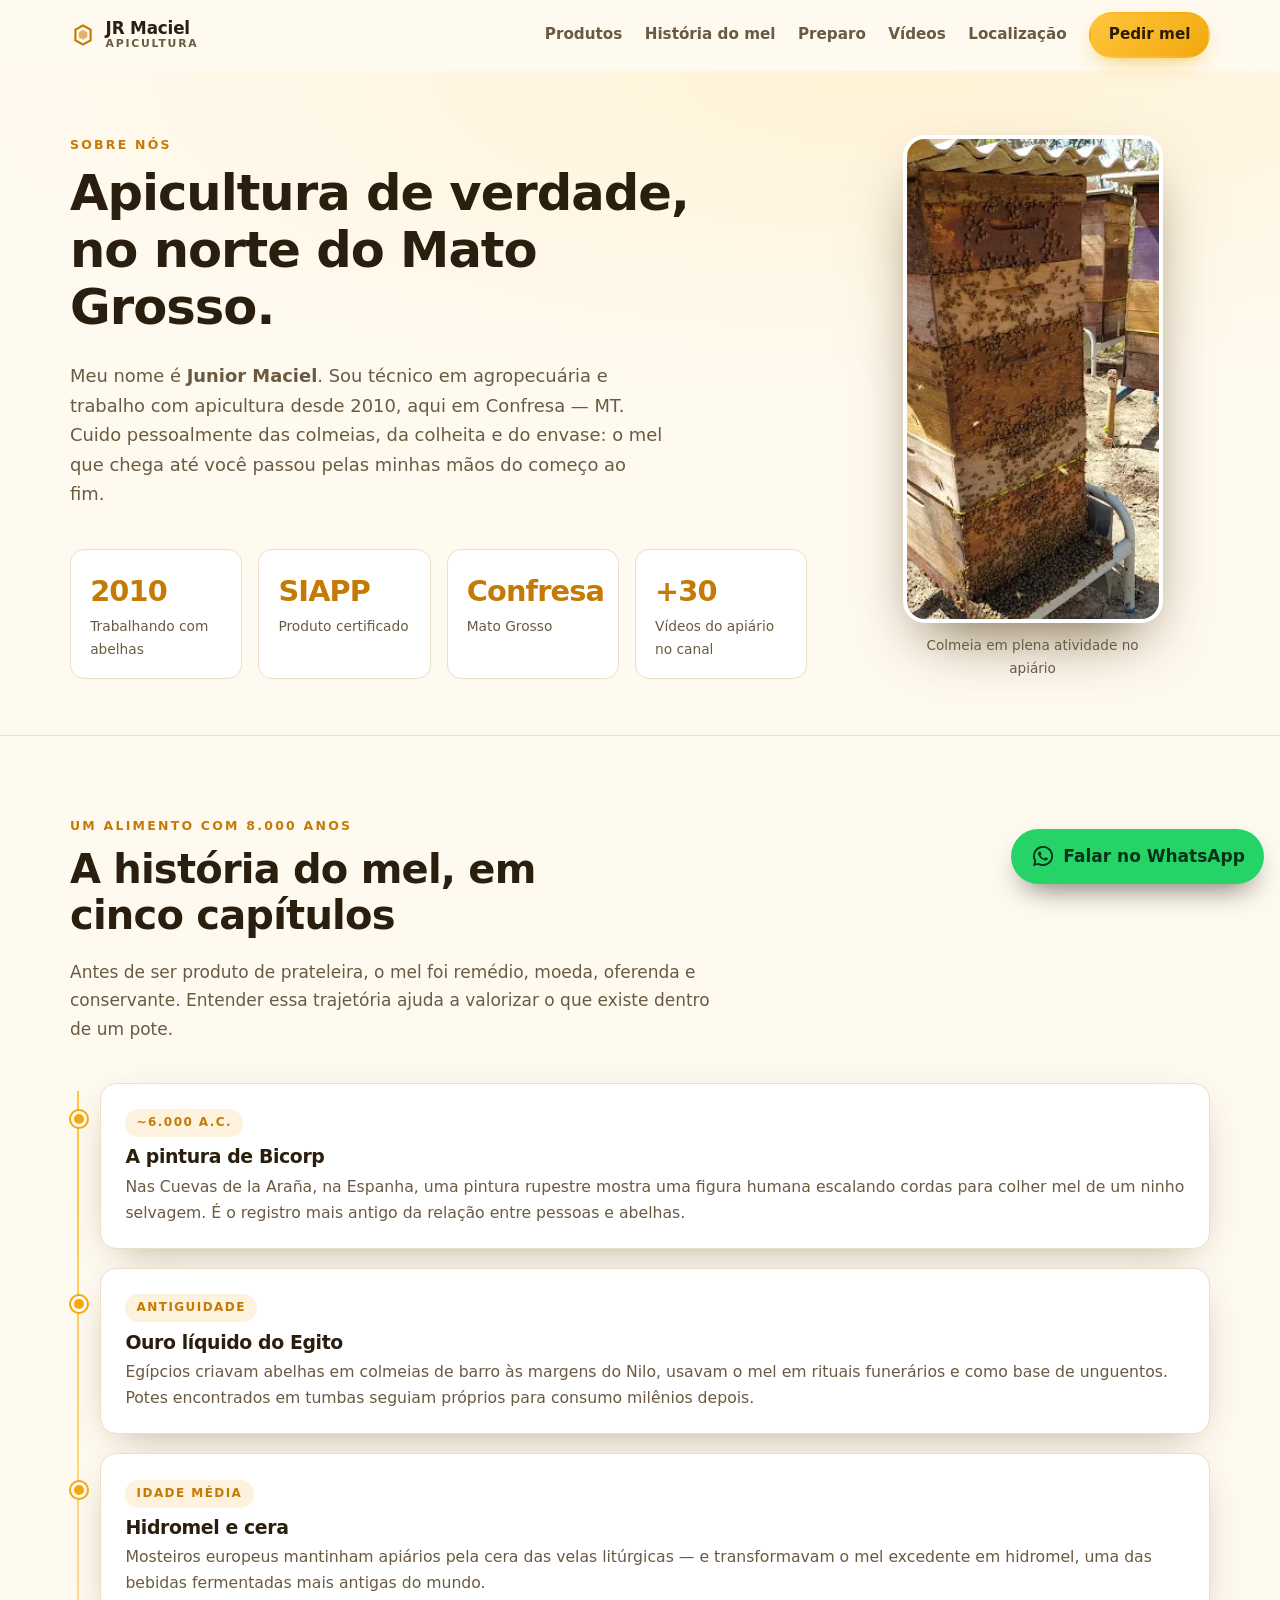
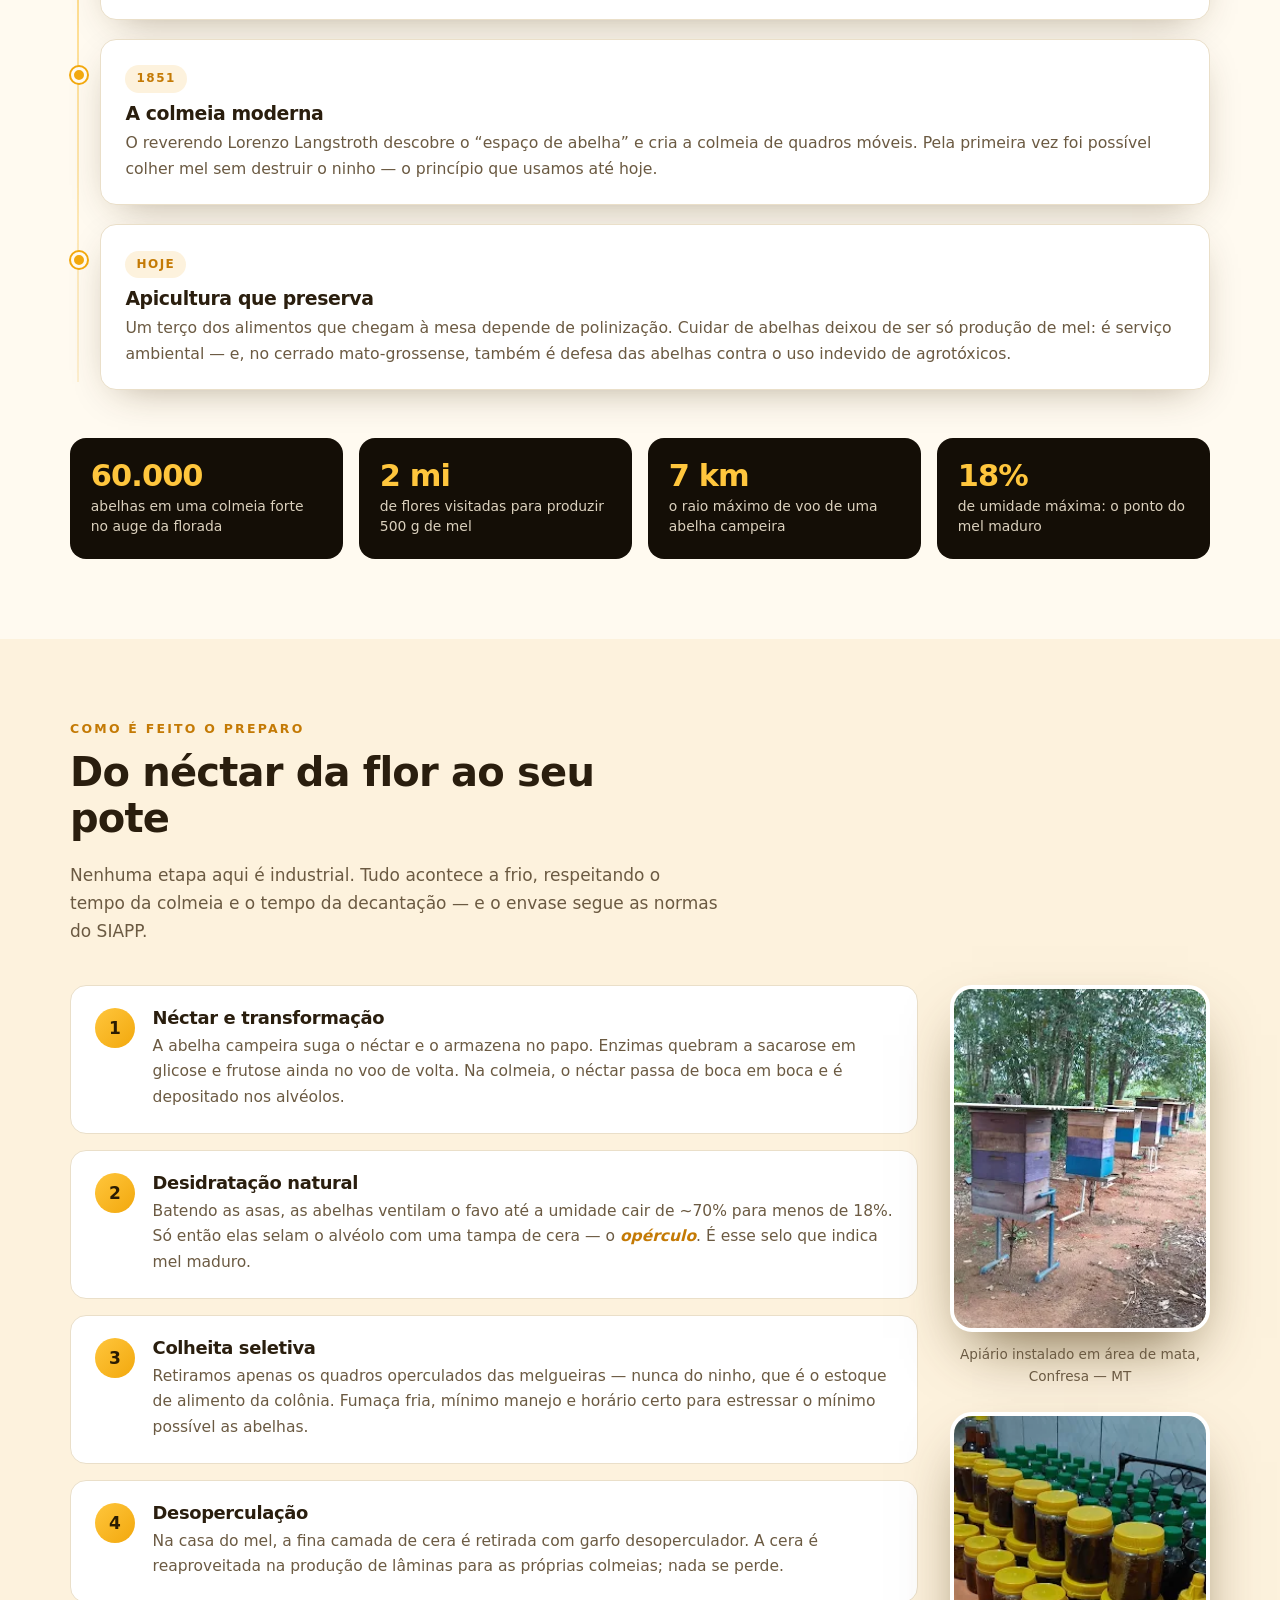
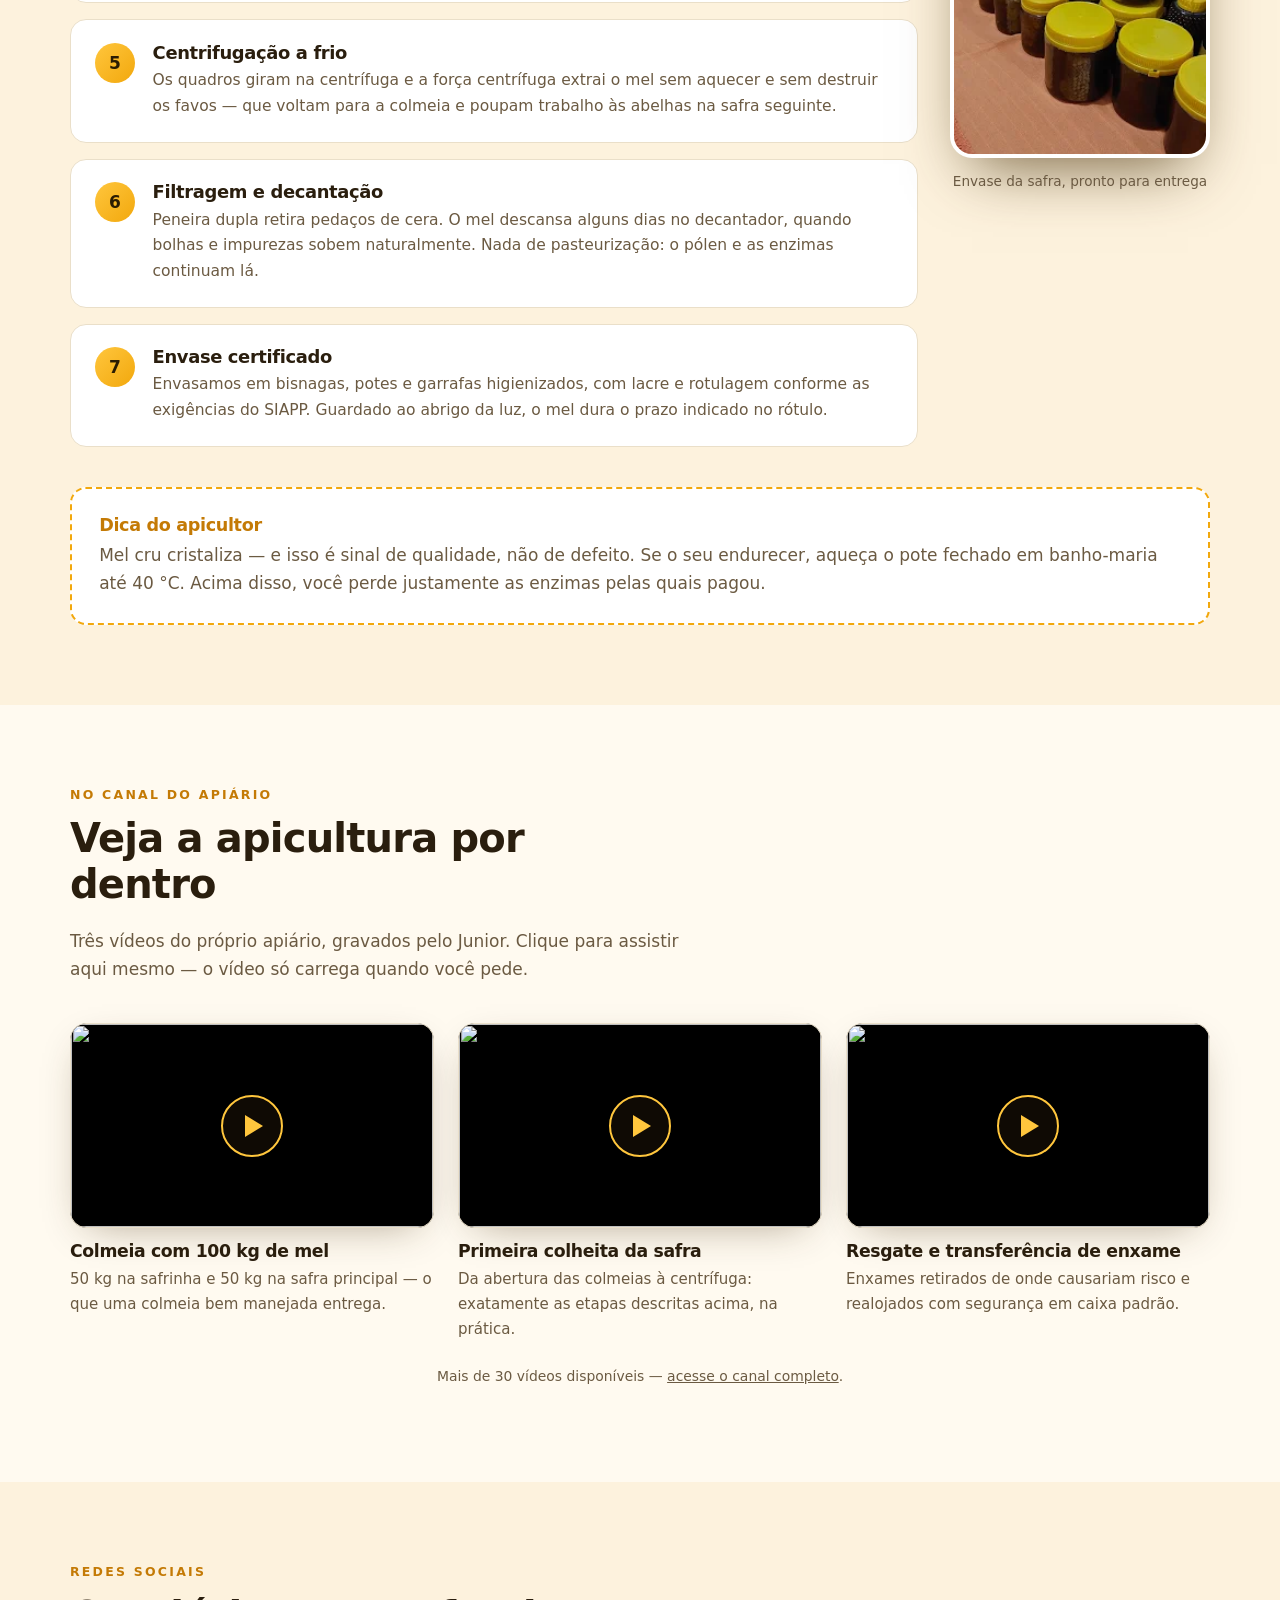
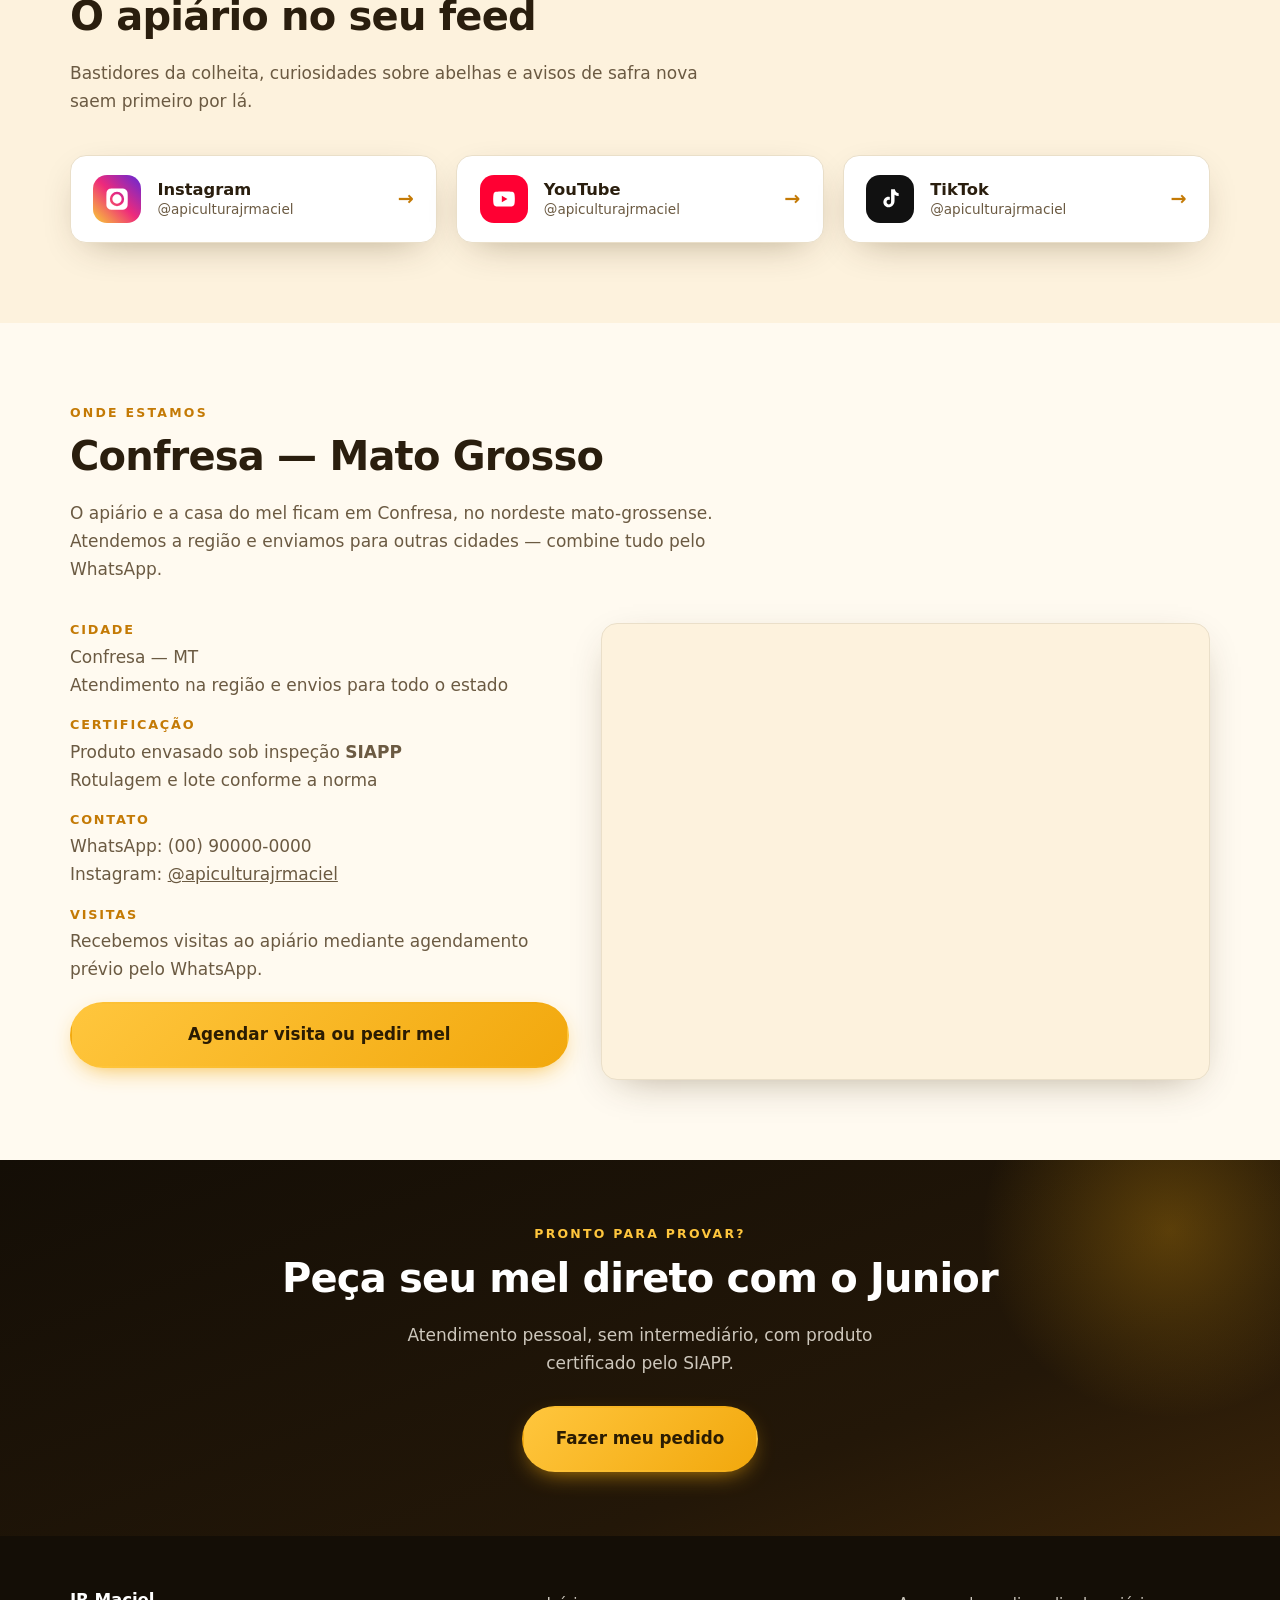
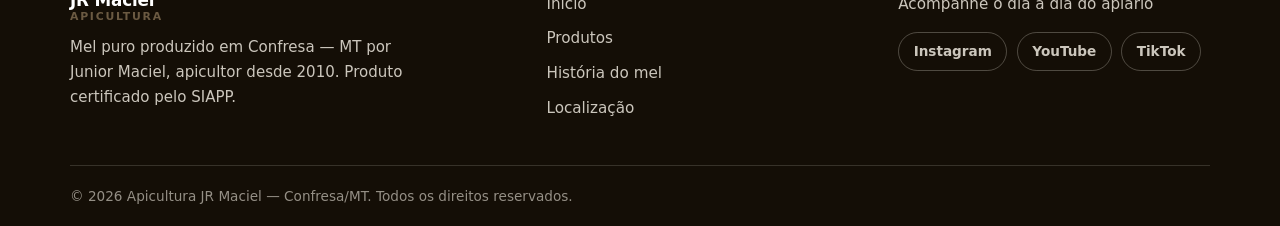
==== sobre.html @ 538397fc "Site da Apicultura JR Maciel: landing page e página institucional Landing page de conversão com prod" ====
<!DOCTYPE html>
<html lang="pt-BR">
<head>
<meta charset="utf-8">
<meta name="viewport" content="width=device-width, initial-scale=1">
<title>Sobre o Apiário, História do Mel e Localização | Apicultura JR Maciel</title>
<meta name="description" content="Conheça Junior Maciel, apicultor em Confresa-MT desde 2010, a história milenar do mel, como o mel é preparado do favo ao pote, vídeos do apiário e onde nos encontrar.">
<meta name="theme-color" content="#140e06">
<link rel="canonical" href="https://jrmaciel.vercel.app/sobre.html">
<meta property="og:type" content="article">
<meta property="og:title" content="Sobre o Apiário e a História do Mel | Apicultura JR Maciel">
<meta property="og:description" content="A história do mel, nosso processo de produção em Confresa-MT, vídeos do apiário e como nos encontrar.">
<meta property="og:url" content="https://jrmaciel.vercel.app/sobre.html">
<meta property="og:image" content="https://jrmaciel.vercel.app/img/apiario-colmeias.webp">
<meta property="og:locale" content="pt_BR">
<link rel="icon" href="/favicon.svg" type="image/svg+xml">
<link rel="preconnect" href="https://i.ytimg.com">
<link rel="stylesheet" href="/styles.css">
</head>
<body>
<a class="skip" href="#conteudo">Pular para o conteúdo</a>

<header class="nav" id="nav">
  <div class="wrap nav__in">
    <a class="brand" href="/" aria-label="Apicultura JR Maciel — página inicial">
      <span class="brand__mark" aria-hidden="true">
        <svg viewBox="0 0 24 24" width="26" height="26"><path d="M12 2 4 6.5v11L12 22l8-4.5v-11L12 2Zm0 2.3 6 3.4v8.6l-6 3.4-6-3.4V7.7l6-3.4Z" fill="currentColor"/><path d="M12 7.2 8 9.5v4.6l4 2.3 4-2.3V9.5l-4-2.3Z" fill="currentColor" opacity=".55"/></svg>
      </span>
      <span class="brand__txt">JR Maciel<small>Apicultura</small></span>
    </a>
    <nav class="nav__links" id="navLinks" aria-label="Principal">
      <a href="/#produtos">Produtos</a>
      <a href="#historia">História do mel</a>
      <a href="#processo">Preparo</a>
      <a href="#videos">Vídeos</a>
      <a href="#localizacao">Localização</a>
      <a class="btn btn--sm btn--primary nav__cta" href="/#pedido">Pedir mel</a>
    </nav>
    <button class="nav__burger" id="burger" aria-expanded="false" aria-controls="navLinks" aria-label="Abrir menu">
      <span></span><span></span><span></span>
    </button>
  </div>
</header>

<main id="conteudo">

  <section class="pagehero">
    <div class="wrap pagehero__in">
      <div>
        <p class="kicker">Sobre nós</p>
        <h1>Apicultura de verdade, no norte do Mato Grosso.</h1>
        <p class="lead">Meu nome é <strong>Junior Maciel</strong>. Sou técnico em agropecuária e trabalho com apicultura desde 2010, aqui em Confresa — MT. Cuido pessoalmente das colmeias, da colheita e do envase: o mel que chega até você passou pelas minhas mãos do começo ao fim.</p>
        <div class="stats">
          <div><strong>2010</strong><span>Trabalhando com abelhas</span></div>
          <div><strong>SIAPP</strong><span>Produto certificado</span></div>
          <div><strong>Confresa</strong><span>Mato Grosso</span></div>
          <div><strong>+30</strong><span>Vídeos do apiário no canal</span></div>
        </div>
      </div>
      <figure class="foto foto--retrato">
        <img src="/img/colmeia-abelhas.webp" alt="Colmeia coberta de abelhas no apiário da JR Maciel, em Confresa - MT" width="229" height="509" loading="eager" decoding="async">
        <figcaption>Colmeia em plena atividade no apiário</figcaption>
      </figure>
    </div>
  </section>

  <!-- HISTÓRIA DO MEL -->
  <section class="sec" id="historia">
    <div class="wrap">
      <p class="kicker">Um alimento com 8.000 anos</p>
      <h2 class="h2">A história do mel, em cinco capítulos</h2>
      <p class="sec__sub">Antes de ser produto de prateleira, o mel foi remédio, moeda, oferenda e conservante. Entender essa trajetória ajuda a valorizar o que existe dentro de um pote.</p>

      <div class="tl">
        <article class="tl__item reveal">
          <span class="tl__ano">~6.000 a.C.</span>
          <h3>A pintura de Bicorp</h3>
          <p>Nas Cuevas de la Araña, na Espanha, uma pintura rupestre mostra uma figura humana escalando cordas para colher mel de um ninho selvagem. É o registro mais antigo da relação entre pessoas e abelhas.</p>
        </article>
        <article class="tl__item reveal">
          <span class="tl__ano">Antiguidade</span>
          <h3>Ouro líquido do Egito</h3>
          <p>Egípcios criavam abelhas em colmeias de barro às margens do Nilo, usavam o mel em rituais funerários e como base de unguentos. Potes encontrados em tumbas seguiam próprios para consumo milênios depois.</p>
        </article>
        <article class="tl__item reveal">
          <span class="tl__ano">Idade Média</span>
          <h3>Hidromel e cera</h3>
          <p>Mosteiros europeus mantinham apiários pela cera das velas litúrgicas — e transformavam o mel excedente em hidromel, uma das bebidas fermentadas mais antigas do mundo.</p>
        </article>
        <article class="tl__item reveal">
          <span class="tl__ano">1851</span>
          <h3>A colmeia moderna</h3>
          <p>O reverendo Lorenzo Langstroth descobre o “espaço de abelha” e cria a colmeia de quadros móveis. Pela primeira vez foi possível colher mel sem destruir o ninho — o princípio que usamos até hoje.</p>
        </article>
        <article class="tl__item reveal">
          <span class="tl__ano">Hoje</span>
          <h3>Apicultura que preserva</h3>
          <p>Um terço dos alimentos que chegam à mesa depende de polinização. Cuidar de abelhas deixou de ser só produção de mel: é serviço ambiental — e, no cerrado mato-grossense, também é defesa das abelhas contra o uso indevido de agrotóxicos.</p>
        </article>
      </div>

      <div class="fatos">
        <div class="fato reveal"><strong>60.000</strong><span>abelhas em uma colmeia forte no auge da florada</span></div>
        <div class="fato reveal"><strong>2 mi</strong><span>de flores visitadas para produzir 500 g de mel</span></div>
        <div class="fato reveal"><strong>7 km</strong><span>o raio máximo de voo de uma abelha campeira</span></div>
        <div class="fato reveal"><strong>18%</strong><span>de umidade máxima: o ponto do mel maduro</span></div>
      </div>
    </div>
  </section>

  <!-- PREPARO -->
  <section class="sec sec--alt" id="processo">
    <div class="wrap">
      <p class="kicker">Como é feito o preparo</p>
      <h2 class="h2">Do néctar da flor ao seu pote</h2>
      <p class="sec__sub">Nenhuma etapa aqui é industrial. Tudo acontece a frio, respeitando o tempo da colmeia e o tempo da decantação — e o envase segue as normas do SIAPP.</p>

      <div class="preparo__wrap">
        <ol class="preparo">
          <li class="reveal"><span class="preparo__n">1</span>
            <div><h3>Néctar e transformação</h3>
            <p>A abelha campeira suga o néctar e o armazena no papo. Enzimas quebram a sacarose em glicose e frutose ainda no voo de volta. Na colmeia, o néctar passa de boca em boca e é depositado nos alvéolos.</p></div>
          </li>
          <li class="reveal"><span class="preparo__n">2</span>
            <div><h3>Desidratação natural</h3>
            <p>Batendo as asas, as abelhas ventilam o favo até a umidade cair de ~70% para menos de 18%. Só então elas selam o alvéolo com uma tampa de cera — o <em>opérculo</em>. É esse selo que indica mel maduro.</p></div>
          </li>
          <li class="reveal"><span class="preparo__n">3</span>
            <div><h3>Colheita seletiva</h3>
            <p>Retiramos apenas os quadros operculados das melgueiras — nunca do ninho, que é o estoque de alimento da colônia. Fumaça fria, mínimo manejo e horário certo para estressar o mínimo possível as abelhas.</p></div>
          </li>
          <li class="reveal"><span class="preparo__n">4</span>
            <div><h3>Desoperculação</h3>
            <p>Na casa do mel, a fina camada de cera é retirada com garfo desoperculador. A cera é reaproveitada na produção de lâminas para as próprias colmeias; nada se perde.</p></div>
          </li>
          <li class="reveal"><span class="preparo__n">5</span>
            <div><h3>Centrifugação a frio</h3>
            <p>Os quadros giram na centrífuga e a força centrífuga extrai o mel sem aquecer e sem destruir os favos — que voltam para a colmeia e poupam trabalho às abelhas na safra seguinte.</p></div>
          </li>
          <li class="reveal"><span class="preparo__n">6</span>
            <div><h3>Filtragem e decantação</h3>
            <p>Peneira dupla retira pedaços de cera. O mel descansa alguns dias no decantador, quando bolhas e impurezas sobem naturalmente. Nada de pasteurização: o pólen e as enzimas continuam lá.</p></div>
          </li>
          <li class="reveal"><span class="preparo__n">7</span>
            <div><h3>Envase certificado</h3>
            <p>Envasamos em bisnagas, potes e garrafas higienizados, com lacre e rotulagem conforme as exigências do SIAPP. Guardado ao abrigo da luz, o mel dura o prazo indicado no rótulo.</p></div>
          </li>
        </ol>
        <aside class="preparo__fotos">
          <figure class="foto">
            <img src="/img/apiario-colmeias.webp" alt="Fila de colmeias coloridas instaladas sob árvores no apiário em Confresa - MT" width="247" height="509" loading="lazy">
            <figcaption>Apiário instalado em área de mata, Confresa — MT</figcaption>
          </figure>
          <figure class="foto">
            <img src="/img/potes-mel.webp" alt="Potes de vidro com mel e tampas amarelas, prontos para venda" width="229" height="509" loading="lazy">
            <figcaption>Envase da safra, pronto para entrega</figcaption>
          </figure>
        </aside>
      </div>

      <div class="dica reveal">
        <h3>Dica do apicultor</h3>
        <p>Mel cru cristaliza — e isso é sinal de qualidade, não de defeito. Se o seu endurecer, aqueça o pote fechado em banho-maria até 40 °C. Acima disso, você perde justamente as enzimas pelas quais pagou.</p>
      </div>
    </div>
  </section>

  <!-- VÍDEOS -->
  <section class="sec" id="videos">
    <div class="wrap">
      <p class="kicker">No canal do apiário</p>
      <h2 class="h2">Veja a apicultura por dentro</h2>
      <p class="sec__sub">Três vídeos do próprio apiário, gravados pelo Junior. Clique para assistir aqui mesmo — o vídeo só carrega quando você pede.</p>

      <div class="grid grid--3">
        <article class="videocard reveal">
          <div class="video" data-yt="DfEKq971grg" data-titulo="Colmeia que produziu 100 kg de mel em 2023" role="button" tabindex="0" aria-label="Assistir: colmeia que produziu 100 kg de mel em 2023">
            <img src="https://i.ytimg.com/vi/DfEKq971grg/hqdefault.jpg" alt="" width="480" height="360" loading="lazy">
            <span class="video__play" aria-hidden="true"></span>
          </div>
          <h3>Colmeia com 100 kg de mel</h3>
          <p>50 kg na safrinha e 50 kg na safra principal — o que uma colmeia bem manejada entrega.</p>
        </article>
        <article class="videocard reveal">
          <div class="video" data-yt="_n6AvuRK6R0" data-titulo="Primeira colheita de mel da safra" role="button" tabindex="0" aria-label="Assistir: primeira colheita de mel da safra">
            <img src="https://i.ytimg.com/vi/_n6AvuRK6R0/hqdefault.jpg" alt="" width="480" height="360" loading="lazy">
            <span class="video__play" aria-hidden="true"></span>
          </div>
          <h3>Primeira colheita da safra</h3>
          <p>Da abertura das colmeias à centrífuga: exatamente as etapas descritas acima, na prática.</p>
        </article>
        <article class="videocard reveal">
          <div class="video" data-yt="fpCr0dLYXk0" data-titulo="Como transferir colmeias da natureza para caixa padrão" role="button" tabindex="0" aria-label="Assistir: como transferir colmeias da natureza para caixa padrão">
            <img src="https://i.ytimg.com/vi/fpCr0dLYXk0/hqdefault.jpg" alt="" width="480" height="360" loading="lazy">
            <span class="video__play" aria-hidden="true"></span>
          </div>
          <h3>Resgate e transferência de enxame</h3>
          <p>Enxames retirados de onde causariam risco e realojados com segurança em caixa padrão.</p>
        </article>
      </div>
      <p class="videos__nota">Mais de 30 vídeos disponíveis — <a href="https://www.youtube.com/@apiculturajrmaciel" target="_blank" rel="noopener">acesse o canal completo</a>.</p>
    </div>
  </section>

  <!-- REDES SOCIAIS -->
  <section class="sec sec--alt" id="redes">
    <div class="wrap">
      <p class="kicker">Redes sociais</p>
      <h2 class="h2">O apiário no seu feed</h2>
      <p class="sec__sub">Bastidores da colheita, curiosidades sobre abelhas e avisos de safra nova saem primeiro por lá.</p>
      <div class="redes">
        <a class="rede rede--ig" href="https://www.instagram.com/apiculturajrmaciel/" target="_blank" rel="noopener">
          <span class="rede__ico" aria-hidden="true">
            <svg viewBox="0 0 24 24" width="26" height="26"><path fill="currentColor" d="M12 2.2c3.2 0 3.6 0 4.9.07 1.2.05 1.8.25 2.2.42.6.22 1 .48 1.4.9.4.4.7.8.9 1.4.2.4.4 1 .4 2.2.1 1.3.1 1.7.1 4.9s0 3.6-.1 4.9c0 1.2-.2 1.8-.4 2.2-.2.6-.5 1-.9 1.4-.4.4-.8.7-1.4.9-.4.2-1 .4-2.2.4-1.3.1-1.7.1-4.9.1s-3.6 0-4.9-.1c-1.2 0-1.8-.2-2.2-.4-.6-.2-1-.5-1.4-.9-.4-.4-.7-.8-.9-1.4-.2-.4-.4-1-.4-2.2C2.2 15.6 2.2 15.2 2.2 12s0-3.6.1-4.9c0-1.2.2-1.8.4-2.2.2-.6.5-1 .9-1.4.4-.4.8-.7 1.4-.9.4-.2 1-.4 2.2-.4C8.4 2.2 8.8 2.2 12 2.2Zm0 3.2A6.6 6.6 0 1 0 18.6 12 6.6 6.6 0 0 0 12 5.4Zm0 10.9A4.3 4.3 0 1 1 16.3 12 4.3 4.3 0 0 1 12 16.3Zm6.9-11.1a1.55 1.55 0 1 1-1.55-1.55A1.55 1.55 0 0 1 18.9 5.2Z"/></svg>
          </span>
          <span class="rede__txt"><b>Instagram</b><small>@apiculturajrmaciel</small></span>
          <span class="rede__arrow" aria-hidden="true">→</span>
        </a>
        <a class="rede rede--yt" href="https://www.youtube.com/@apiculturajrmaciel" target="_blank" rel="noopener">
          <span class="rede__ico" aria-hidden="true">
            <svg viewBox="0 0 24 24" width="26" height="26"><path fill="currentColor" d="M21.6 7.2a2.5 2.5 0 0 0-1.8-1.8C18.2 5 12 5 12 5s-6.2 0-7.8.4A2.5 2.5 0 0 0 2.4 7.2 26 26 0 0 0 2 12a26 26 0 0 0 .4 4.8 2.5 2.5 0 0 0 1.8 1.8C5.8 19 12 19 12 19s6.2 0 7.8-.4a2.5 2.5 0 0 0 1.8-1.8A26 26 0 0 0 22 12a26 26 0 0 0-.4-4.8ZM10 15V9l5.2 3Z"/></svg>
          </span>
          <span class="rede__txt"><b>YouTube</b><small>@apiculturajrmaciel</small></span>
          <span class="rede__arrow" aria-hidden="true">→</span>
        </a>
        <a class="rede rede--tt" href="https://www.tiktok.com/@apiculturajrmaciel" target="_blank" rel="noopener">
          <span class="rede__ico" aria-hidden="true">
            <svg viewBox="0 0 24 24" width="26" height="26"><path fill="currentColor" d="M16.5 3c.3 2.1 1.5 3.4 3.5 3.6v2.6c-1.3.1-2.5-.3-3.8-1.1v5.6c0 4.4-3.6 6.7-6.8 5.8-3.4-1-4.7-5.3-2.3-8 1.2-1.4 3.1-1.9 4.7-1.4v2.8c-1.9-.6-3.3.8-2.9 2.4.3 1.4 2 2.2 3.2 1.3.6-.4.9-1.1.9-1.9V3h3.5Z"/></svg>
          </span>
          <span class="rede__txt"><b>TikTok</b><small>@apiculturajrmaciel</small></span>
          <span class="rede__arrow" aria-hidden="true">→</span>
        </a>
      </div>
    </div>
  </section>

  <!-- LOCALIZAÇÃO -->
  <section class="sec" id="localizacao">
    <div class="wrap">
      <p class="kicker">Onde estamos</p>
      <h2 class="h2">Confresa — Mato Grosso</h2>
      <p class="sec__sub">O apiário e a casa do mel ficam em Confresa, no nordeste mato-grossense. Atendemos a região e enviamos para outras cidades — combine tudo pelo WhatsApp.</p>

      <div class="local">
        <div class="local__info">
          <div class="info">
            <h3>Cidade</h3>
            <p>Confresa — MT<br>Atendimento na região e envios para todo o estado</p>
          </div>
          <div class="info">
            <h3>Certificação</h3>
            <p>Produto envasado sob inspeção <strong>SIAPP</strong><br>Rotulagem e lote conforme a norma</p>
          </div>
          <div class="info">
            <h3>Contato</h3>
            <p>WhatsApp: (00) 90000-0000<br>Instagram: <a href="https://www.instagram.com/apiculturajrmaciel/" target="_blank" rel="noopener">@apiculturajrmaciel</a></p>
          </div>
          <div class="info">
            <h3>Visitas</h3>
            <p>Recebemos visitas ao apiário mediante agendamento prévio pelo WhatsApp.</p>
          </div>
          <a class="btn btn--primary btn--lg" href="/#pedido">Agendar visita ou pedir mel</a>
        </div>
        <div class="local__mapa">
          <iframe
            title="Mapa da localização da Apicultura JR Maciel em Confresa - MT"
            src="https://www.google.com/maps?q=Apicultura+JR+Maciel,+Confresa+-+MT&output=embed"
            width="600" height="450" loading="lazy" referrerpolicy="no-referrer-when-downgrade"
            style="border:0"></iframe>
        </div>
      </div>
    </div>
  </section>

  <section class="sec cta cta--slim">
    <div class="wrap center">
      <p class="kicker kicker--light">Pronto para provar?</p>
      <h2 class="h2 h2--light" style="max-width:100%;margin-inline:auto">Peça seu mel direto com o Junior</h2>
      <p class="cta__sub" style="margin-inline:auto">Atendimento pessoal, sem intermediário, com produto certificado pelo SIAPP.</p>
      <a class="btn btn--primary btn--lg" href="/#pedido">Fazer meu pedido</a>
    </div>
  </section>

</main>

<footer class="foot">
  <div class="wrap foot__in">
    <div>
      <span class="brand brand--foot"><span class="brand__txt">JR Maciel<small>Apicultura</small></span></span>
      <p class="foot__p">Mel puro produzido em Confresa — MT por Junior Maciel, apicultor desde 2010. Produto certificado pelo SIAPP.</p>
    </div>
    <nav class="foot__nav" aria-label="Rodapé">
      <a href="/">Início</a>
      <a href="/#produtos">Produtos</a>
      <a href="#historia">História do mel</a>
      <a href="#localizacao">Localização</a>
    </nav>
    <div class="foot__social">
      <p>Acompanhe o dia a dia do apiário</p>
      <div class="social">
        <a href="https://www.instagram.com/apiculturajrmaciel/" target="_blank" rel="noopener">Instagram</a>
        <a href="https://www.youtube.com/@apiculturajrmaciel" target="_blank" rel="noopener">YouTube</a>
        <a href="https://www.tiktok.com/@apiculturajrmaciel" target="_blank" rel="noopener">TikTok</a>
      </div>
    </div>
  </div>
  <div class="wrap foot__bar"><p>&copy; <span id="ano">2026</span> Apicultura JR Maciel — Confresa/MT. Todos os direitos reservados.</p></div>
</footer>

<a class="wpp" href="https://wa.me/" data-wpp target="_blank" rel="noopener" aria-label="Falar no WhatsApp">
  <svg viewBox="0 0 24 24" width="24" height="24" aria-hidden="true"><path fill="currentColor" d="M12 2a10 10 0 0 0-8.6 15.05L2 22l5.1-1.33A10 10 0 1 0 12 2Zm0 18.2a8.2 8.2 0 0 1-4.18-1.14l-.3-.18-3.03.79.81-2.95-.2-.31A8.2 8.2 0 1 1 12 20.2Zm4.5-6.14c-.25-.13-1.46-.72-1.69-.8-.22-.08-.39-.13-.55.12-.16.25-.63.8-.77.96-.14.17-.28.19-.53.06-.25-.12-1.04-.38-1.98-1.22-.73-.65-1.23-1.46-1.37-1.7-.14-.25-.02-.38.11-.5.11-.11.25-.29.37-.43.12-.15.16-.25.25-.42.08-.17.04-.31-.02-.44-.06-.12-.55-1.34-.76-1.83-.2-.48-.4-.41-.55-.42h-.47c-.16 0-.42.06-.64.31-.22.25-.84.82-.84 2s.86 2.32.98 2.48c.12.17 1.7 2.6 4.12 3.64.58.25 1.03.4 1.38.51.58.18 1.1.16 1.52.1.46-.07 1.46-.6 1.66-1.18.21-.58.21-1.07.15-1.18-.06-.1-.22-.17-.47-.29Z"/></svg>
  <span>Falar no WhatsApp</span>
</a>

<script src="/app.js" defer></script>
</body>
</html>
---- styles.css ----
/* ===== JR Maciel Apicultura — estilos ===== */
:root{
  --mel:#f2a80d;
  --mel-2:#ffc63d;
  --mel-esc:#c47a05;
  --escuro:#140e06;
  --escuro-2:#231708;
  --creme:#fffaf0;
  --creme-2:#fdf2dd;
  --texto:#2a1e0e;
  --texto-2:#6b5a42;
  --borda:#eadfc9;
  --verde:#1f7a4d;
  --max:1140px;
  --r:16px;
  --sombra:0 12px 40px -18px rgba(60,40,5,.45);
  --font:"Segoe UI",system-ui,-apple-system,Roboto,Helvetica,Arial,sans-serif;
}
*,*::before,*::after{box-sizing:border-box}
html{scroll-behavior:smooth;scroll-padding-top:78px;-webkit-text-size-adjust:100%}
body{margin:0;font-family:var(--font);color:var(--texto);background:var(--creme);line-height:1.65;font-size:17px;overflow-x:hidden}
img{max-width:100%;display:block}
a{color:inherit}
h1,h2,h3{line-height:1.15;margin:0 0 .5em;letter-spacing:-.02em}
p{margin:0 0 1em}
.wrap{width:min(100% - 2.5rem,var(--max));margin-inline:auto}
.wrap--narrow{width:min(100% - 2.5rem,760px)}
.center{text-align:center}
.skip{position:absolute;left:-9999px;background:var(--escuro);color:#fff;padding:.7rem 1rem;z-index:99}
.skip:focus{left:1rem;top:1rem}
:focus-visible{outline:3px solid var(--mel);outline-offset:3px;border-radius:6px}

/* ---- botões ---- */
.btn{--bg:var(--mel);display:inline-flex;align-items:center;justify-content:center;gap:.5rem;
  padding:.85rem 1.5rem;border-radius:999px;font-weight:700;text-decoration:none;border:2px solid transparent;
  cursor:pointer;font-size:1rem;font-family:inherit;transition:transform .15s,box-shadow .2s,background .2s}
.btn--primary{background:linear-gradient(135deg,var(--mel-2),var(--mel));color:#2b1c02;box-shadow:0 8px 24px -10px rgba(242,168,13,.9)}
.btn--primary:hover{transform:translateY(-2px);box-shadow:0 14px 30px -10px rgba(242,168,13,1)}
.btn--ghost{background:transparent;border-color:currentColor;color:var(--texto)}
.btn--ghost:hover{background:rgba(242,168,13,.12)}
.btn--lg{padding:1.05rem 2rem;font-size:1.05rem}
.btn--sm{padding:.55rem 1.1rem;font-size:.92rem}
.btn--full{width:100%}

/* ---- nav ---- */
.nav{position:sticky;top:0;z-index:50;background:rgba(255,250,240,.82);backdrop-filter:blur(12px);border-bottom:1px solid transparent;transition:border-color .2s,box-shadow .2s}
.nav.is-stuck{border-color:var(--borda);box-shadow:0 6px 24px -18px rgba(0,0,0,.5)}
.nav__in{display:flex;align-items:center;gap:1.25rem;min-height:70px}
.brand{display:flex;align-items:center;gap:.6rem;text-decoration:none;font-weight:800;margin-right:auto}
.brand__mark{color:var(--mel-esc);display:grid;place-items:center}
.brand__txt{display:flex;flex-direction:column;line-height:1;font-size:1.05rem;letter-spacing:-.01em}
.brand__txt small{font-weight:600;font-size:.68rem;letter-spacing:.16em;text-transform:uppercase;color:var(--texto-2);margin-top:3px}
.nav__links{display:flex;align-items:center;gap:1.4rem}
.nav__links a{text-decoration:none;font-weight:600;font-size:.95rem;color:var(--texto-2)}
.nav__links a:hover{color:var(--mel-esc)}
.nav__links .nav__cta{color:#2b1c02}
.nav__burger{display:none;flex-direction:column;gap:5px;background:none;border:0;padding:.5rem;cursor:pointer}
.nav__burger span{width:24px;height:2px;background:var(--texto);border-radius:2px;transition:.25s}
.nav__burger[aria-expanded="true"] span:nth-child(1){transform:translateY(7px) rotate(45deg)}
.nav__burger[aria-expanded="true"] span:nth-child(2){opacity:0}
.nav__burger[aria-expanded="true"] span:nth-child(3){transform:translateY(-7px) rotate(-45deg)}

/* ---- hero ---- */
.hero{position:relative;overflow:hidden;background:radial-gradient(120% 90% at 80% 0%,#fff3d6 0%,var(--creme) 55%)}
.hero__glow{position:absolute;inset:auto -10% -40% 40%;height:520px;background:radial-gradient(circle,rgba(242,168,13,.35),transparent 65%);filter:blur(20px);pointer-events:none}
.hero__in{display:grid;grid-template-columns:1.1fr .9fr;gap:3rem;align-items:center;padding:4.5rem 0 4rem;position:relative}
.eyebrow{display:inline-flex;align-items:center;gap:.5rem;background:#fff;border:1px solid var(--borda);
  padding:.4rem .9rem;border-radius:999px;font-size:.85rem;font-weight:600;color:var(--texto-2);box-shadow:var(--sombra)}
.dot{width:8px;height:8px;border-radius:50%;background:var(--verde);box-shadow:0 0 0 4px rgba(31,122,77,.18)}
.hero h1{font-size:clamp(2.2rem,5.2vw,3.6rem);margin-top:1.1rem}
.hero h1 em{font-style:normal;color:var(--mel-esc);position:relative;white-space:nowrap}
.hero h1 em::after{content:"";position:absolute;left:0;right:0;bottom:.06em;height:.3em;background:rgba(242,168,13,.3);border-radius:4px;z-index:-1}
.lead{font-size:1.12rem;color:var(--texto-2);max-width:52ch}
.hero__cta{display:flex;flex-wrap:wrap;gap:.9rem;margin:1.8rem 0 2rem}
.hero__trust{list-style:none;display:flex;flex-wrap:wrap;gap:1.75rem;padding:0;margin:0;border-top:1px solid var(--borda);padding-top:1.4rem}
.hero__trust li{font-size:.92rem;color:var(--texto-2);display:flex;flex-direction:column}
.hero__trust strong{font-size:1.35rem;color:var(--texto);letter-spacing:-.02em;line-height:1.2}

/* foto real do produto no hero */
.hero__art{position:relative;display:grid;place-items:center;min-height:380px}
.foto{margin:0;position:relative;border-radius:22px;overflow:visible}
.foto img{border-radius:22px;box-shadow:0 28px 60px -22px rgba(70,45,5,.75);border:4px solid #fff;
  width:100%;height:auto;object-fit:cover;background:var(--creme-2)}
.foto figcaption{font-size:.85rem;color:var(--texto-2);text-align:center;margin-top:.7rem}
.foto--hero{width:min(300px,78vw);animation:flutua 7s ease-in-out infinite}
.foto--hero img{aspect-ratio:247/420;object-position:center 40%}
@keyframes flutua{0%,100%{transform:translateY(0)}50%{transform:translateY(-12px)}}
.selo{position:absolute;left:-1.6rem;bottom:1.4rem;display:flex;align-items:center;gap:.6rem;
  background:#fff;border-radius:14px;padding:.7rem .95rem;box-shadow:0 16px 34px -14px rgba(0,0,0,.55);
  border:1px solid var(--borda);text-align:left;margin:0}
.selo__ico{width:34px;height:34px;border-radius:10px;display:grid;place-items:center;flex:0 0 auto;
  background:linear-gradient(135deg,var(--mel-2),var(--mel));color:#2b1c02}
.selo span:last-child{display:flex;flex-direction:column;line-height:1.25}
.selo b{font-size:.9rem}
.selo small{font-size:.72rem;color:var(--texto-2)}
.comb{position:absolute;width:120px;height:120px;opacity:.45;pointer-events:none;
  background:
    radial-gradient(circle at 50% 50%,transparent 0 14px,var(--mel) 14px 16px,transparent 17px) 0 0/34px 34px,
    radial-gradient(circle at 50% 50%,transparent 0 14px,var(--mel) 14px 16px,transparent 17px) 17px 17px/34px 34px;
  animation:gira 26s linear infinite}
.comb--a{top:2%;right:-2%}
.comb--b{bottom:2%;left:-2%;width:90px;height:90px;opacity:.3;animation-direction:reverse}
@keyframes gira{to{transform:rotate(360deg)}}

.ticker{background:var(--escuro);color:var(--creme-2);overflow:hidden;padding:.75rem 0;position:relative}
.ticker__in{display:flex;gap:3rem;white-space:nowrap;width:max-content;animation:desliza 26s linear infinite;font-size:.85rem;letter-spacing:.14em;text-transform:uppercase;font-weight:600}
.ticker__in span{display:flex;align-items:center;gap:3rem}
.ticker__in span::after{content:"✦";color:var(--mel)}
@keyframes desliza{to{transform:translateX(-50%)}}

/* ---- seções ---- */
.sec{padding:5rem 0}
.sec--alt{background:var(--creme-2)}
.kicker{text-transform:uppercase;letter-spacing:.18em;font-size:.78rem;font-weight:800;color:var(--mel-esc);margin:0 0 .6rem}
.kicker--light{color:var(--mel-2)}
.h2{font-size:clamp(1.7rem,3.6vw,2.5rem);max-width:20ch}
.h2--light{color:#fff}
.sec__sub{color:var(--texto-2);max-width:60ch;margin-bottom:2.5rem}
.grid{display:grid;gap:1.5rem}
.grid--3{grid-template-columns:repeat(auto-fit,minmax(270px,1fr))}

.card{background:#fff;border:1px solid var(--borda);border-radius:var(--r);padding:1.9rem 1.6rem;box-shadow:var(--sombra);transition:transform .2s}
.card:hover{transform:translateY(-4px)}
.card__ico{font-size:1.8rem;display:grid;place-items:center;width:52px;height:52px;border-radius:14px;background:var(--creme-2);margin-bottom:1rem}
.card h3{font-size:1.2rem}
.card p{margin:0;color:var(--texto-2);font-size:.98rem}

/* produtos */
.prod{background:#fff;border:1px solid var(--borda);border-radius:var(--r);overflow:hidden;box-shadow:var(--sombra);
  display:flex;flex-direction:column;position:relative;transition:transform .2s}
.prod:hover{transform:translateY(-5px)}
.prod--hot{border-color:var(--mel);box-shadow:0 18px 45px -20px rgba(242,168,13,.9)}
.prod__tag{position:absolute;top:1rem;right:1rem;z-index:2;background:var(--escuro);color:var(--mel-2);
  font-size:.72rem;font-weight:800;letter-spacing:.12em;text-transform:uppercase;padding:.35rem .8rem;border-radius:999px}
.prod__img{height:220px;position:relative;overflow:hidden;background:var(--creme-2)}
.prod__img img{width:100%;height:100%;object-fit:cover;object-position:center 45%;transition:transform .4s}
.prod:hover .prod__img img{transform:scale(1.06)}
.prod__body{padding:1.5rem;display:flex;flex-direction:column;flex:1}
.prod__body h3{font-size:1.22rem}
.prod__body>p{color:var(--texto-2);font-size:.96rem}
.prod__price{margin-top:auto;display:flex;align-items:baseline;gap:.35rem;font-weight:800;font-size:1.6rem;letter-spacing:-.02em}
.prod__price small{font-size:.85rem;font-weight:600;color:var(--texto-2)}
.prod__price s{opacity:.6}

/* passos */
.steps{list-style:none;padding:0;margin:0;display:grid;gap:1.5rem;grid-template-columns:repeat(auto-fit,minmax(230px,1fr));counter-reset:s}
.steps li{background:#fff;border:1px solid var(--borda);border-radius:var(--r);padding:1.8rem 1.5rem;position:relative;overflow:hidden}
.steps li::before{content:"";position:absolute;left:0;top:0;bottom:0;width:4px;background:linear-gradient(180deg,var(--mel-2),var(--mel-esc))}
.steps__n{font-size:2.4rem;font-weight:800;color:rgba(242,168,13,.35);line-height:1;display:block;margin-bottom:.4rem}
.steps h3{font-size:1.12rem;margin-bottom:.35rem}
.steps p{margin:0;color:var(--texto-2);font-size:.95rem}
.steps+.center{margin-top:2.5rem}

/* depoimentos */
.quote{background:#fff;border:1px solid var(--borda);border-radius:var(--r);padding:1.8rem 1.6rem;margin:0;box-shadow:var(--sombra);display:flex;flex-direction:column}
.quote p{font-size:1.02rem}
.quote footer{display:flex;flex-direction:column;margin-top:auto;font-size:.9rem}
.quote footer b{font-size:.98rem}
.quote footer span{color:var(--texto-2)}
.stars{color:var(--mel);letter-spacing:.15em;margin-bottom:.6rem;font-size:1rem}

/* CTA + form */
.cta{background:linear-gradient(160deg,var(--escuro),var(--escuro-2) 70%,#3a2409);color:var(--creme-2);position:relative;overflow:hidden}
.cta::before{content:"";position:absolute;top:-120px;right:-80px;width:380px;height:380px;border-radius:50%;
  background:radial-gradient(circle,rgba(242,168,13,.28),transparent 70%)}
.cta__in{display:grid;grid-template-columns:1fr 1fr;gap:3.5rem;align-items:center;position:relative}
.cta__sub{color:rgba(255,250,240,.78);max-width:46ch}
.cta__list{list-style:none;padding:0;margin:1.5rem 0 0;display:grid;gap:.7rem}
.cta__list li{display:flex;gap:.65rem;align-items:flex-start;font-size:.98rem;color:rgba(255,250,240,.9)}
.cta__list li::before{content:"✓";color:var(--mel-2);font-weight:800}
.form{background:var(--creme);border-radius:20px;padding:2rem;box-shadow:0 30px 60px -25px rgba(0,0,0,.6);color:var(--texto)}
.field{margin-bottom:1.05rem;display:flex;flex-direction:column}
.field label{font-weight:700;font-size:.9rem;margin-bottom:.4rem}
.opt{font-weight:500;color:var(--texto-2)}
.field input,.field select,.field textarea{font:inherit;font-size:1rem;padding:.8rem .95rem;border:1.5px solid var(--borda);
  border-radius:12px;background:#fff;color:var(--texto);width:100%}
.field textarea{resize:vertical}
.field input:focus,.field select:focus,.field textarea:focus{border-color:var(--mel);outline:none;box-shadow:0 0 0 4px rgba(242,168,13,.18)}
.field input[aria-invalid="true"]{border-color:#c0392b;box-shadow:0 0 0 4px rgba(192,57,43,.12)}
.form__note{font-size:.82rem;color:var(--texto-2);text-align:center;margin:.9rem 0 0}
.form__ok{margin:.9rem 0 0;font-size:.92rem;background:rgba(31,122,77,.12);border:1px solid rgba(31,122,77,.35);color:#14512f;padding:.8rem 1rem;border-radius:12px}

/* faq */
.faq details{background:#fff;border:1px solid var(--borda);border-radius:14px;padding:1.1rem 1.3rem;margin-bottom:.8rem}
.faq summary{cursor:pointer;font-weight:700;list-style:none;display:flex;justify-content:space-between;gap:1rem;align-items:center}
.faq summary::-webkit-details-marker{display:none}
.faq summary::after{content:"+";font-size:1.5rem;color:var(--mel-esc);line-height:1;transition:transform .2s}
.faq details[open] summary::after{transform:rotate(45deg)}
.faq details p{margin:.9rem 0 0;color:var(--texto-2);font-size:.97rem}

/* rodapé */
.foot{background:var(--escuro);color:rgba(255,250,240,.78);padding-top:3.5rem}
.foot__in{display:grid;grid-template-columns:1.4fr 1fr 1fr;gap:2.5rem;padding-bottom:2.5rem}
.brand--foot{color:#fff;margin:0 0 .8rem}
.foot__p{font-size:.94rem;max-width:38ch}
.foot__nav{display:flex;flex-direction:column;gap:.6rem;font-size:.95rem}
.foot__nav a,.social a{text-decoration:none}
.foot__nav a:hover,.social a:hover{color:var(--mel-2)}
.foot__social p{font-size:.95rem}
.social{display:flex;flex-wrap:wrap;gap:.6rem}
.social a{border:1px solid rgba(255,250,240,.25);padding:.45rem .9rem;border-radius:999px;font-size:.85rem;font-weight:600}
.foot__bar{border-top:1px solid rgba(255,250,240,.15);padding:1.2rem 0}
.foot__bar p{margin:0;font-size:.85rem;opacity:.7}

/* whatsapp flutuante */
.wpp{position:fixed;right:1rem;bottom:1rem;z-index:60;display:inline-flex;align-items:center;gap:.55rem;
  background:#25d366;color:#06331a;font-weight:800;text-decoration:none;padding:.85rem 1.2rem;border-radius:999px;
  box-shadow:0 14px 30px -12px rgba(0,0,0,.6);transition:transform .2s}
.wpp:hover{transform:translateY(-3px)}

/* animação de entrada */
.reveal{opacity:0;transform:translateY(18px);transition:opacity .6s ease,transform .6s ease}
.reveal.is-in{opacity:1;transform:none}

/* ---- responsivo ---- */
@media (max-width:900px){
  .hero__in{grid-template-columns:1fr;padding:3rem 0}
  .hero__art{order:-1;min-height:280px}
  .jar{width:170px}
  .cta__in{grid-template-columns:1fr;gap:2rem}
  .foot__in{grid-template-columns:1fr 1fr}
}
@media (max-width:720px){
  body{font-size:16px}
  .sec{padding:3.5rem 0}
  .nav__burger{display:flex}
  .nav__links{position:absolute;top:100%;left:0;right:0;background:var(--creme);border-bottom:1px solid var(--borda);
    flex-direction:column;align-items:stretch;gap:0;padding:.5rem 1.25rem 1.25rem;display:none;box-shadow:var(--sombra)}
  .nav__links.is-open{display:flex}
  .nav__links a{padding:.85rem 0;border-bottom:1px solid var(--borda)}
  .nav__links .nav__cta{margin-top:.9rem;border-bottom:0;justify-content:center}
  .foot__in{grid-template-columns:1fr}
  .wpp span{display:none}
  .wpp{padding:.95rem;border-radius:50%}
  .hero__trust{gap:1.2rem}
}
@media (prefers-reduced-motion:reduce){
  *{animation:none!important;transition:none!important}
  html{scroll-behavior:auto}
  .reveal{opacity:1;transform:none}
}

/* ===== página SOBRE ===== */
.pagehero{background:radial-gradient(120% 80% at 70% 0%,#fff3d6,var(--creme) 60%);padding:4rem 0 3.5rem;border-bottom:1px solid var(--borda)}
.pagehero h1{font-size:clamp(2rem,4.6vw,3.1rem);max-width:18ch}
.stats{display:grid;grid-template-columns:repeat(auto-fit,minmax(150px,1fr));gap:1rem;margin-top:2.5rem}
.stats div{background:#fff;border:1px solid var(--borda);border-radius:14px;padding:1.1rem 1.2rem;display:flex;flex-direction:column}
.stats strong{font-size:1.8rem;letter-spacing:-.03em;color:var(--mel-esc)}
.stats span{font-size:.86rem;color:var(--texto-2)}

/* linha do tempo */
.tl{position:relative;display:grid;gap:1.2rem;padding-left:1.9rem;margin-bottom:3rem}
.tl::before{content:"";position:absolute;left:7px;top:8px;bottom:8px;width:2px;background:linear-gradient(180deg,var(--mel-2),rgba(242,168,13,.15))}
.tl__item{position:relative;background:#fff;border:1px solid var(--borda);border-radius:var(--r);padding:1.4rem 1.5rem;box-shadow:var(--sombra)}
.tl__item::before{content:"";position:absolute;left:-1.9rem;top:1.7rem;width:16px;height:16px;border-radius:50%;background:var(--mel);border:3px solid var(--creme);box-shadow:0 0 0 2px var(--mel)}
.tl__ano{display:inline-block;font-size:.75rem;font-weight:800;letter-spacing:.12em;text-transform:uppercase;color:var(--mel-esc);background:var(--creme-2);padding:.25rem .7rem;border-radius:999px;margin-bottom:.6rem}
.tl__item h3{font-size:1.18rem;margin-bottom:.35rem}
.tl__item p{margin:0;color:var(--texto-2);font-size:.98rem}

.fatos{display:grid;grid-template-columns:repeat(auto-fit,minmax(180px,1fr));gap:1rem}
.fato{background:var(--escuro);color:var(--creme-2);border-radius:var(--r);padding:1.4rem 1.3rem;display:flex;flex-direction:column;gap:.3rem}
.fato strong{font-size:1.9rem;color:var(--mel-2);letter-spacing:-.03em;line-height:1}
.fato span{font-size:.87rem;opacity:.85;line-height:1.45}

/* preparo */
.preparo{list-style:none;padding:0;margin:0 0 2.5rem;display:grid;gap:1rem}
.preparo li{display:flex;gap:1.1rem;background:#fff;border:1px solid var(--borda);border-radius:var(--r);padding:1.4rem 1.5rem;align-items:flex-start}
.preparo__n{flex:0 0 auto;width:40px;height:40px;border-radius:50%;display:grid;place-items:center;font-weight:800;
  background:linear-gradient(135deg,var(--mel-2),var(--mel));color:#2b1c02}
.preparo h3{font-size:1.12rem;margin-bottom:.3rem}
.preparo p{margin:0;color:var(--texto-2);font-size:.97rem}
.preparo em{font-style:italic;color:var(--mel-esc);font-weight:600}
.dica{background:#fff;border:2px dashed var(--mel);border-radius:var(--r);padding:1.6rem 1.7rem}
.dica h3{font-size:1.1rem;color:var(--mel-esc);margin-bottom:.4rem}
.dica p{margin:0;color:var(--texto-2)}

/* vídeos */
.videocard h3{font-size:1.08rem;margin:.9rem 0 .3rem}
.videocard p{color:var(--texto-2);font-size:.94rem;margin:0}
.video{position:relative;aspect-ratio:16/9;border-radius:var(--r);overflow:hidden;cursor:pointer;background:#000;
  border:1px solid var(--borda);box-shadow:var(--sombra);display:block;width:100%}
.video img{width:100%;height:100%;object-fit:cover;transition:transform .35s,filter .35s}
.video:hover img{transform:scale(1.05);filter:brightness(.8)}
.video__play{position:absolute;inset:0;margin:auto;width:62px;height:62px;border-radius:50%;
  background:rgba(20,14,6,.75);border:2px solid var(--mel-2);display:grid;place-items:center;transition:background .2s,transform .2s}
.video__play::after{content:"";border-style:solid;border-width:11px 0 11px 18px;border-color:transparent transparent transparent var(--mel-2);margin-left:4px}
.video:hover .video__play{background:var(--mel);transform:scale(1.08)}
.video:hover .video__play::after{border-left-color:#2b1c02}
.video.is-playing{cursor:default}
.video iframe{width:100%;height:100%;border:0;display:block}
.videos__nota{margin-top:1.5rem;font-size:.87rem;color:var(--texto-2);text-align:center}

/* redes */
.redes{display:grid;grid-template-columns:repeat(auto-fit,minmax(260px,1fr));gap:1.2rem}
.rede{display:flex;align-items:center;gap:1rem;background:#fff;border:1px solid var(--borda);border-radius:var(--r);
  padding:1.2rem 1.4rem;text-decoration:none;box-shadow:var(--sombra);transition:transform .2s,border-color .2s}
.rede:hover{transform:translateY(-4px);border-color:var(--mel)}
.rede__ico{width:48px;height:48px;border-radius:14px;display:grid;place-items:center;color:#fff;flex:0 0 auto}
.rede--ig .rede__ico{background:linear-gradient(45deg,#f9ce34,#ee2a7b,#6228d7)}
.rede--tt .rede__ico{background:#111}
.rede--yt .rede__ico{background:#ff0033}
.rede__txt{display:flex;flex-direction:column;line-height:1.3}
.rede__txt b{font-size:1.02rem}
.rede__txt small{color:var(--texto-2);font-size:.85rem}
.rede__arrow{margin-left:auto;color:var(--mel-esc);font-size:1.2rem;font-weight:800}

/* localização */
.local{display:grid;grid-template-columns:.9fr 1.1fr;gap:2rem;align-items:start}
.local__info{display:grid;gap:1.2rem}
.info h3{font-size:.8rem;text-transform:uppercase;letter-spacing:.14em;color:var(--mel-esc);margin-bottom:.3rem}
.info p{margin:0;color:var(--texto-2)}
.local__mapa{border-radius:var(--r);overflow:hidden;border:1px solid var(--borda);box-shadow:var(--sombra);aspect-ratio:4/3;background:var(--creme-2)}
.local__mapa iframe{width:100%;height:100%;display:block}
.cta--slim{padding:4rem 0}
.cta--slim .btn{margin-top:.8rem}

@media (max-width:900px){
  .local{grid-template-columns:1fr}
}

/* ---- ajustes com fotos reais (página sobre) ---- */
.pagehero__in{display:grid;grid-template-columns:1.35fr .65fr;gap:3rem;align-items:center}
.pagehero .lead{margin-bottom:0}
.foto--retrato{width:min(260px,70vw);margin-inline:auto}
.foto--retrato img{aspect-ratio:229/430;object-position:center 35%}
.preparo__wrap{display:grid;grid-template-columns:1fr 260px;gap:2rem;align-items:start;margin-bottom:2.5rem}
.preparo{margin-bottom:0}
.preparo__fotos{display:grid;gap:1.5rem;position:sticky;top:90px}
.preparo__fotos .foto img{aspect-ratio:3/4;object-position:center 40%}
@media (max-width:900px){
  .pagehero__in{grid-template-columns:1fr}
  .foto--retrato{display:none}
  .preparo__wrap{grid-template-columns:1fr}
  .preparo__fotos{position:static;grid-template-columns:1fr 1fr}
}
@media (max-width:720px){
  .selo{left:auto;right:.5rem;bottom:-1rem}
  .preparo__fotos{grid-template-columns:1fr}
}
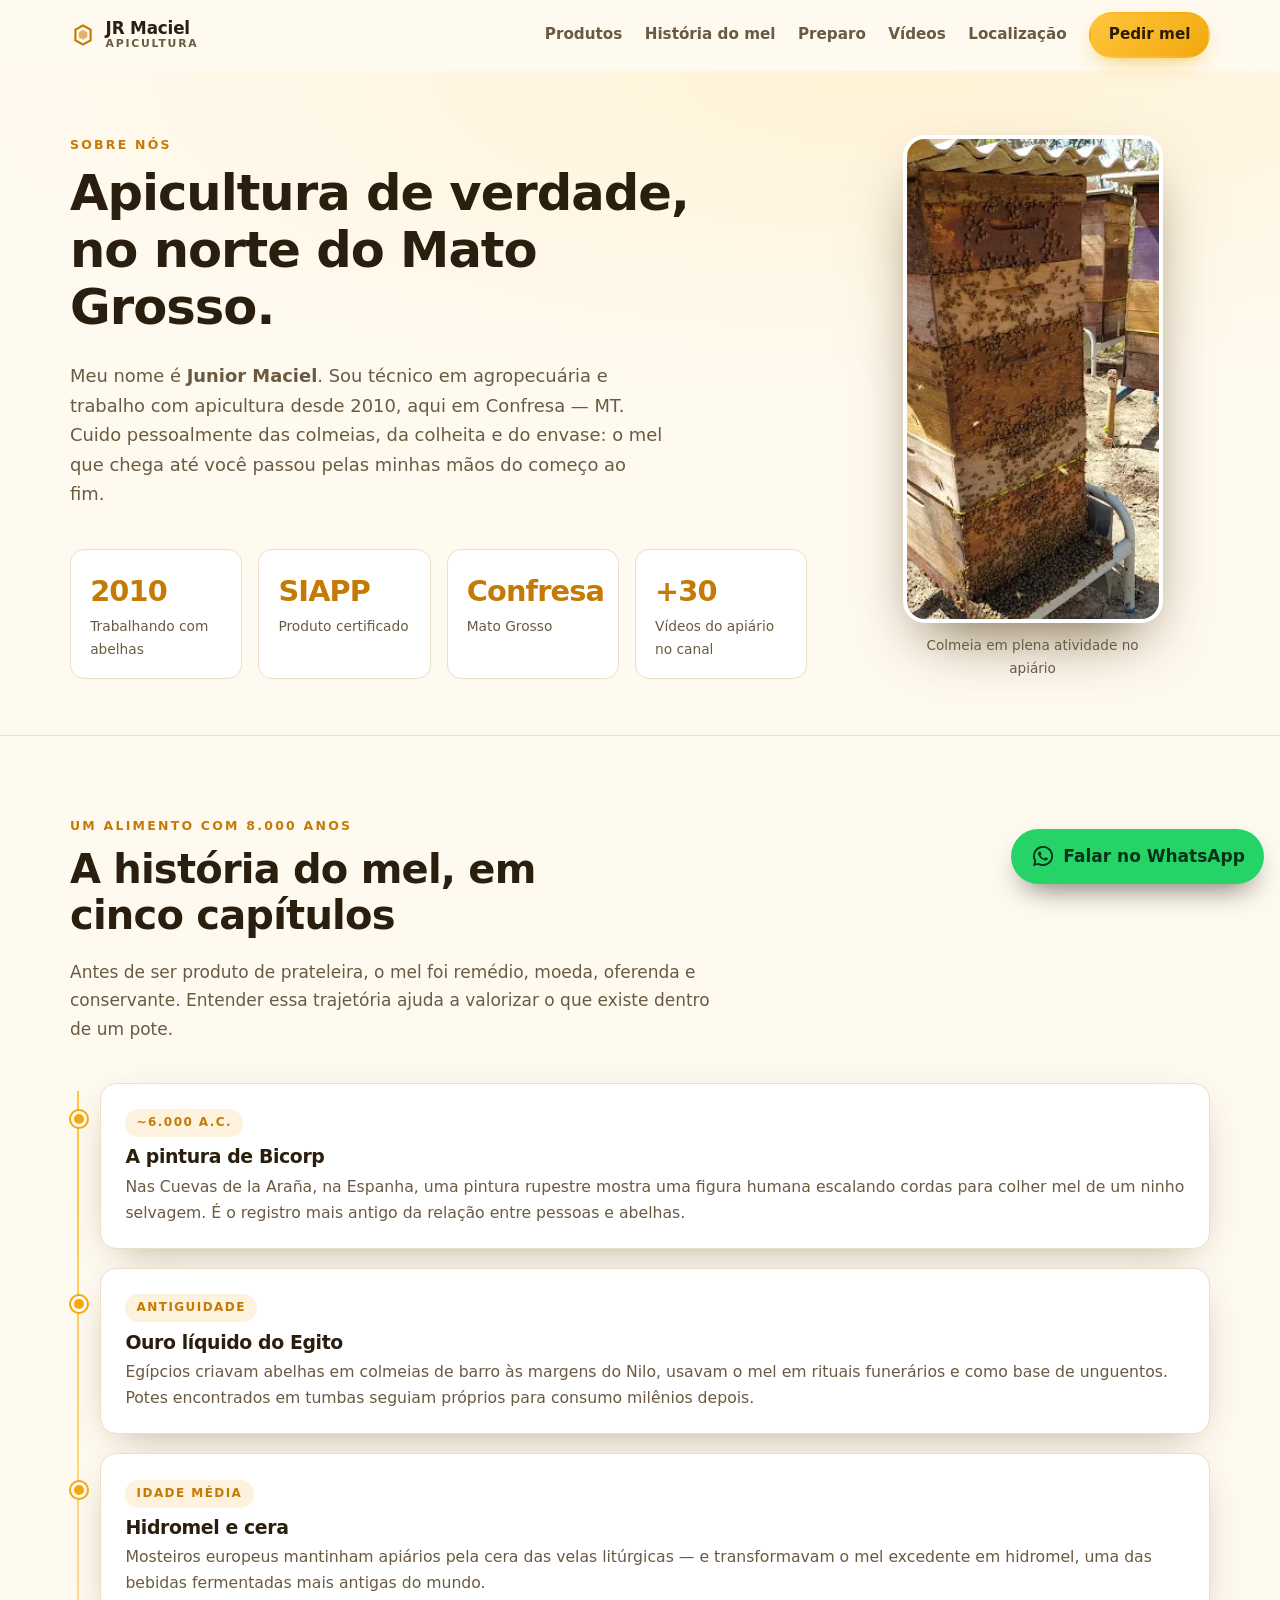
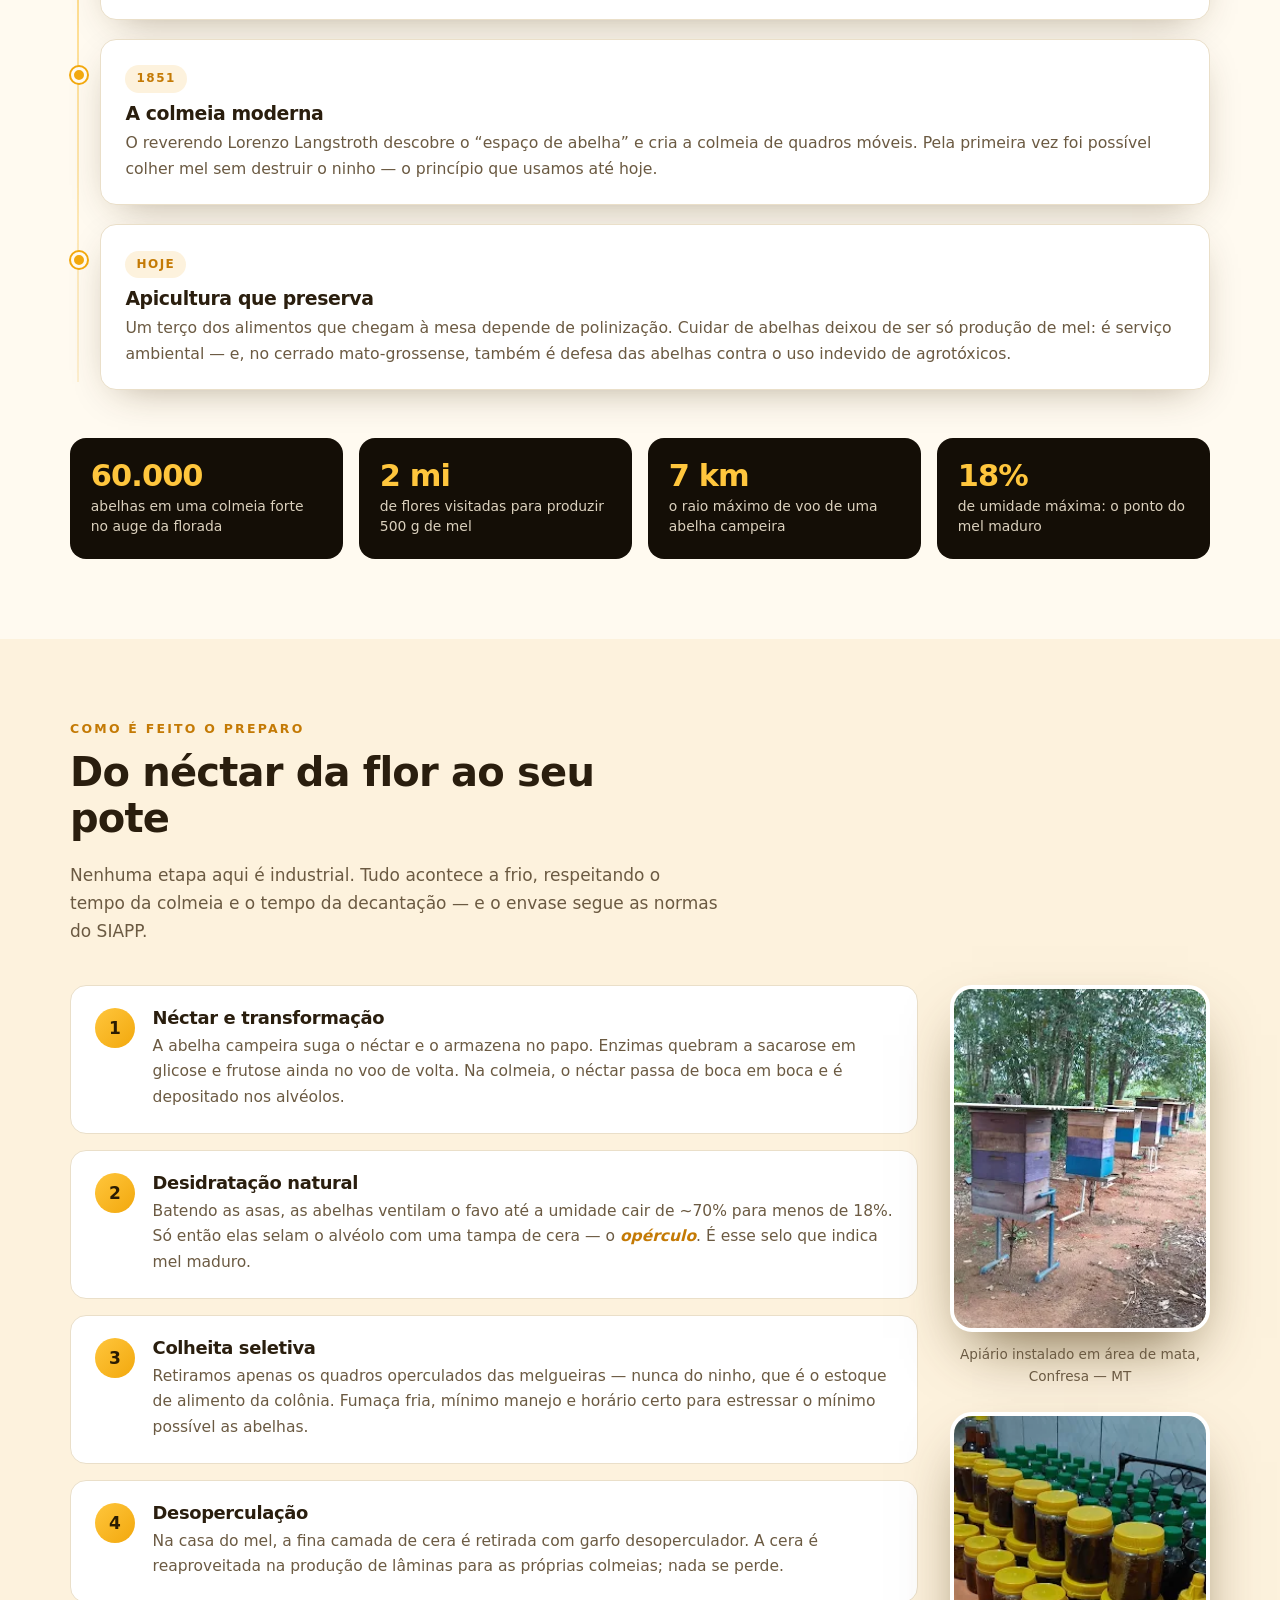
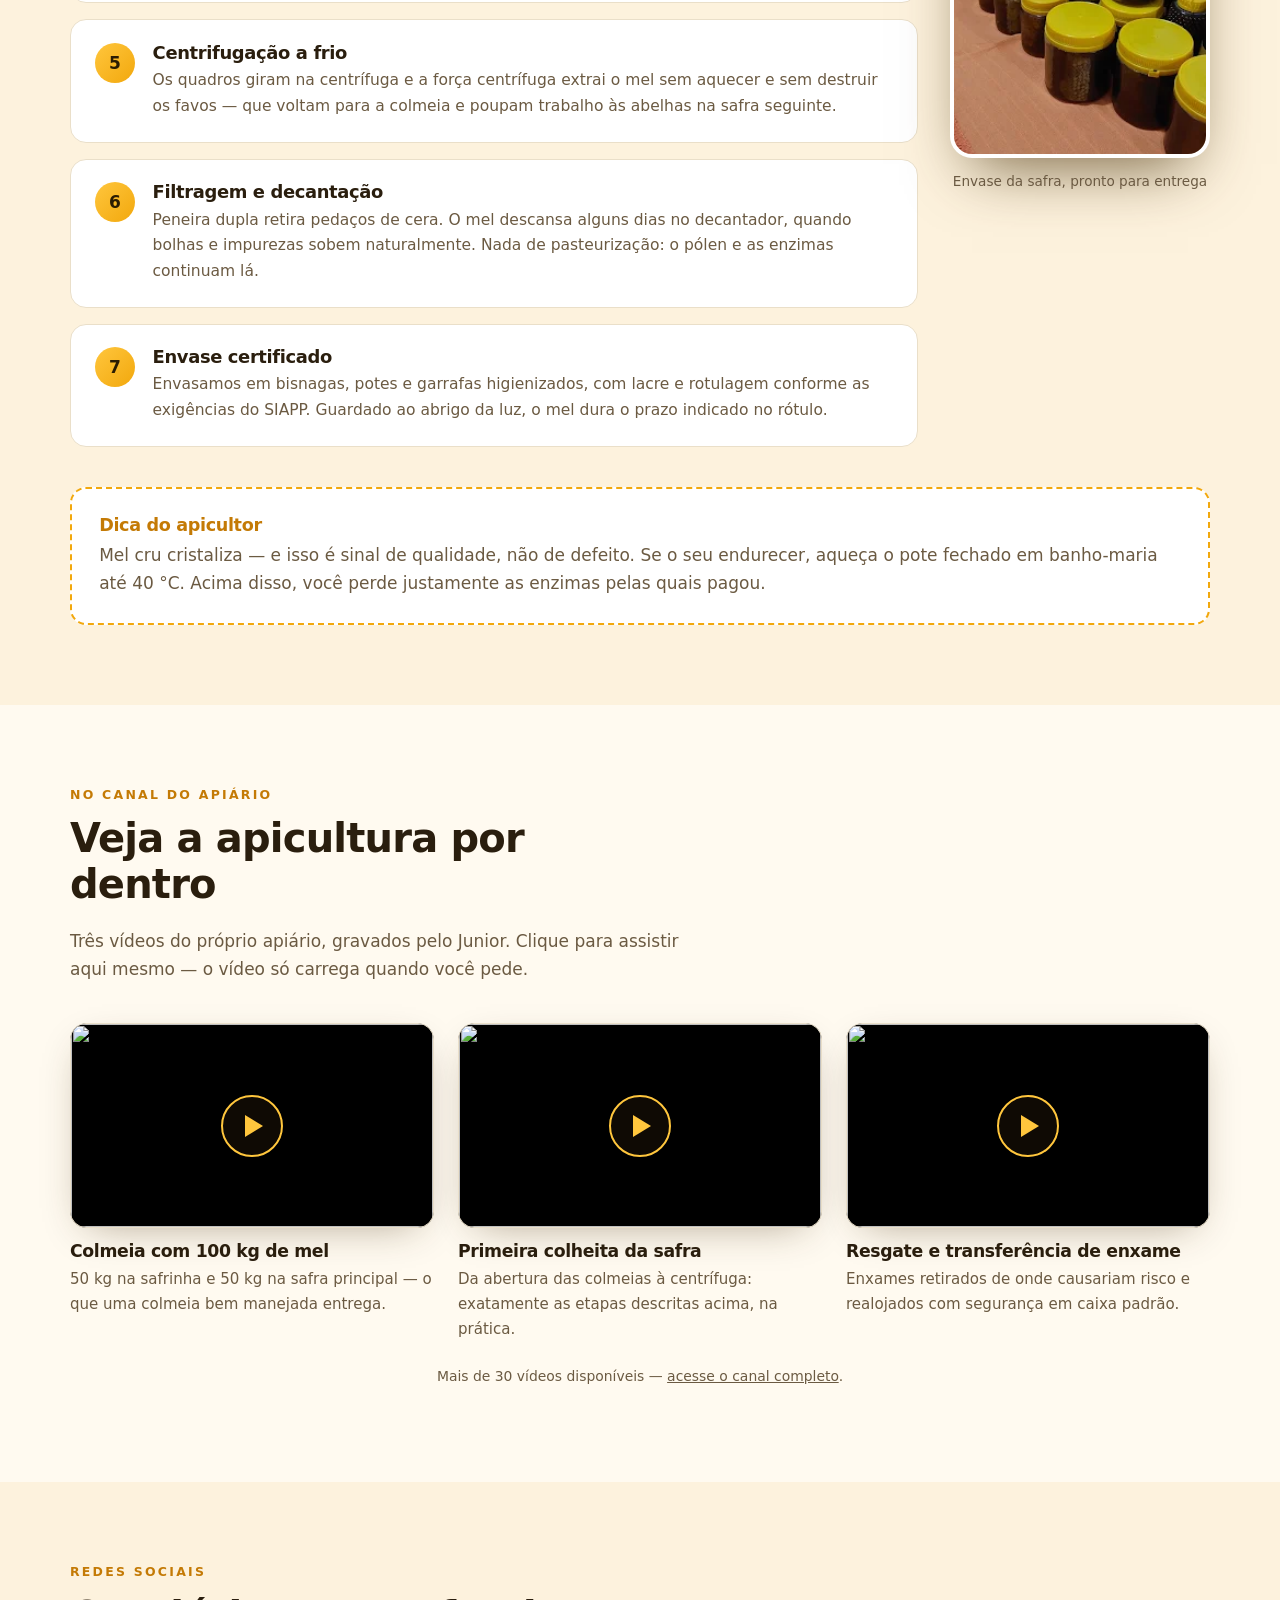
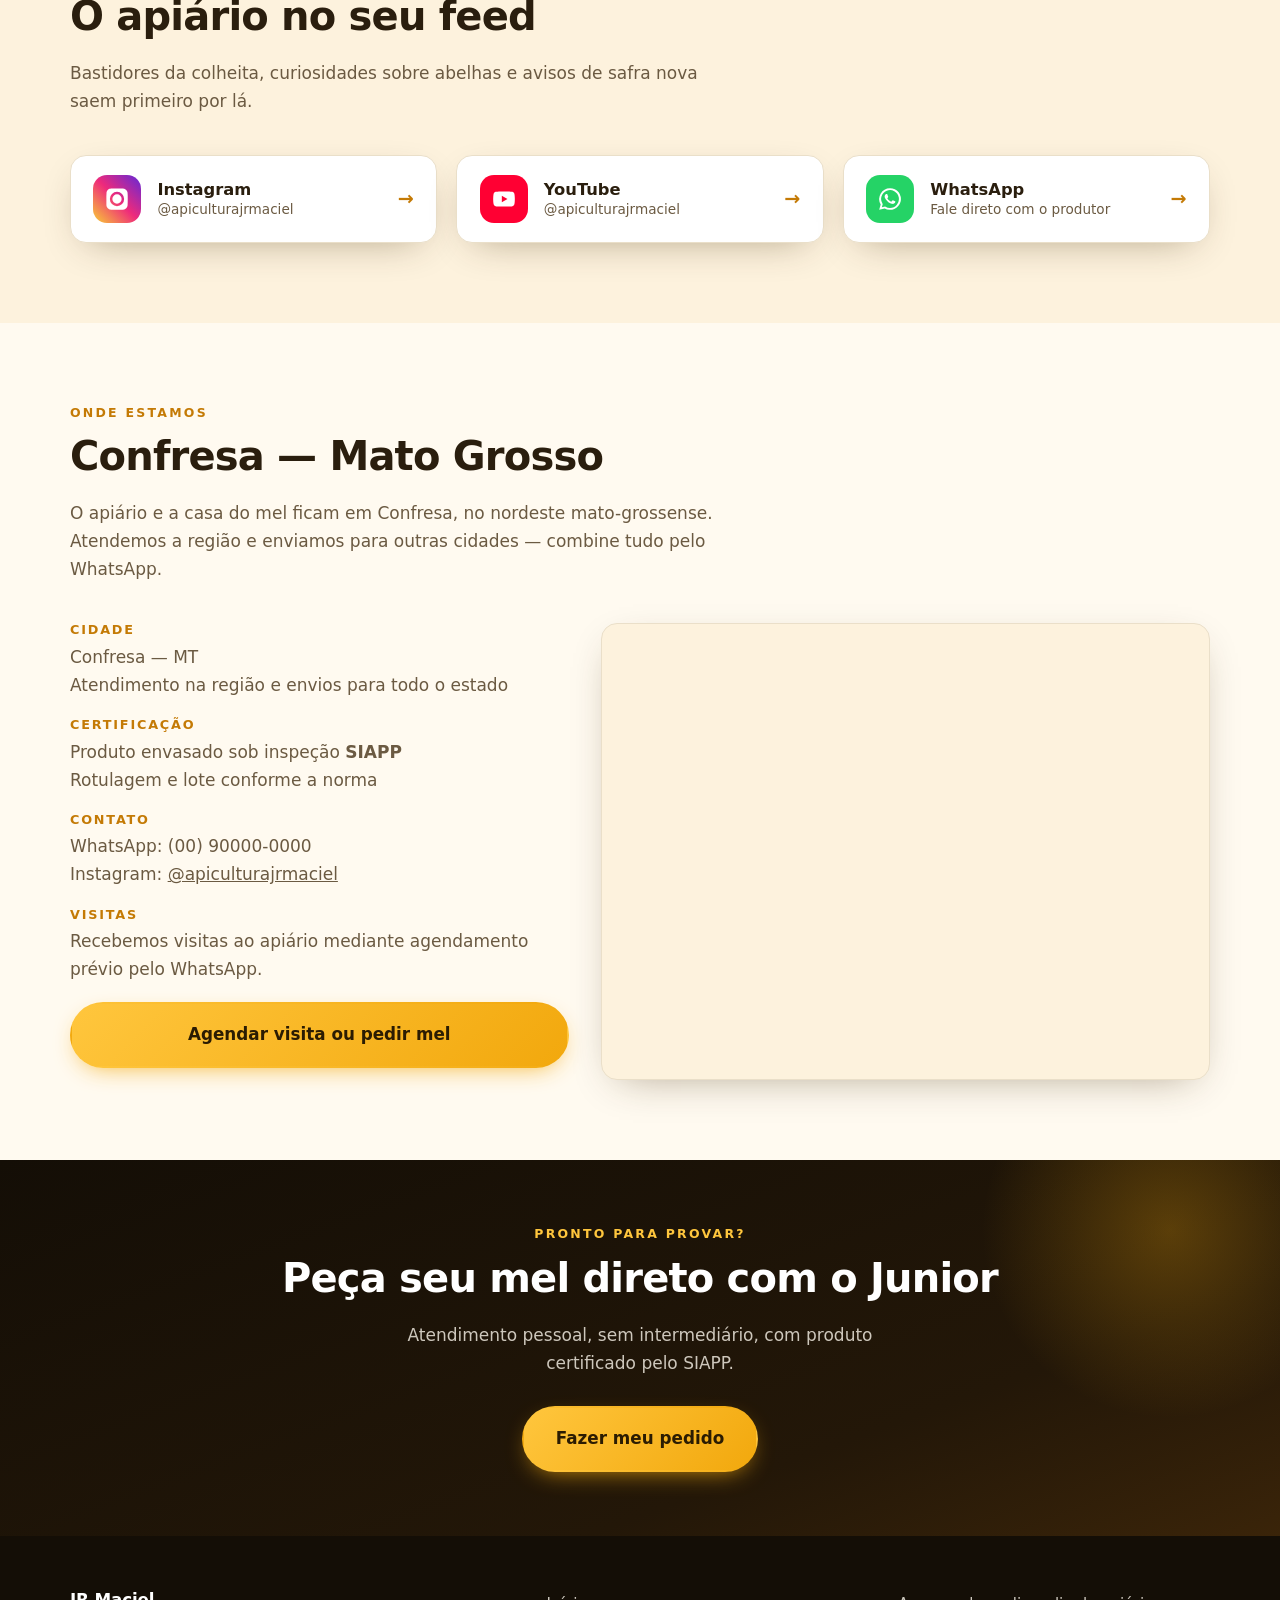
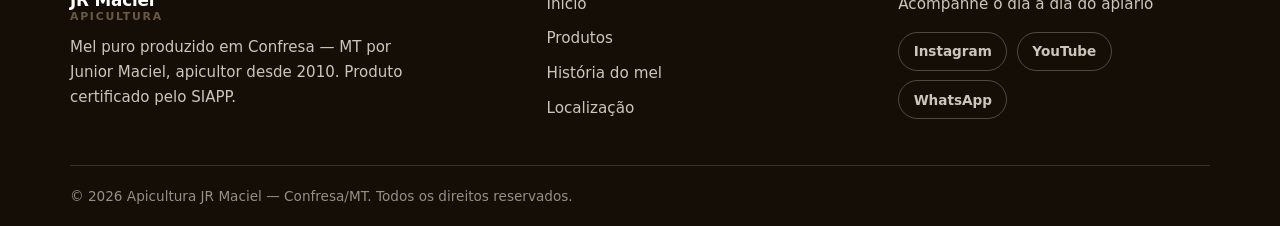
==== commit ccd0e666: "Conteudo real do apiario: Junior Maciel, Confresa-MT, certificacao SIAPP Fotos reais do apiario e do" ====
--- a/sobre.html
+++ b/sobre.html
@@ -223,12 +223,12 @@
           <span class="rede__txt"><b>YouTube</b><small>@apiculturajrmaciel</small></span>
           <span class="rede__arrow" aria-hidden="true">→</span>
         </a>
-        <a class="rede rede--tt" href="https://www.tiktok.com/@apiculturajrmaciel" target="_blank" rel="noopener">
+        <a class="rede rede--wa" href="https://wa.me/" data-wpp target="_blank" rel="noopener">
           <span class="rede__ico" aria-hidden="true">
-            <svg viewBox="0 0 24 24" width="26" height="26"><path fill="currentColor" d="M16.5 3c.3 2.1 1.5 3.4 3.5 3.6v2.6c-1.3.1-2.5-.3-3.8-1.1v5.6c0 4.4-3.6 6.7-6.8 5.8-3.4-1-4.7-5.3-2.3-8 1.2-1.4 3.1-1.9 4.7-1.4v2.8c-1.9-.6-3.3.8-2.9 2.4.3 1.4 2 2.2 3.2 1.3.6-.4.9-1.1.9-1.9V3h3.5Z"/></svg>
+            <svg viewBox="0 0 24 24" width="26" height="26"><path fill="currentColor" d="M12 2a10 10 0 0 0-8.6 15.05L2 22l5.1-1.33A10 10 0 1 0 12 2Zm0 18.2a8.2 8.2 0 0 1-4.18-1.14l-.3-.18-3.03.79.81-2.95-.2-.31A8.2 8.2 0 1 1 12 20.2Zm4.5-6.14c-.25-.13-1.46-.72-1.69-.8-.22-.08-.39-.13-.55.12-.16.25-.63.8-.77.96-.14.17-.28.19-.53.06-.25-.12-1.04-.38-1.98-1.22-.73-.65-1.23-1.46-1.37-1.7-.14-.25-.02-.38.11-.5.11-.11.25-.29.37-.43.12-.15.16-.25.25-.42.08-.17.04-.31-.02-.44-.06-.12-.55-1.34-.76-1.83-.2-.48-.4-.41-.55-.42h-.47c-.16 0-.42.06-.64.31-.22.25-.84.82-.84 2s.86 2.32.98 2.48c.12.17 1.7 2.6 4.12 3.64.58.25 1.03.4 1.38.51.58.18 1.1.16 1.52.1.46-.07 1.46-.6 1.66-1.18.21-.58.21-1.07.15-1.18-.06-.1-.22-.17-.47-.29Z"/></svg>
           </span>
-          <span class="rede__txt"><b>TikTok</b><small>@apiculturajrmaciel</small></span>
-          <span class="rede__arrow" aria-hidden="true">→</span>
+          <span class="rede__txt"><b>WhatsApp</b><small>Fale direto com o produtor</small></span>
+          <span class="rede__arrow" aria-hidden="true">&rarr;</span>
         </a>
       </div>
     </div>
@@ -300,7 +300,7 @@
       <div class="social">
         <a href="https://www.instagram.com/apiculturajrmaciel/" target="_blank" rel="noopener">Instagram</a>
         <a href="https://www.youtube.com/@apiculturajrmaciel" target="_blank" rel="noopener">YouTube</a>
-        <a href="https://www.tiktok.com/@apiculturajrmaciel" target="_blank" rel="noopener">TikTok</a>
+        <a href="https://wa.me/" data-wpp target="_blank" rel="noopener">WhatsApp</a>
       </div>
     </div>
   </div>
--- a/styles.css
+++ b/styles.css
@@ -298,6 +298,7 @@
 .rede__ico{width:48px;height:48px;border-radius:14px;display:grid;place-items:center;color:#fff;flex:0 0 auto}
 .rede--ig .rede__ico{background:linear-gradient(45deg,#f9ce34,#ee2a7b,#6228d7)}
 .rede--tt .rede__ico{background:#111}
+.rede--wa .rede__ico{background:#25d366}
 .rede--yt .rede__ico{background:#ff0033}
 .rede__txt{display:flex;flex-direction:column;line-height:1.3}
 .rede__txt b{font-size:1.02rem}
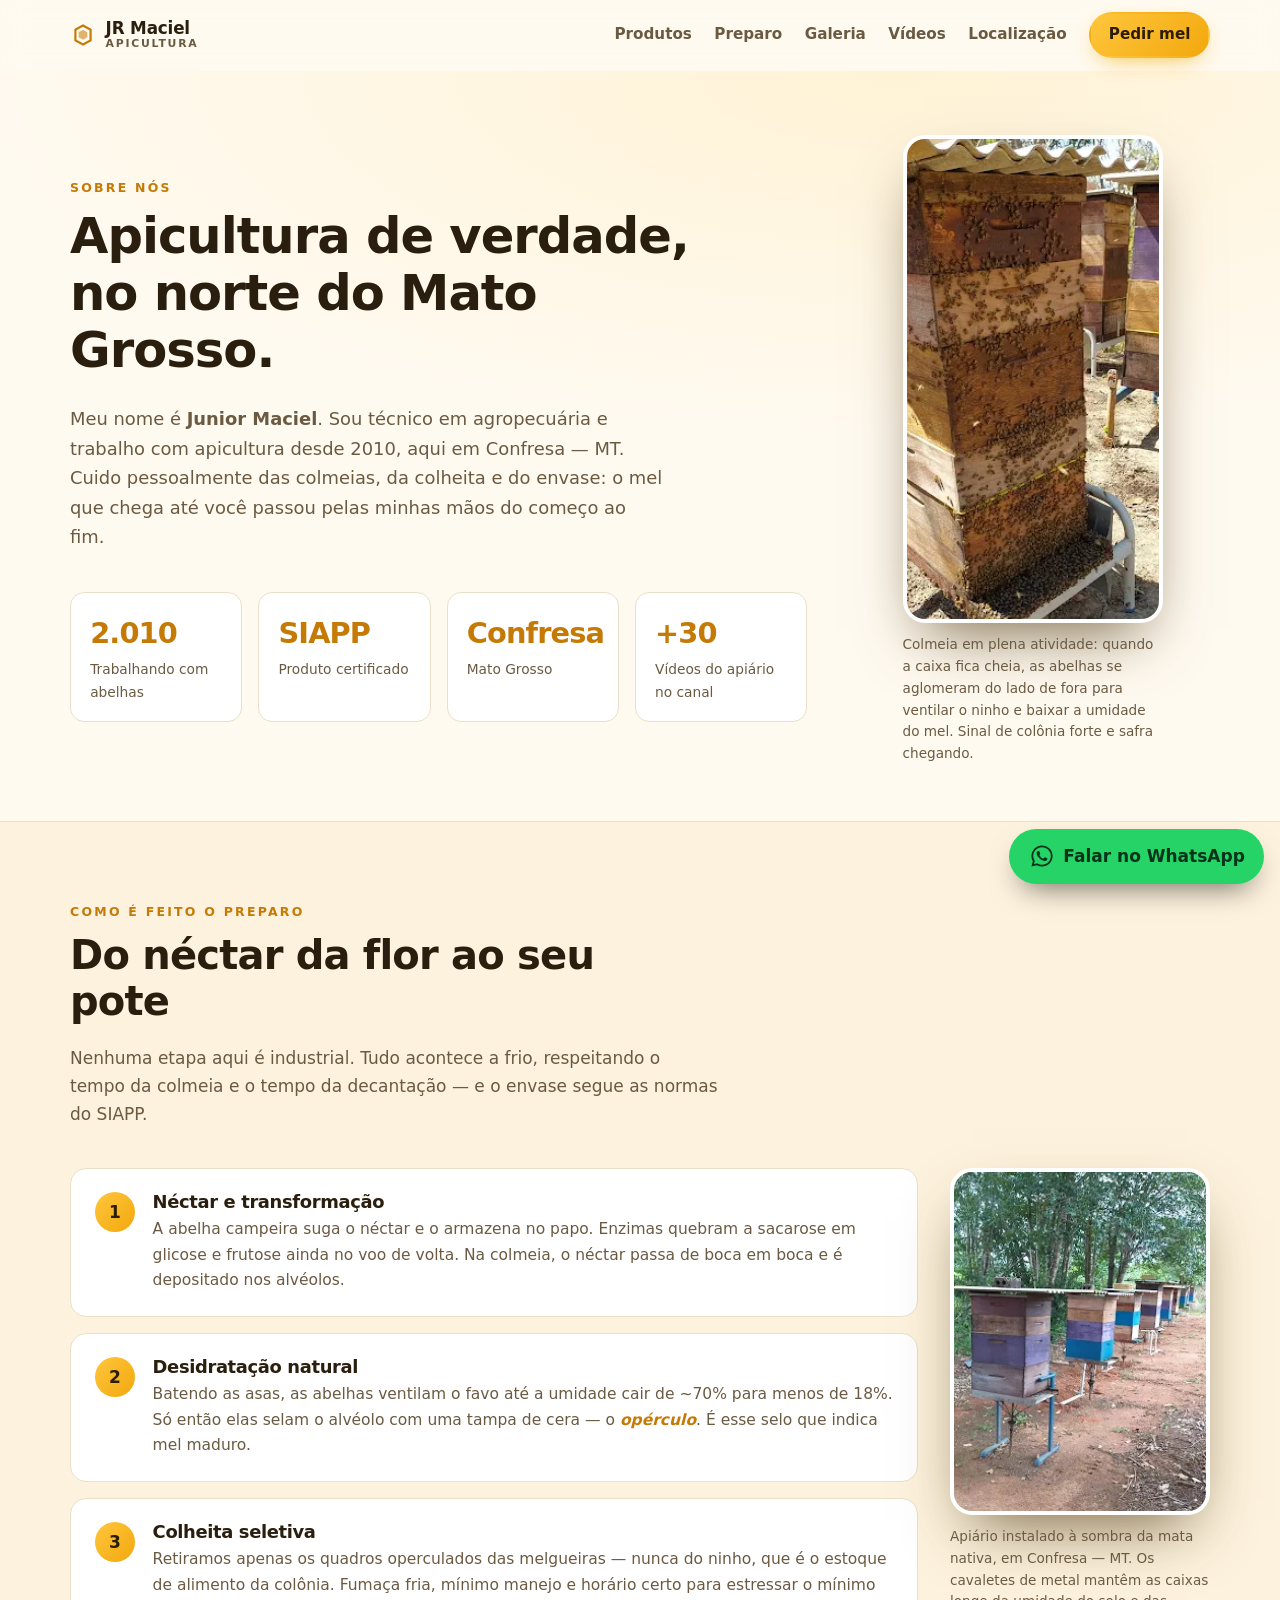
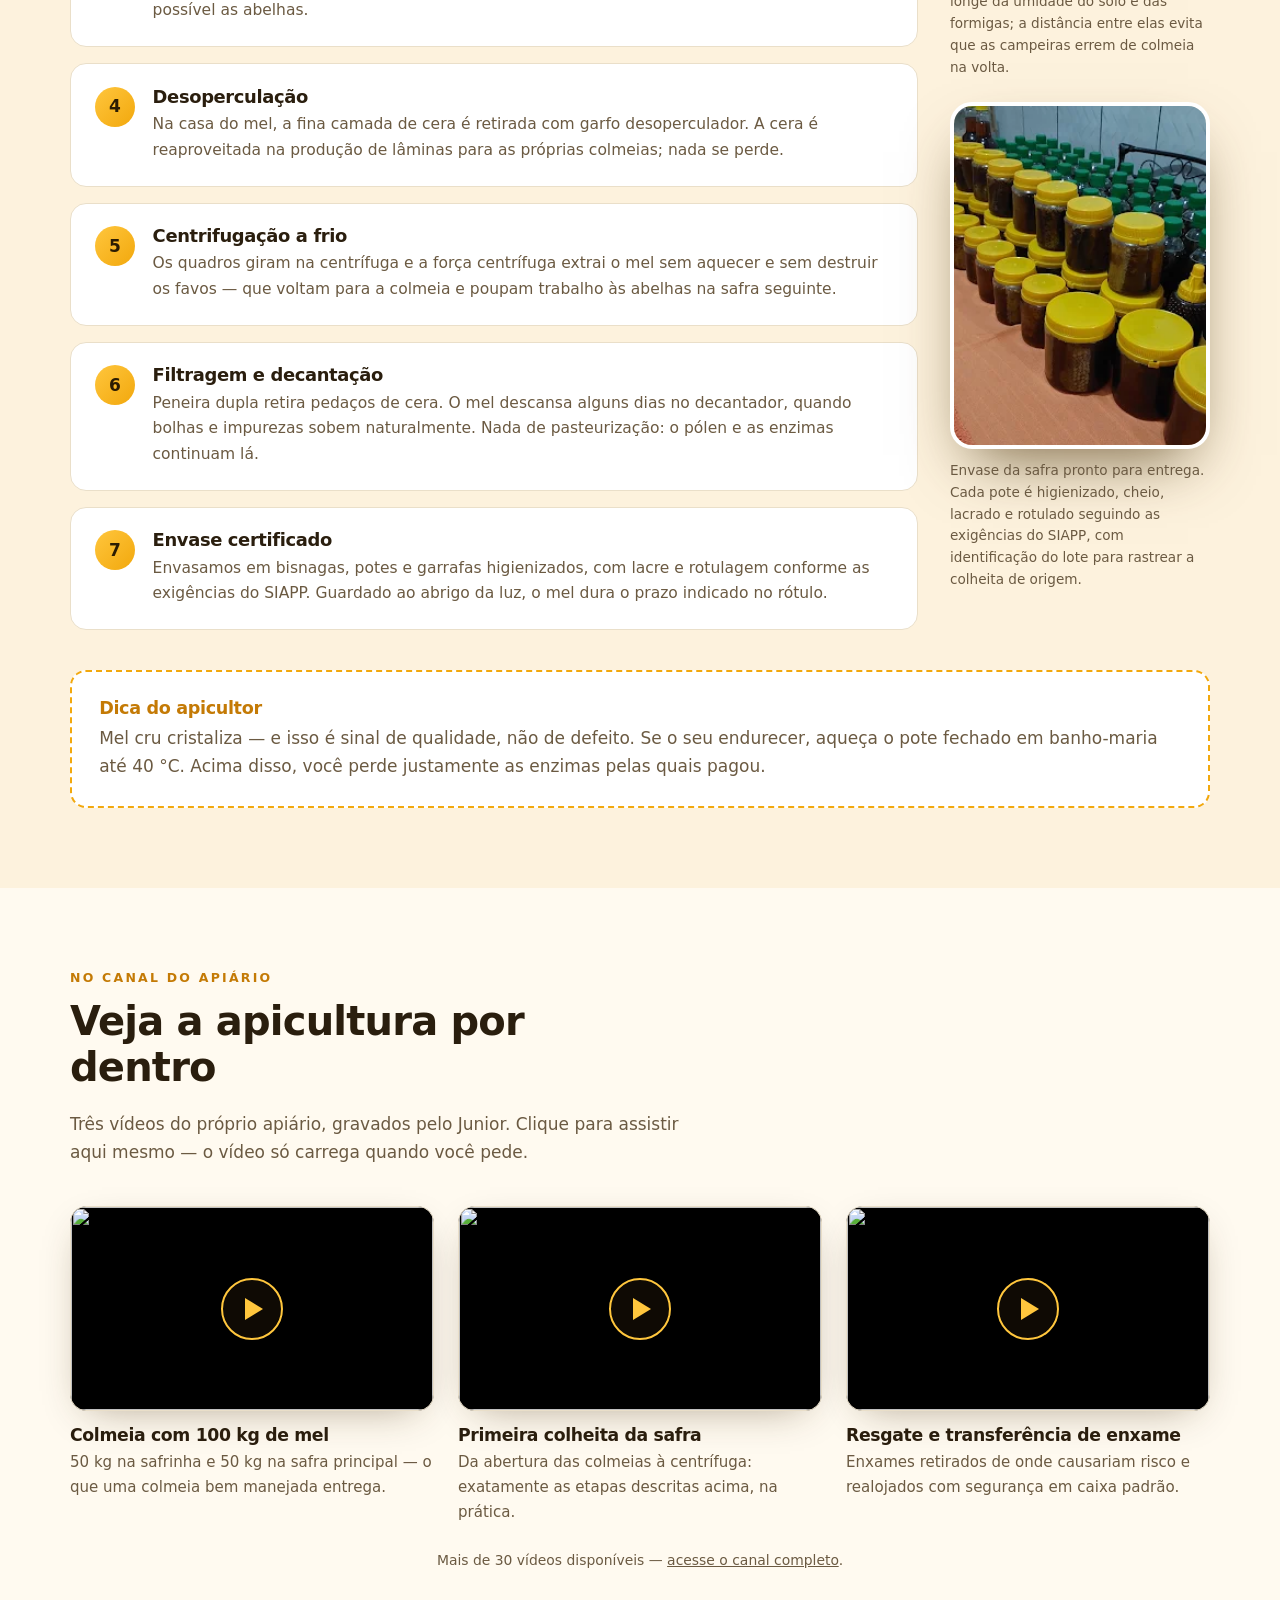
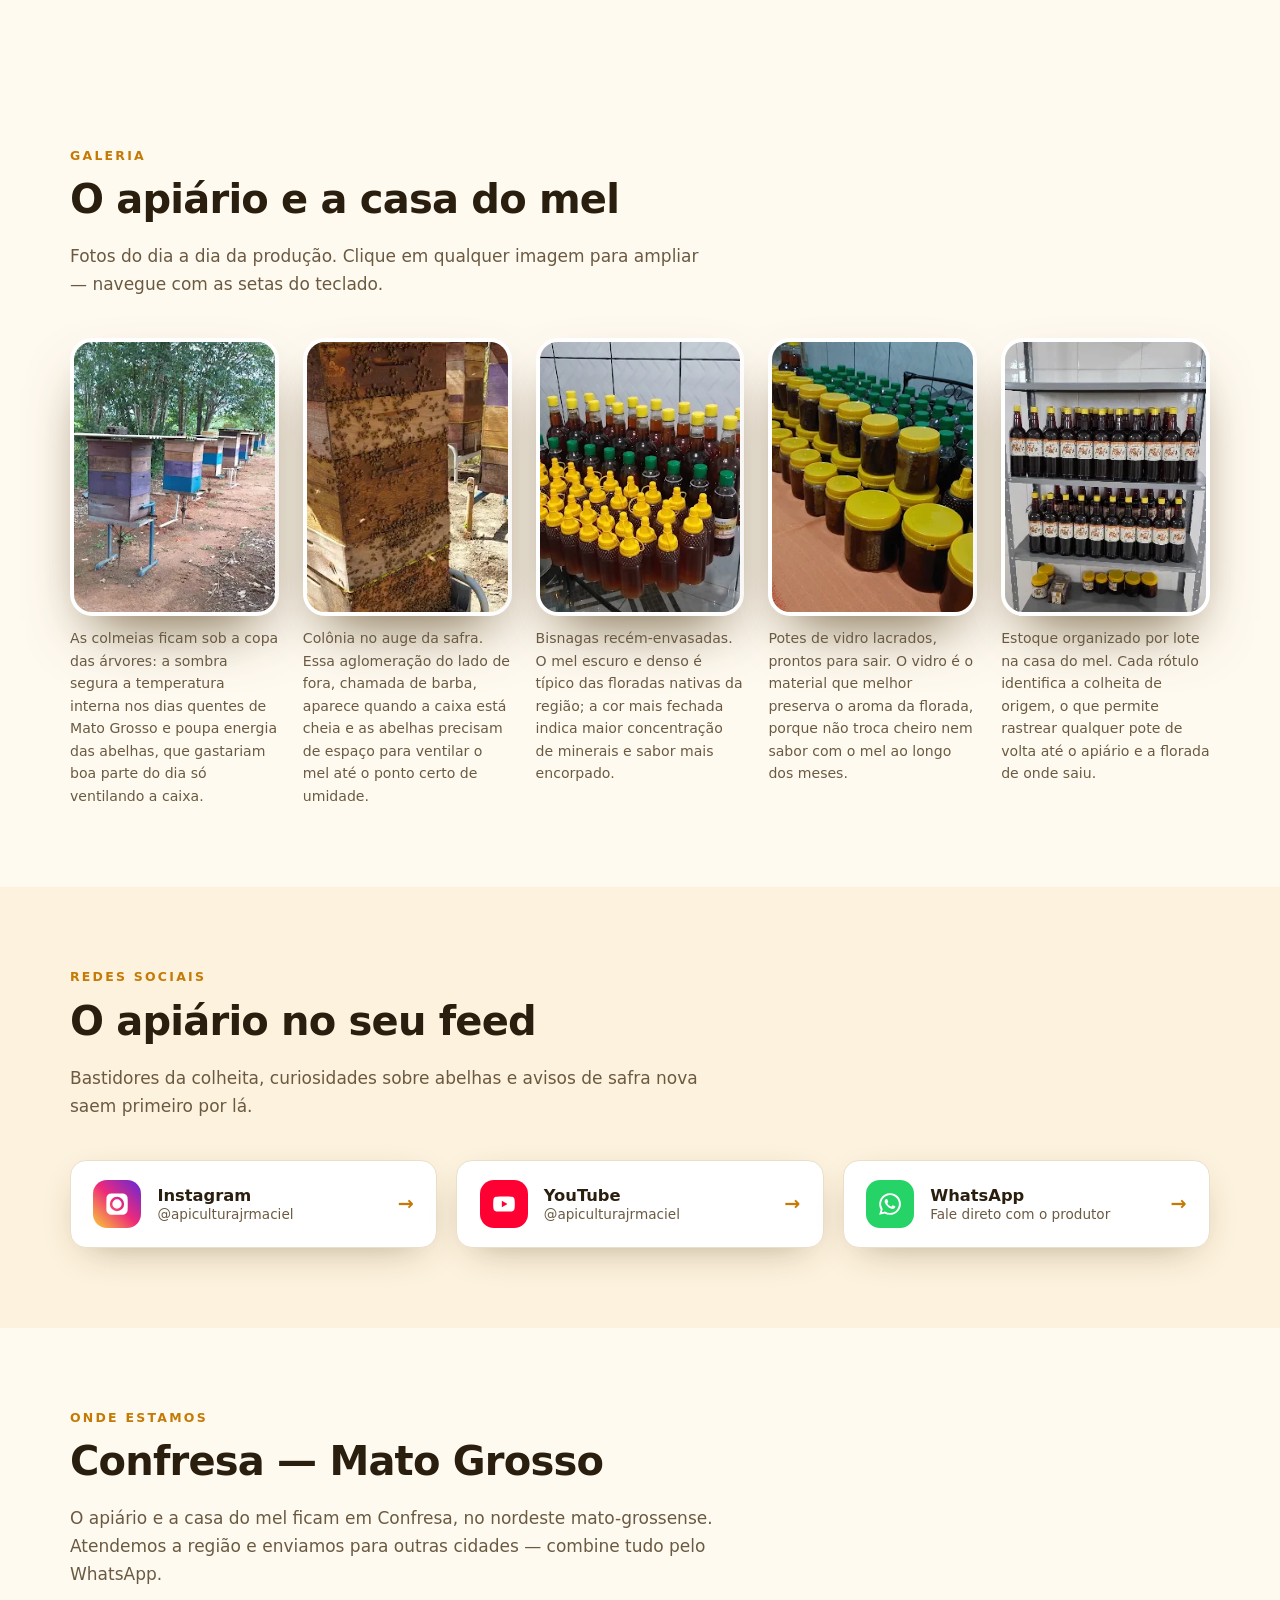
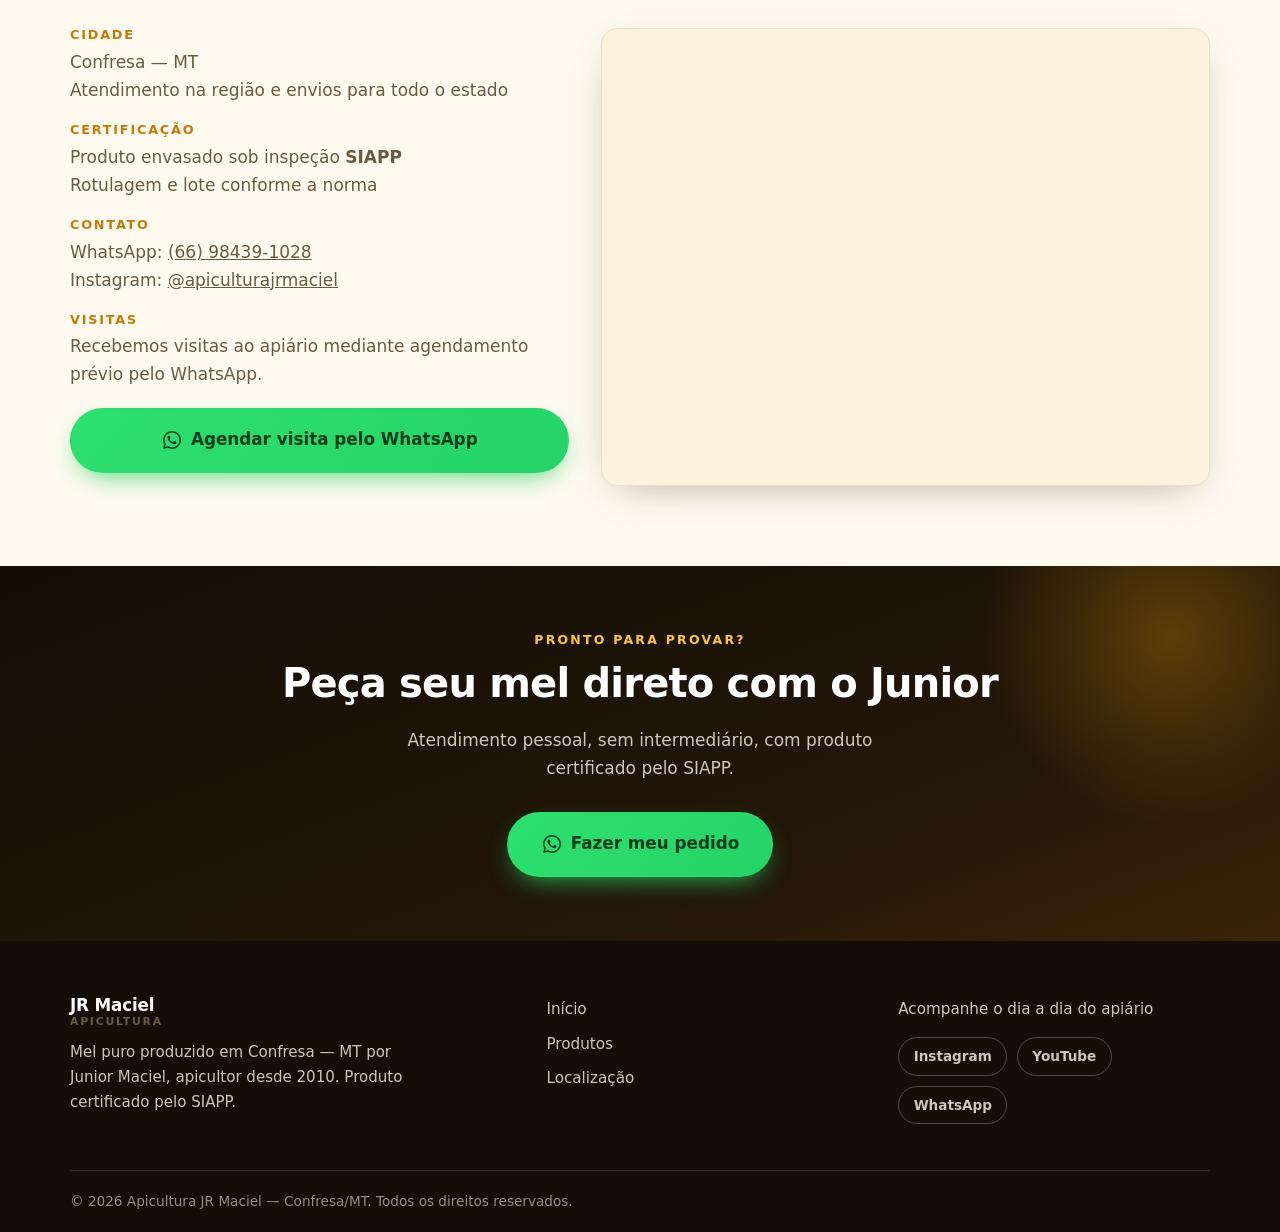
==== commit dbd0ded2: "WhatsApp real, galeria com lightbox e mais interatividade Numero 66 98439-1028 ativo em todos os bot" ====
--- a/sobre.html
+++ b/sobre.html
@@ -3,13 +3,13 @@
 <head>
 <meta charset="utf-8">
 <meta name="viewport" content="width=device-width, initial-scale=1">
-<title>Sobre o Apiário, História do Mel e Localização | Apicultura JR Maciel</title>
-<meta name="description" content="Conheça Junior Maciel, apicultor em Confresa-MT desde 2010, a história milenar do mel, como o mel é preparado do favo ao pote, vídeos do apiário e onde nos encontrar.">
+<title>Sobre o Apiário, Preparo do Mel e Localização | Apicultura JR Maciel</title>
+<meta name="description" content="Conheça Junior Maciel, apicultor em Confresa-MT desde 2010: como o mel é preparado do favo ao pote, galeria e vídeos do apiário, redes sociais e onde nos encontrar.">
 <meta name="theme-color" content="#140e06">
 <link rel="canonical" href="https://jrmaciel.vercel.app/sobre.html">
 <meta property="og:type" content="article">
-<meta property="og:title" content="Sobre o Apiário e a História do Mel | Apicultura JR Maciel">
-<meta property="og:description" content="A história do mel, nosso processo de produção em Confresa-MT, vídeos do apiário e como nos encontrar.">
+<meta property="og:title" content="Sobre o Apiário e o Preparo do Mel | Apicultura JR Maciel">
+<meta property="og:description" content="Nosso processo de produção em Confresa-MT, galeria e vídeos do apiário e como nos encontrar.">
 <meta property="og:url" content="https://jrmaciel.vercel.app/sobre.html">
 <meta property="og:image" content="https://jrmaciel.vercel.app/img/apiario-colmeias.webp">
 <meta property="og:locale" content="pt_BR">
@@ -30,8 +30,8 @@
     </a>
     <nav class="nav__links" id="navLinks" aria-label="Principal">
       <a href="/#produtos">Produtos</a>
-      <a href="#historia">História do mel</a>
       <a href="#processo">Preparo</a>
+      <a href="#galeria">Galeria</a>
       <a href="#videos">Vídeos</a>
       <a href="#localizacao">Localização</a>
       <a class="btn btn--sm btn--primary nav__cta" href="/#pedido">Pedir mel</a>
@@ -45,66 +45,22 @@
 <main id="conteudo">
 
   <section class="pagehero">
-    <div class="wrap pagehero__in">
+    <div class="wrap pagehero__in" data-galeria>
       <div>
         <p class="kicker">Sobre nós</p>
         <h1>Apicultura de verdade, no norte do Mato Grosso.</h1>
         <p class="lead">Meu nome é <strong>Junior Maciel</strong>. Sou técnico em agropecuária e trabalho com apicultura desde 2010, aqui em Confresa — MT. Cuido pessoalmente das colmeias, da colheita e do envase: o mel que chega até você passou pelas minhas mãos do começo ao fim.</p>
         <div class="stats">
-          <div><strong>2010</strong><span>Trabalhando com abelhas</span></div>
+          <div><strong data-contar="2010">0</strong><span>Trabalhando com abelhas</span></div>
           <div><strong>SIAPP</strong><span>Produto certificado</span></div>
           <div><strong>Confresa</strong><span>Mato Grosso</span></div>
-          <div><strong>+30</strong><span>Vídeos do apiário no canal</span></div>
+          <div><strong data-contar="30" data-prefixo="+">0</strong><span>Vídeos do apiário no canal</span></div>
         </div>
       </div>
       <figure class="foto foto--retrato">
-        <img src="/img/colmeia-abelhas.webp" alt="Colmeia coberta de abelhas no apiário da JR Maciel, em Confresa - MT" width="229" height="509" loading="eager" decoding="async">
-        <figcaption>Colmeia em plena atividade no apiário</figcaption>
+        <img src="/img/colmeia-abelhas.webp" alt="Colmeia de madeira coberta de ponta a ponta por milhares de abelhas em barba na parede frontal, telhado de telha ondulada, com outras caixas coloridas ao fundo no apiário de Confresa" width="229" height="509" loading="eager" decoding="async">
+        <figcaption>Colmeia em plena atividade: quando a caixa fica cheia, as abelhas se aglomeram do lado de fora para ventilar o ninho e baixar a umidade do mel. Sinal de colônia forte e safra chegando.</figcaption>
       </figure>
-    </div>
-  </section>
-
-  <!-- HISTÓRIA DO MEL -->
-  <section class="sec" id="historia">
-    <div class="wrap">
-      <p class="kicker">Um alimento com 8.000 anos</p>
-      <h2 class="h2">A história do mel, em cinco capítulos</h2>
-      <p class="sec__sub">Antes de ser produto de prateleira, o mel foi remédio, moeda, oferenda e conservante. Entender essa trajetória ajuda a valorizar o que existe dentro de um pote.</p>
-
-      <div class="tl">
-        <article class="tl__item reveal">
-          <span class="tl__ano">~6.000 a.C.</span>
-          <h3>A pintura de Bicorp</h3>
-          <p>Nas Cuevas de la Araña, na Espanha, uma pintura rupestre mostra uma figura humana escalando cordas para colher mel de um ninho selvagem. É o registro mais antigo da relação entre pessoas e abelhas.</p>
-        </article>
-        <article class="tl__item reveal">
-          <span class="tl__ano">Antiguidade</span>
-          <h3>Ouro líquido do Egito</h3>
-          <p>Egípcios criavam abelhas em colmeias de barro às margens do Nilo, usavam o mel em rituais funerários e como base de unguentos. Potes encontrados em tumbas seguiam próprios para consumo milênios depois.</p>
-        </article>
-        <article class="tl__item reveal">
-          <span class="tl__ano">Idade Média</span>
-          <h3>Hidromel e cera</h3>
-          <p>Mosteiros europeus mantinham apiários pela cera das velas litúrgicas — e transformavam o mel excedente em hidromel, uma das bebidas fermentadas mais antigas do mundo.</p>
-        </article>
-        <article class="tl__item reveal">
-          <span class="tl__ano">1851</span>
-          <h3>A colmeia moderna</h3>
-          <p>O reverendo Lorenzo Langstroth descobre o “espaço de abelha” e cria a colmeia de quadros móveis. Pela primeira vez foi possível colher mel sem destruir o ninho — o princípio que usamos até hoje.</p>
-        </article>
-        <article class="tl__item reveal">
-          <span class="tl__ano">Hoje</span>
-          <h3>Apicultura que preserva</h3>
-          <p>Um terço dos alimentos que chegam à mesa depende de polinização. Cuidar de abelhas deixou de ser só produção de mel: é serviço ambiental — e, no cerrado mato-grossense, também é defesa das abelhas contra o uso indevido de agrotóxicos.</p>
-        </article>
-      </div>
-
-      <div class="fatos">
-        <div class="fato reveal"><strong>60.000</strong><span>abelhas em uma colmeia forte no auge da florada</span></div>
-        <div class="fato reveal"><strong>2 mi</strong><span>de flores visitadas para produzir 500 g de mel</span></div>
-        <div class="fato reveal"><strong>7 km</strong><span>o raio máximo de voo de uma abelha campeira</span></div>
-        <div class="fato reveal"><strong>18%</strong><span>de umidade máxima: o ponto do mel maduro</span></div>
-      </div>
     </div>
   </section>
 
@@ -146,14 +102,14 @@
             <p>Envasamos em bisnagas, potes e garrafas higienizados, com lacre e rotulagem conforme as exigências do SIAPP. Guardado ao abrigo da luz, o mel dura o prazo indicado no rótulo.</p></div>
           </li>
         </ol>
-        <aside class="preparo__fotos">
+        <aside class="preparo__fotos" data-galeria>
           <figure class="foto">
-            <img src="/img/apiario-colmeias.webp" alt="Fila de colmeias coloridas instaladas sob árvores no apiário em Confresa - MT" width="247" height="509" loading="lazy">
-            <figcaption>Apiário instalado em área de mata, Confresa — MT</figcaption>
+            <img src="/img/apiario-colmeias.webp" alt="Fila de colmeias pintadas em azul, roxo e madeira natural, apoiadas em cavaletes metálicos sobre solo de terra vermelha, à sombra de árvores nativas no apiário de Confresa") width="247" height="509" loading="lazy">
+            <figcaption>Apiário instalado à sombra da mata nativa, em Confresa — MT. Os cavaletes de metal mantêm as caixas longe da umidade do solo e das formigas; a distância entre elas evita que as campeiras errem de colmeia na volta.</figcaption>
           </figure>
           <figure class="foto">
-            <img src="/img/potes-mel.webp" alt="Potes de vidro com mel e tampas amarelas, prontos para venda" width="229" height="509" loading="lazy">
-            <figcaption>Envase da safra, pronto para entrega</figcaption>
+            <img src="/img/potes-mel.webp" alt="Dezenas de potes de vidro de boca larga cheios de mel âmbar-escuro, tampas amarelas de rosca, organizados em fileiras sobre toalha clara, com garrafas ao fundo") width="229" height="509" loading="lazy">
+            <figcaption>Envase da safra pronto para entrega. Cada pote é higienizado, cheio, lacrado e rotulado seguindo as exigências do SIAPP, com identificação do lote para rastrear a colheita de origem.</figcaption>
           </figure>
         </aside>
       </div>
@@ -199,6 +155,37 @@
         </article>
       </div>
       <p class="videos__nota">Mais de 30 vídeos disponíveis — <a href="https://www.youtube.com/@apiculturajrmaciel" target="_blank" rel="noopener">acesse o canal completo</a>.</p>
+    </div>
+  </section>
+
+  <!-- GALERIA -->
+  <section class="sec" id="galeria">
+    <div class="wrap">
+      <p class="kicker">Galeria</p>
+      <h2 class="h2">O apiário e a casa do mel</h2>
+      <p class="sec__sub">Fotos do dia a dia da produção. Clique em qualquer imagem para ampliar &mdash; navegue com as setas do teclado.</p>
+      <div class="galeria" data-galeria>
+        <figure class="foto foto--g">
+          <img src="/img/apiario-colmeias.webp" alt="Fila de colmeias pintadas em azul, roxo e madeira natural sobre cavaletes metálicos, no solo de terra vermelha à sombra da mata" width="247" height="509" loading="lazy">
+          <figcaption>As colmeias ficam sob a copa das árvores: a sombra segura a temperatura interna nos dias quentes de Mato Grosso e poupa energia das abelhas, que gastariam boa parte do dia só ventilando a caixa.</figcaption>
+        </figure>
+        <figure class="foto foto--g">
+          <img src="/img/colmeia-abelhas.webp" alt="Colmeia inteiramente coberta por abelhas formando barba na parede frontal, com telhado de telha ondulada" width="229" height="509" loading="lazy">
+          <figcaption>Colônia no auge da safra. Essa aglomeração do lado de fora, chamada de barba, aparece quando a caixa está cheia e as abelhas precisam de espaço para ventilar o mel até o ponto certo de umidade.</figcaption>
+        </figure>
+        <figure class="foto foto--g">
+          <img src="/img/bisnagas-mel.webp" alt="Bisnagas de mel enfileiradas sobre bancada de vidro, o mel âmbar visível através do plástico, com tampas dosadoras amarelas e verdes" width="247" height="509" loading="lazy">
+          <figcaption>Bisnagas recém-envasadas. O mel escuro e denso é típico das floradas nativas da região; a cor mais fechada indica maior concentração de minerais e sabor mais encorpado.</figcaption>
+        </figure>
+        <figure class="foto foto--g">
+          <img src="/img/potes-mel.webp" alt="Fileiras de potes de vidro de boca larga cheios de mel, com tampas amarelas de rosca, sobre toalha clara" width="229" height="509" loading="lazy">
+          <figcaption>Potes de vidro lacrados, prontos para sair. O vidro é o material que melhor preserva o aroma da florada, porque não troca cheiro nem sabor com o mel ao longo dos meses.</figcaption>
+        </figure>
+        <figure class="foto foto--g">
+          <img src="/img/prateleira-produtos.webp" alt="Estante de aço com três prateleiras de garrafas de mel rotuladas da Apicultura JR Maciel e potes menores embaixo" width="235" height="509" loading="lazy">
+          <figcaption>Estoque organizado por lote na casa do mel. Cada rótulo identifica a colheita de origem, o que permite rastrear qualquer pote de volta até o apiário e a florada de onde saiu.</figcaption>
+        </figure>
+      </div>
     </div>
   </section>
 
@@ -253,13 +240,13 @@
           </div>
           <div class="info">
             <h3>Contato</h3>
-            <p>WhatsApp: (00) 90000-0000<br>Instagram: <a href="https://www.instagram.com/apiculturajrmaciel/" target="_blank" rel="noopener">@apiculturajrmaciel</a></p>
+            <p>WhatsApp: <a data-wpp target="_blank" rel="noopener">(66) 98439-1028</a><br>Instagram: <a href="https://www.instagram.com/apiculturajrmaciel/" target="_blank" rel="noopener">@apiculturajrmaciel</a></p>
           </div>
           <div class="info">
             <h3>Visitas</h3>
             <p>Recebemos visitas ao apiário mediante agendamento prévio pelo WhatsApp.</p>
           </div>
-          <a class="btn btn--primary btn--lg" href="/#pedido">Agendar visita ou pedir mel</a>
+          <a class="btn btn--wpp btn--lg" data-wpp="Olá, JR Maciel! Vim pelo site e quero agendar uma visita ao apiário." target="_blank" rel="noopener"><svg class="ico-wa" viewBox="0 0 32 32" width="22" height="22" aria-hidden="true"><path fill="currentColor" d="M16.04 3C8.86 3 3.03 8.83 3.03 16.01c0 2.29.6 4.53 1.75 6.5L3 29l6.65-1.74a12.94 12.94 0 0 0 6.39 1.67h.01c7.18 0 13.01-5.83 13.01-13.01 0-3.48-1.35-6.74-3.81-9.2A12.9 12.9 0 0 0 16.04 3Zm0 23.73h-.01a10.8 10.8 0 0 1-5.5-1.51l-.4-.23-4.09 1.07 1.09-3.99-.26-.41a10.76 10.76 0 0 1-1.65-5.75c0-5.96 4.86-10.81 10.83-10.81 2.89 0 5.6 1.13 7.64 3.17a10.73 10.73 0 0 1 3.17 7.65c0 5.96-4.86 10.81-10.82 10.81Zm5.94-8.1c-.33-.16-1.93-.95-2.22-1.06-.3-.11-.52-.16-.73.16-.22.33-.84 1.06-1.03 1.28-.19.22-.38.24-.7.08-.33-.16-1.38-.51-2.62-1.62-.97-.86-1.62-1.93-1.81-2.25-.19-.33-.02-.5.14-.66.15-.15.33-.38.49-.57.16-.19.22-.33.33-.55.11-.22.05-.41-.03-.57-.08-.16-.73-1.76-1-2.41-.26-.63-.53-.55-.73-.56l-.62-.01c-.22 0-.57.08-.86.41-.3.33-1.13 1.1-1.13 2.69s1.16 3.12 1.32 3.34c.16.22 2.28 3.48 5.52 4.88.77.33 1.37.53 1.84.68.77.25 1.48.21 2.03.13.62-.09 1.93-.79 2.2-1.55.27-.76.27-1.42.19-1.55-.08-.14-.3-.22-.62-.38Z"/></svg>Agendar visita pelo WhatsApp</a>
         </div>
         <div class="local__mapa">
           <iframe
@@ -277,7 +264,7 @@
       <p class="kicker kicker--light">Pronto para provar?</p>
       <h2 class="h2 h2--light" style="max-width:100%;margin-inline:auto">Peça seu mel direto com o Junior</h2>
       <p class="cta__sub" style="margin-inline:auto">Atendimento pessoal, sem intermediário, com produto certificado pelo SIAPP.</p>
-      <a class="btn btn--primary btn--lg" href="/#pedido">Fazer meu pedido</a>
+      <a class="btn btn--wpp btn--lg" data-wpp="Olá, JR Maciel! Vim pelo site e quero fazer um pedido de mel." target="_blank" rel="noopener"><svg class="ico-wa" viewBox="0 0 32 32" width="22" height="22" aria-hidden="true"><path fill="currentColor" d="M16.04 3C8.86 3 3.03 8.83 3.03 16.01c0 2.29.6 4.53 1.75 6.5L3 29l6.65-1.74a12.94 12.94 0 0 0 6.39 1.67h.01c7.18 0 13.01-5.83 13.01-13.01 0-3.48-1.35-6.74-3.81-9.2A12.9 12.9 0 0 0 16.04 3Zm0 23.73h-.01a10.8 10.8 0 0 1-5.5-1.51l-.4-.23-4.09 1.07 1.09-3.99-.26-.41a10.76 10.76 0 0 1-1.65-5.75c0-5.96 4.86-10.81 10.83-10.81 2.89 0 5.6 1.13 7.64 3.17a10.73 10.73 0 0 1 3.17 7.65c0 5.96-4.86 10.81-10.82 10.81Zm5.94-8.1c-.33-.16-1.93-.95-2.22-1.06-.3-.11-.52-.16-.73.16-.22.33-.84 1.06-1.03 1.28-.19.22-.38.24-.7.08-.33-.16-1.38-.51-2.62-1.62-.97-.86-1.62-1.93-1.81-2.25-.19-.33-.02-.5.14-.66.15-.15.33-.38.49-.57.16-.19.22-.33.33-.55.11-.22.05-.41-.03-.57-.08-.16-.73-1.76-1-2.41-.26-.63-.53-.55-.73-.56l-.62-.01c-.22 0-.57.08-.86.41-.3.33-1.13 1.1-1.13 2.69s1.16 3.12 1.32 3.34c.16.22 2.28 3.48 5.52 4.88.77.33 1.37.53 1.84.68.77.25 1.48.21 2.03.13.62-.09 1.93-.79 2.2-1.55.27-.76.27-1.42.19-1.55-.08-.14-.3-.22-.62-.38Z"/></svg>Fazer meu pedido</a>
     </div>
   </section>
 
@@ -292,7 +279,6 @@
     <nav class="foot__nav" aria-label="Rodapé">
       <a href="/">Início</a>
       <a href="/#produtos">Produtos</a>
-      <a href="#historia">História do mel</a>
       <a href="#localizacao">Localização</a>
     </nav>
     <div class="foot__social">
@@ -307,8 +293,8 @@
   <div class="wrap foot__bar"><p>&copy; <span id="ano">2026</span> Apicultura JR Maciel — Confresa/MT. Todos os direitos reservados.</p></div>
 </footer>
 
-<a class="wpp" href="https://wa.me/" data-wpp target="_blank" rel="noopener" aria-label="Falar no WhatsApp">
-  <svg viewBox="0 0 24 24" width="24" height="24" aria-hidden="true"><path fill="currentColor" d="M12 2a10 10 0 0 0-8.6 15.05L2 22l5.1-1.33A10 10 0 1 0 12 2Zm0 18.2a8.2 8.2 0 0 1-4.18-1.14l-.3-.18-3.03.79.81-2.95-.2-.31A8.2 8.2 0 1 1 12 20.2Zm4.5-6.14c-.25-.13-1.46-.72-1.69-.8-.22-.08-.39-.13-.55.12-.16.25-.63.8-.77.96-.14.17-.28.19-.53.06-.25-.12-1.04-.38-1.98-1.22-.73-.65-1.23-1.46-1.37-1.7-.14-.25-.02-.38.11-.5.11-.11.25-.29.37-.43.12-.15.16-.25.25-.42.08-.17.04-.31-.02-.44-.06-.12-.55-1.34-.76-1.83-.2-.48-.4-.41-.55-.42h-.47c-.16 0-.42.06-.64.31-.22.25-.84.82-.84 2s.86 2.32.98 2.48c.12.17 1.7 2.6 4.12 3.64.58.25 1.03.4 1.38.51.58.18 1.1.16 1.52.1.46-.07 1.46-.6 1.66-1.18.21-.58.21-1.07.15-1.18-.06-.1-.22-.17-.47-.29Z"/></svg>
+<a class="wpp" data-wpp="Olá, JR Maciel! Vim pelo site e quero saber mais sobre o mel." target="_blank" rel="noopener" aria-label="Falar no WhatsApp">
+  <svg class="ico-wa" viewBox="0 0 32 32" width="26" height="26" aria-hidden="true"><path fill="currentColor" d="M16.04 3C8.86 3 3.03 8.83 3.03 16.01c0 2.29.6 4.53 1.75 6.5L3 29l6.65-1.74a12.94 12.94 0 0 0 6.39 1.67h.01c7.18 0 13.01-5.83 13.01-13.01 0-3.48-1.35-6.74-3.81-9.2A12.9 12.9 0 0 0 16.04 3Zm0 23.73h-.01a10.8 10.8 0 0 1-5.5-1.51l-.4-.23-4.09 1.07 1.09-3.99-.26-.41a10.76 10.76 0 0 1-1.65-5.75c0-5.96 4.86-10.81 10.83-10.81 2.89 0 5.6 1.13 7.64 3.17a10.73 10.73 0 0 1 3.17 7.65c0 5.96-4.86 10.81-10.82 10.81Zm5.94-8.1c-.33-.16-1.93-.95-2.22-1.06-.3-.11-.52-.16-.73.16-.22.33-.84 1.06-1.03 1.28-.19.22-.38.24-.7.08-.33-.16-1.38-.51-2.62-1.62-.97-.86-1.62-1.93-1.81-2.25-.19-.33-.02-.5.14-.66.15-.15.33-.38.49-.57.16-.19.22-.33.33-.55.11-.22.05-.41-.03-.57-.08-.16-.73-1.76-1-2.41-.26-.63-.53-.55-.73-.56l-.62-.01c-.22 0-.57.08-.86.41-.3.33-1.13 1.1-1.13 2.69s1.16 3.12 1.32 3.34c.16.22 2.28 3.48 5.52 4.88.77.33 1.37.53 1.84.68.77.25 1.48.21 2.03.13.62-.09 1.93-.79 2.2-1.55.27-.76.27-1.42.19-1.55-.08-.14-.3-.22-.62-.38Z"/></svg>
   <span>Falar no WhatsApp</span>
 </a>
 
--- a/styles.css
+++ b/styles.css
@@ -338,3 +338,83 @@
   .selo{left:auto;right:.5rem;bottom:-1rem}
   .preparo__fotos{grid-template-columns:1fr}
 }
+
+/* ===== interatividade ===== */
+/* botão WhatsApp */
+.btn--wpp{background:linear-gradient(135deg,#2ee06f,#25d366);color:#053d1e;box-shadow:0 10px 26px -10px rgba(37,211,102,.95)}
+.btn--wpp:hover{transform:translateY(-2px);box-shadow:0 16px 32px -10px rgba(37,211,102,1)}
+.ico-wa{flex:0 0 auto}
+
+/* barra de progresso de leitura */
+.progresso{position:fixed;top:0;left:0;right:0;height:3px;z-index:70;pointer-events:none;background:transparent}
+.progresso span{display:block;height:100%;width:0;background:linear-gradient(90deg,var(--mel-2),var(--mel-esc));transition:width .1s linear}
+
+/* link ativo no menu */
+.nav__links a.is-ativo{color:var(--mel-esc)}
+.nav__links a.is-ativo:not(.btn){position:relative}
+.nav__links a.is-ativo:not(.btn)::after{content:"";position:absolute;left:0;right:0;bottom:-6px;height:2px;background:var(--mel);border-radius:2px}
+
+/* voltar ao topo */
+.aotopo{position:fixed;right:1rem;bottom:5.2rem;z-index:59;width:44px;height:44px;border-radius:50%;border:1px solid var(--borda);
+  background:#fff;color:var(--texto);display:grid;place-items:center;cursor:pointer;opacity:0;transform:translateY(12px);
+  pointer-events:none;transition:opacity .25s,transform .25s,background .2s;box-shadow:0 12px 26px -12px rgba(0,0,0,.55)}
+.aotopo.is-on{opacity:1;transform:none;pointer-events:auto}
+.aotopo:hover{background:var(--mel-2)}
+
+/* hero com inclinação */
+.foto--hero{transition:transform .25s ease-out;will-change:transform}
+.hero__art{perspective:900px}
+
+/* fotos ampliáveis */
+.ampliavel{cursor:zoom-in;position:relative}
+.ampliavel img{transition:transform .35s,box-shadow .35s}
+.ampliavel:hover img{transform:translateY(-4px)}
+.ampliavel::after{content:"⤢";position:absolute;top:.8rem;right:.8rem;width:34px;height:34px;border-radius:50%;
+  background:rgba(20,14,6,.75);color:var(--mel-2);display:grid;place-items:center;font-size:1rem;
+  opacity:0;transition:opacity .25s;pointer-events:none}
+.ampliavel:hover::after,.ampliavel:focus-visible::after{opacity:1}
+.prod .ampliavel::after{top:.8rem;right:.8rem}
+
+/* lightbox */
+body.trava{overflow:hidden}
+.lightbox{position:fixed;inset:0;z-index:100;background:rgba(12,8,3,.94);display:grid;
+  grid-template-columns:auto 1fr auto;align-items:center;gap:1rem;padding:1.5rem;animation:apaga .25s ease}
+@keyframes apaga{from{opacity:0}to{opacity:1}}
+.lightbox[hidden]{display:none}
+.lightbox__fig{margin:0;display:grid;place-items:center;gap:1rem;max-height:90vh;min-width:0}
+.lightbox__fig img{max-width:min(100%,720px);max-height:66vh;width:auto;border-radius:16px;border:3px solid rgba(255,255,255,.9);
+  box-shadow:0 30px 70px -20px rgba(0,0,0,.9);background:var(--escuro-2)}
+.lightbox__fig figcaption{color:rgba(255,250,240,.9);font-size:.95rem;text-align:center;max-width:62ch;line-height:1.6}
+.lightbox__x{position:absolute;top:1rem;right:1rem;width:44px;height:44px;border-radius:50%;border:1px solid rgba(255,255,255,.3);
+  background:rgba(255,255,255,.1);color:#fff;font-size:1.7rem;line-height:1;cursor:pointer;display:grid;place-items:center}
+.lightbox__nav{width:52px;height:52px;border-radius:50%;border:1px solid rgba(255,255,255,.3);background:rgba(255,255,255,.1);
+  color:#fff;font-size:2rem;line-height:1;cursor:pointer;display:grid;place-items:center;flex:0 0 auto}
+.lightbox__x:hover,.lightbox__nav:hover{background:var(--mel);color:#2b1c02;border-color:var(--mel)}
+.lightbox__contador{position:absolute;bottom:1.2rem;left:50%;transform:translateX(-50%);color:rgba(255,250,240,.7);
+  font-size:.85rem;letter-spacing:.14em;font-weight:600}
+
+/* galeria da página sobre */
+.galeria{display:grid;grid-template-columns:repeat(auto-fit,minmax(200px,1fr));gap:1.5rem;align-items:start}
+.foto--g img{aspect-ratio:3/4;object-position:center 40%}
+.foto--g figcaption{text-align:left;font-size:.88rem;line-height:1.6}
+
+/* feedback do formulário */
+.pisca{animation:pisca 1.2s ease}
+@keyframes pisca{0%,100%{box-shadow:none}30%,70%{box-shadow:0 0 0 4px rgba(242,168,13,.45)}}
+.treme{animation:treme .4s}
+@keyframes treme{0%,100%{transform:translateX(0)}25%{transform:translateX(-7px)}75%{transform:translateX(7px)}}
+
+/* legendas de foto mais legíveis */
+.foto figcaption{line-height:1.6;text-align:left}
+.foto--hero figcaption.selo{text-align:left}
+
+@media (max-width:720px){
+  .lightbox{padding:1rem;gap:.4rem}
+  .lightbox__nav{width:42px;height:42px;font-size:1.6rem}
+  .lightbox__fig img{max-height:56vh}
+  .lightbox__fig figcaption{font-size:.85rem}
+  .aotopo{bottom:4.8rem;width:40px;height:40px}
+}
+@media (prefers-reduced-motion:reduce){
+  .foto--hero{transform:none!important}
+}
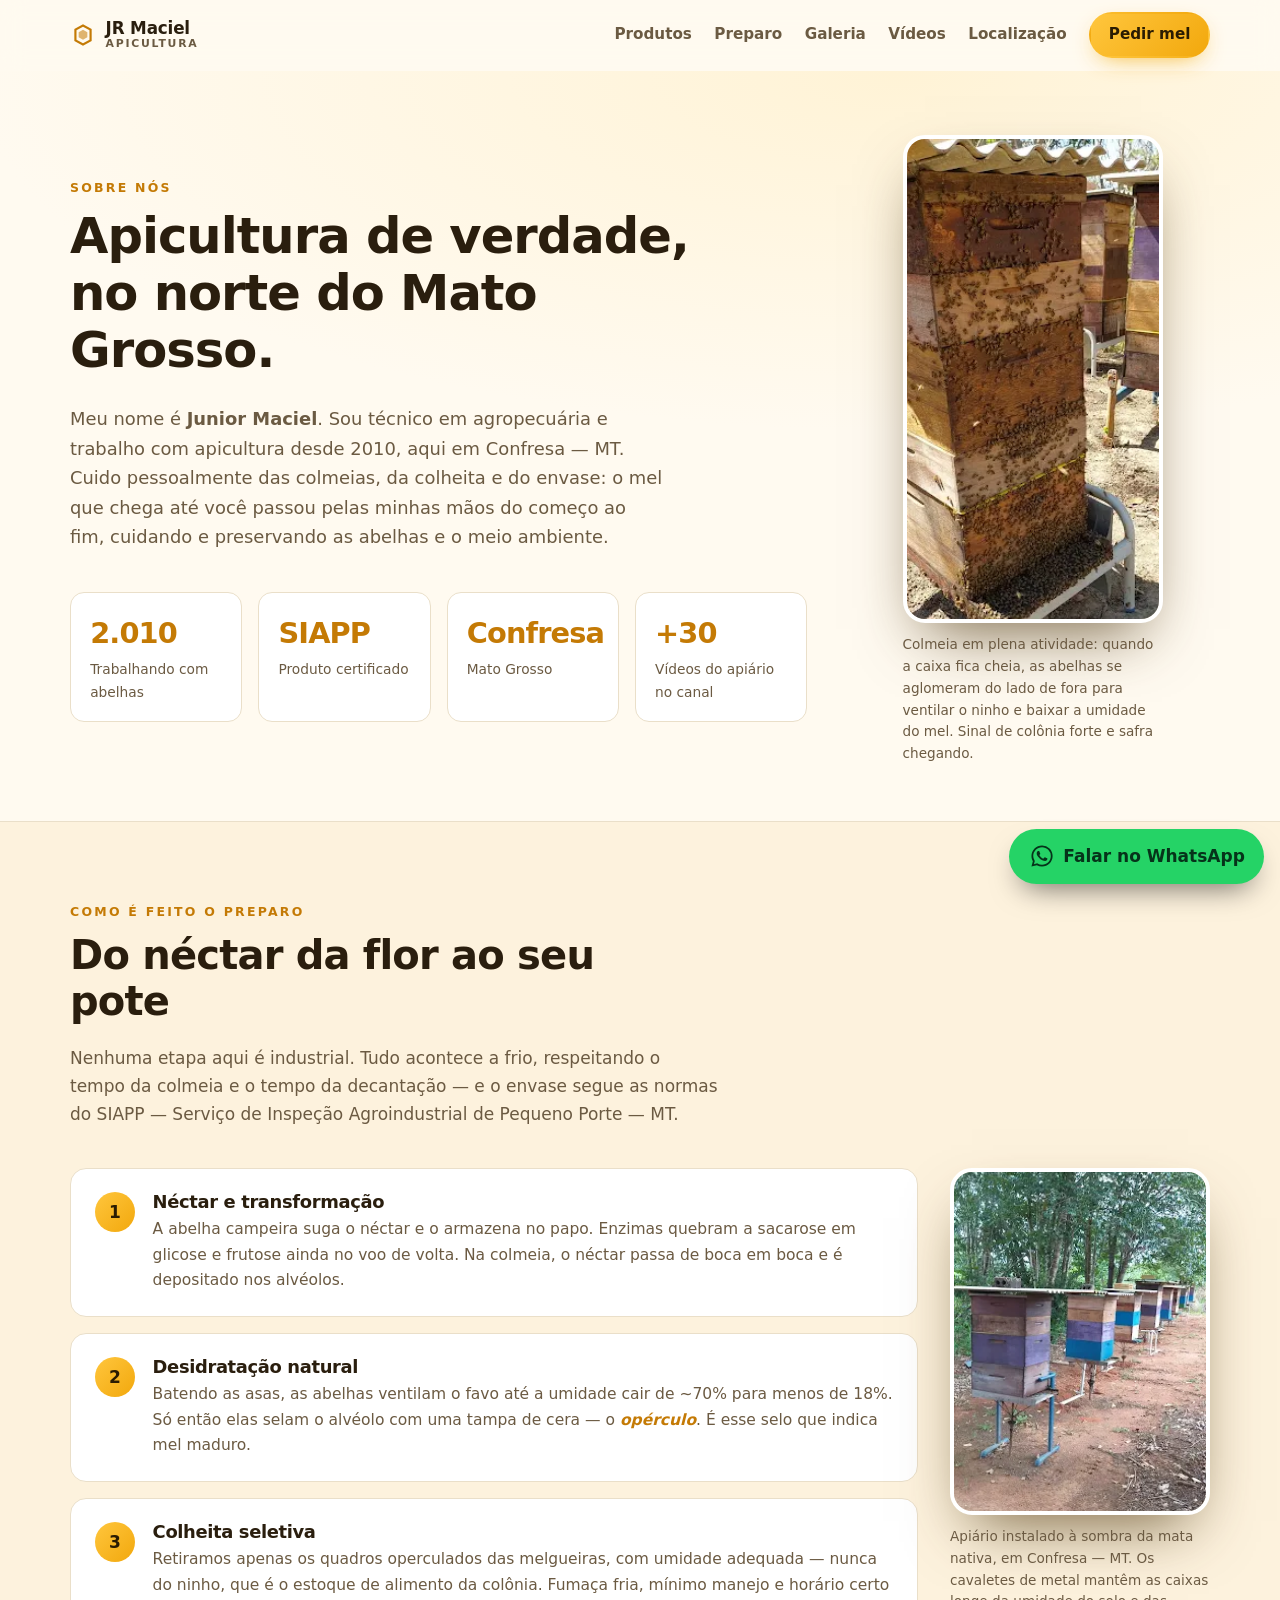
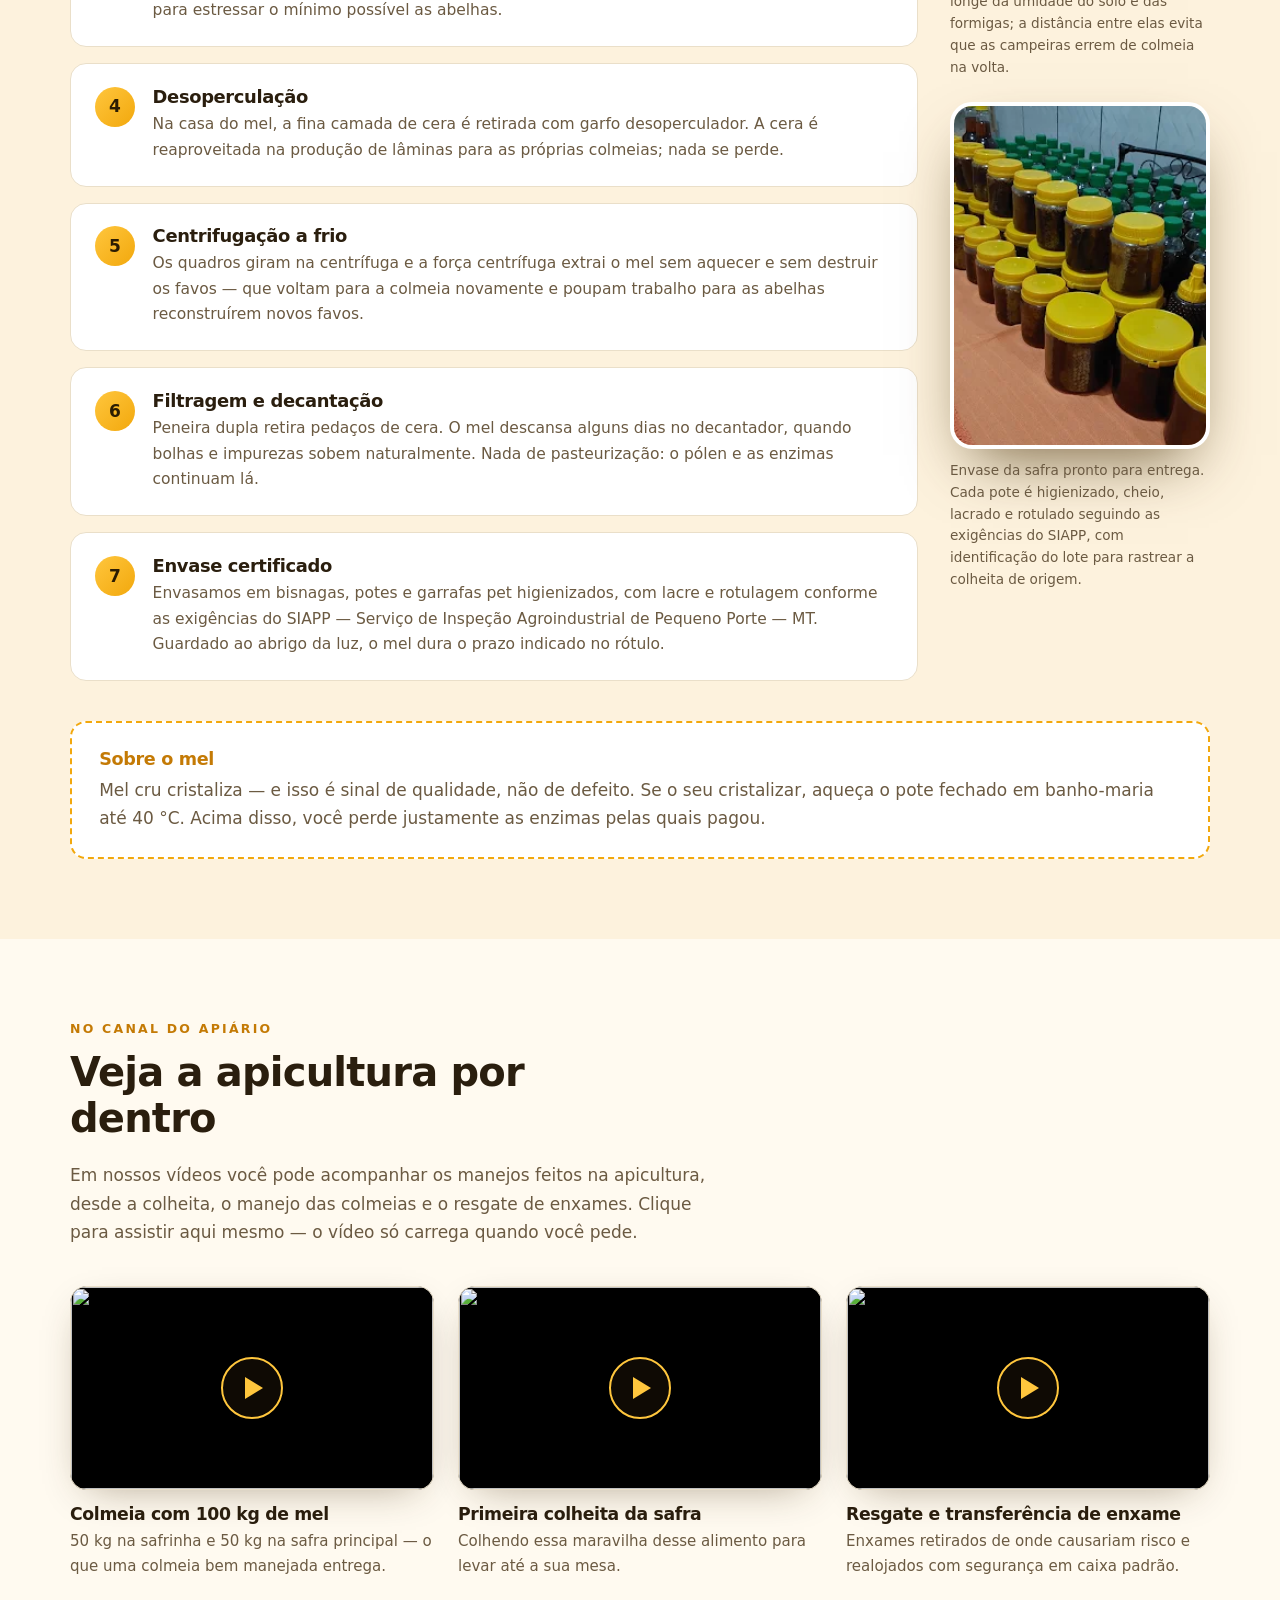
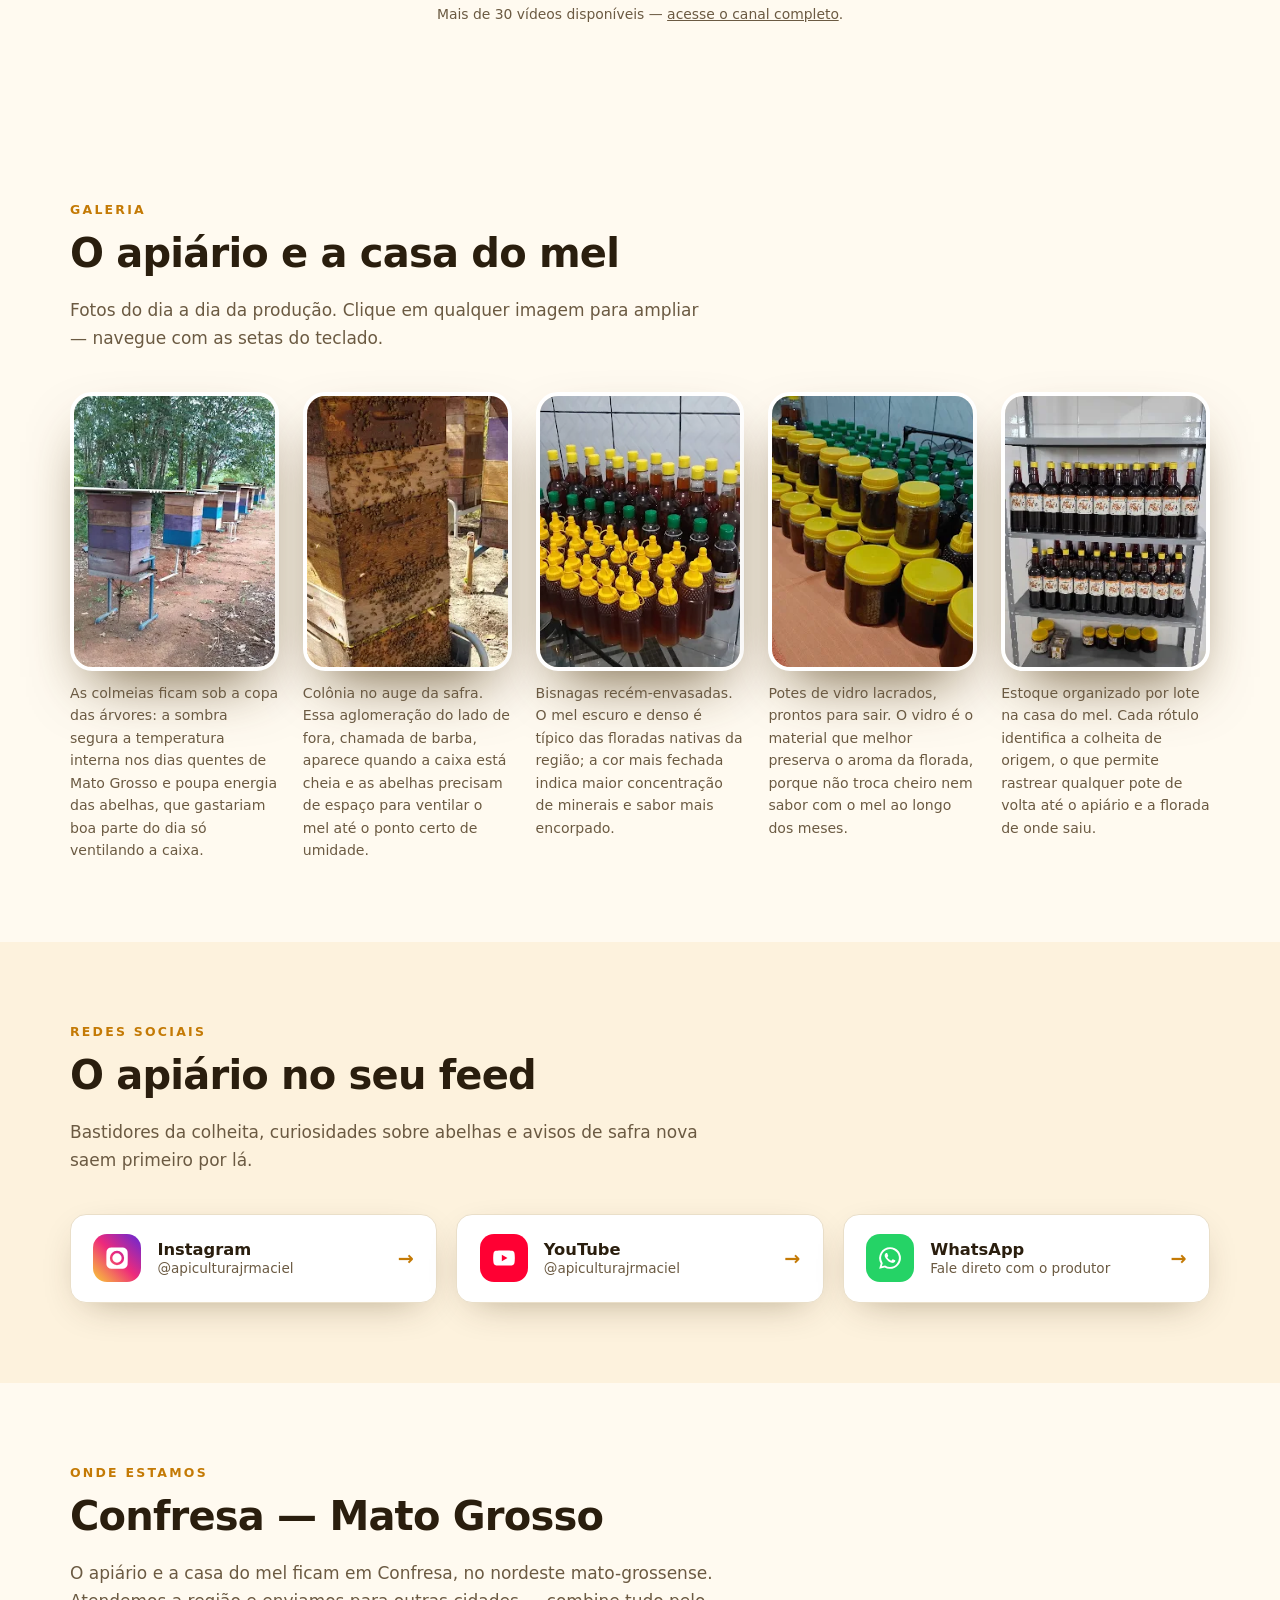
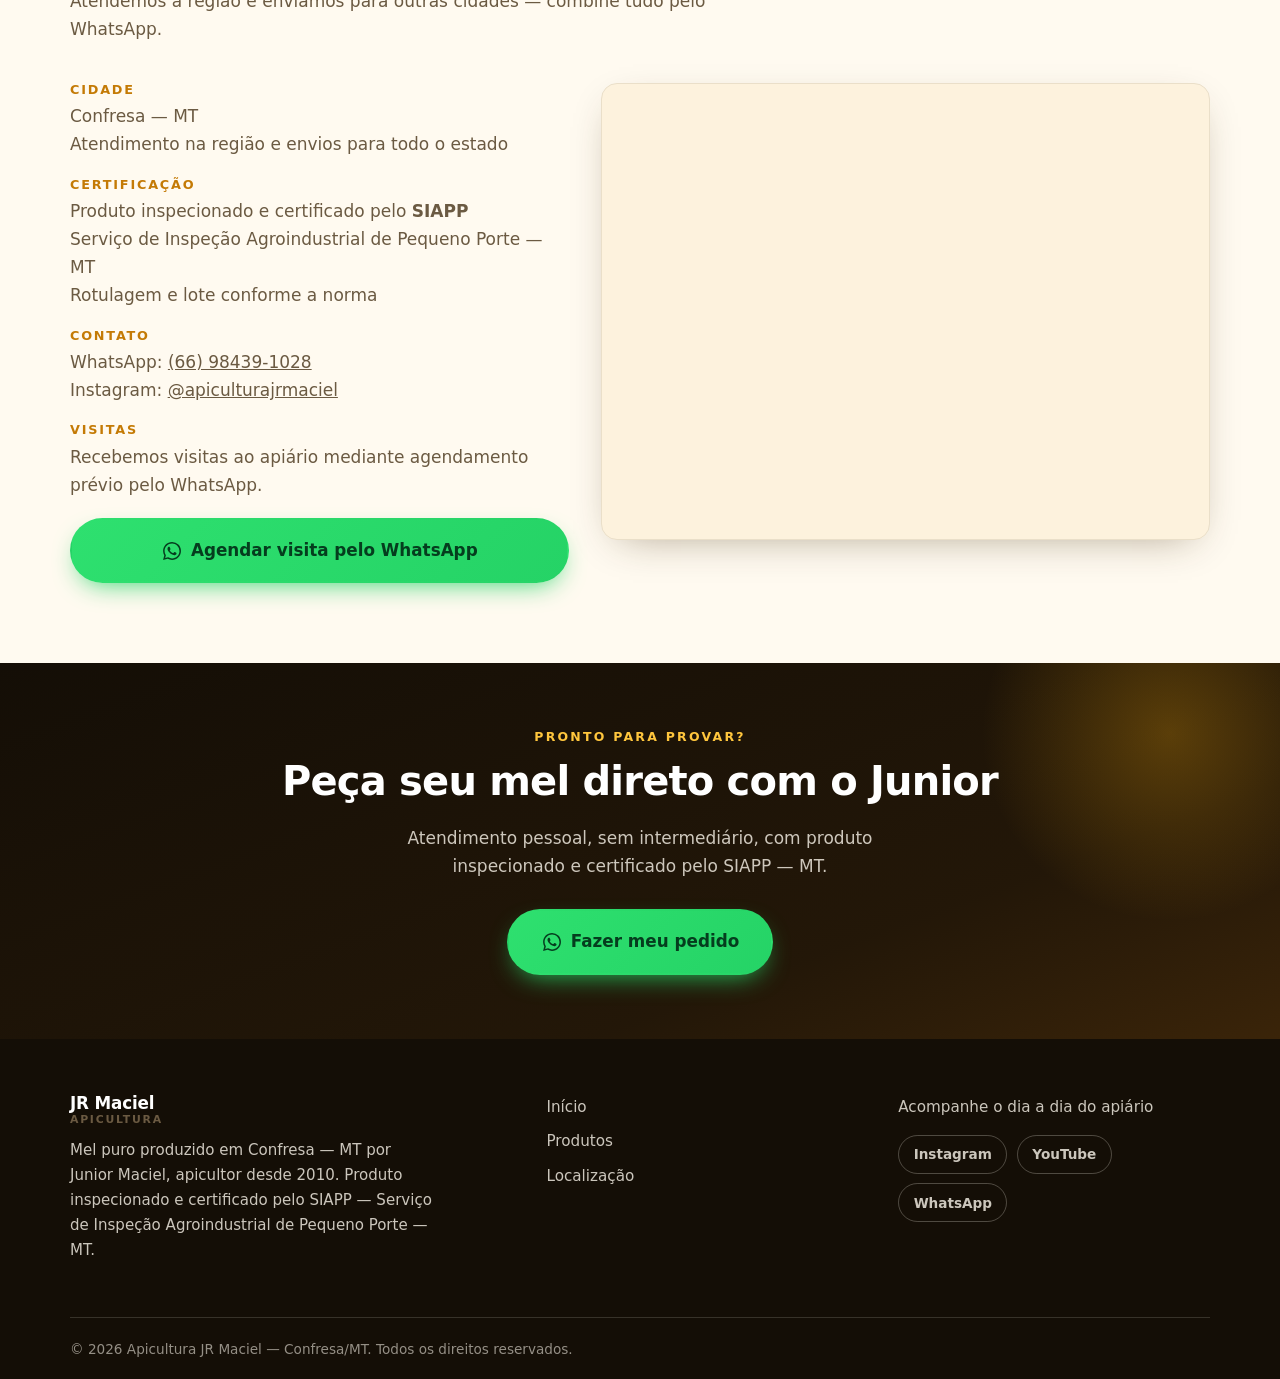
==== commit aa9c8573: "Ajustes textuais: SIAPP por extenso, florada amazonica e processo revisado Certificacao escrita por " ====
--- a/sobre.html
+++ b/sobre.html
@@ -49,7 +49,7 @@
       <div>
         <p class="kicker">Sobre nós</p>
         <h1>Apicultura de verdade, no norte do Mato Grosso.</h1>
-        <p class="lead">Meu nome é <strong>Junior Maciel</strong>. Sou técnico em agropecuária e trabalho com apicultura desde 2010, aqui em Confresa — MT. Cuido pessoalmente das colmeias, da colheita e do envase: o mel que chega até você passou pelas minhas mãos do começo ao fim.</p>
+        <p class="lead">Meu nome é <strong>Junior Maciel</strong>. Sou técnico em agropecuária e trabalho com apicultura desde 2010, aqui em Confresa — MT. Cuido pessoalmente das colmeias, da colheita e do envase: o mel que chega até você passou pelas minhas mãos do começo ao fim, cuidando e preservando as abelhas e o meio ambiente.</p>
         <div class="stats">
           <div><strong data-contar="2010">0</strong><span>Trabalhando com abelhas</span></div>
           <div><strong>SIAPP</strong><span>Produto certificado</span></div>
@@ -69,7 +69,7 @@
     <div class="wrap">
       <p class="kicker">Como é feito o preparo</p>
       <h2 class="h2">Do néctar da flor ao seu pote</h2>
-      <p class="sec__sub">Nenhuma etapa aqui é industrial. Tudo acontece a frio, respeitando o tempo da colmeia e o tempo da decantação — e o envase segue as normas do SIAPP.</p>
+      <p class="sec__sub">Nenhuma etapa aqui é industrial. Tudo acontece a frio, respeitando o tempo da colmeia e o tempo da decantação — e o envase segue as normas do SIAPP — Serviço de Inspeção Agroindustrial de Pequeno Porte — MT.</p>
 
       <div class="preparo__wrap">
         <ol class="preparo">
@@ -83,7 +83,7 @@
           </li>
           <li class="reveal"><span class="preparo__n">3</span>
             <div><h3>Colheita seletiva</h3>
-            <p>Retiramos apenas os quadros operculados das melgueiras — nunca do ninho, que é o estoque de alimento da colônia. Fumaça fria, mínimo manejo e horário certo para estressar o mínimo possível as abelhas.</p></div>
+            <p>Retiramos apenas os quadros operculados das melgueiras, com umidade adequada — nunca do ninho, que é o estoque de alimento da colônia. Fumaça fria, mínimo manejo e horário certo para estressar o mínimo possível as abelhas.</p></div>
           </li>
           <li class="reveal"><span class="preparo__n">4</span>
             <div><h3>Desoperculação</h3>
@@ -91,7 +91,7 @@
           </li>
           <li class="reveal"><span class="preparo__n">5</span>
             <div><h3>Centrifugação a frio</h3>
-            <p>Os quadros giram na centrífuga e a força centrífuga extrai o mel sem aquecer e sem destruir os favos — que voltam para a colmeia e poupam trabalho às abelhas na safra seguinte.</p></div>
+            <p>Os quadros giram na centrífuga e a força centrífuga extrai o mel sem aquecer e sem destruir os favos — que voltam para a colmeia novamente e poupam trabalho para as abelhas reconstruírem novos favos.</p></div>
           </li>
           <li class="reveal"><span class="preparo__n">6</span>
             <div><h3>Filtragem e decantação</h3>
@@ -99,7 +99,7 @@
           </li>
           <li class="reveal"><span class="preparo__n">7</span>
             <div><h3>Envase certificado</h3>
-            <p>Envasamos em bisnagas, potes e garrafas higienizados, com lacre e rotulagem conforme as exigências do SIAPP. Guardado ao abrigo da luz, o mel dura o prazo indicado no rótulo.</p></div>
+            <p>Envasamos em bisnagas, potes e garrafas pet higienizados, com lacre e rotulagem conforme as exigências do SIAPP — Serviço de Inspeção Agroindustrial de Pequeno Porte — MT. Guardado ao abrigo da luz, o mel dura o prazo indicado no rótulo.</p></div>
           </li>
         </ol>
         <aside class="preparo__fotos" data-galeria>
@@ -115,8 +115,8 @@
       </div>
 
       <div class="dica reveal">
-        <h3>Dica do apicultor</h3>
-        <p>Mel cru cristaliza — e isso é sinal de qualidade, não de defeito. Se o seu endurecer, aqueça o pote fechado em banho-maria até 40 °C. Acima disso, você perde justamente as enzimas pelas quais pagou.</p>
+        <h3>Sobre o mel</h3>
+        <p>Mel cru cristaliza — e isso é sinal de qualidade, não de defeito. Se o seu cristalizar, aqueça o pote fechado em banho-maria até 40 °C. Acima disso, você perde justamente as enzimas pelas quais pagou.</p>
       </div>
     </div>
   </section>
@@ -126,7 +126,7 @@
     <div class="wrap">
       <p class="kicker">No canal do apiário</p>
       <h2 class="h2">Veja a apicultura por dentro</h2>
-      <p class="sec__sub">Três vídeos do próprio apiário, gravados pelo Junior. Clique para assistir aqui mesmo — o vídeo só carrega quando você pede.</p>
+      <p class="sec__sub">Em nossos vídeos você pode acompanhar os manejos feitos na apicultura, desde a colheita, o manejo das colmeias e o resgate de enxames. Clique para assistir aqui mesmo — o vídeo só carrega quando você pede.</p>
 
       <div class="grid grid--3">
         <article class="videocard reveal">
@@ -143,7 +143,7 @@
             <span class="video__play" aria-hidden="true"></span>
           </div>
           <h3>Primeira colheita da safra</h3>
-          <p>Da abertura das colmeias à centrífuga: exatamente as etapas descritas acima, na prática.</p>
+          <p>Colhendo essa maravilha desse alimento para levar até a sua mesa.</p>
         </article>
         <article class="videocard reveal">
           <div class="video" data-yt="fpCr0dLYXk0" data-titulo="Como transferir colmeias da natureza para caixa padrão" role="button" tabindex="0" aria-label="Assistir: como transferir colmeias da natureza para caixa padrão">
@@ -236,7 +236,7 @@
           </div>
           <div class="info">
             <h3>Certificação</h3>
-            <p>Produto envasado sob inspeção <strong>SIAPP</strong><br>Rotulagem e lote conforme a norma</p>
+            <p>Produto inspecionado e certificado pelo <strong>SIAPP</strong><br>Serviço de Inspeção Agroindustrial de Pequeno Porte — MT<br>Rotulagem e lote conforme a norma</p>
           </div>
           <div class="info">
             <h3>Contato</h3>
@@ -263,7 +263,7 @@
     <div class="wrap center">
       <p class="kicker kicker--light">Pronto para provar?</p>
       <h2 class="h2 h2--light" style="max-width:100%;margin-inline:auto">Peça seu mel direto com o Junior</h2>
-      <p class="cta__sub" style="margin-inline:auto">Atendimento pessoal, sem intermediário, com produto certificado pelo SIAPP.</p>
+      <p class="cta__sub" style="margin-inline:auto">Atendimento pessoal, sem intermediário, com produto inspecionado e certificado pelo SIAPP — MT.</p>
       <a class="btn btn--wpp btn--lg" data-wpp="Olá, JR Maciel! Vim pelo site e quero fazer um pedido de mel." target="_blank" rel="noopener"><svg class="ico-wa" viewBox="0 0 32 32" width="22" height="22" aria-hidden="true"><path fill="currentColor" d="M16.04 3C8.86 3 3.03 8.83 3.03 16.01c0 2.29.6 4.53 1.75 6.5L3 29l6.65-1.74a12.94 12.94 0 0 0 6.39 1.67h.01c7.18 0 13.01-5.83 13.01-13.01 0-3.48-1.35-6.74-3.81-9.2A12.9 12.9 0 0 0 16.04 3Zm0 23.73h-.01a10.8 10.8 0 0 1-5.5-1.51l-.4-.23-4.09 1.07 1.09-3.99-.26-.41a10.76 10.76 0 0 1-1.65-5.75c0-5.96 4.86-10.81 10.83-10.81 2.89 0 5.6 1.13 7.64 3.17a10.73 10.73 0 0 1 3.17 7.65c0 5.96-4.86 10.81-10.82 10.81Zm5.94-8.1c-.33-.16-1.93-.95-2.22-1.06-.3-.11-.52-.16-.73.16-.22.33-.84 1.06-1.03 1.28-.19.22-.38.24-.7.08-.33-.16-1.38-.51-2.62-1.62-.97-.86-1.62-1.93-1.81-2.25-.19-.33-.02-.5.14-.66.15-.15.33-.38.49-.57.16-.19.22-.33.33-.55.11-.22.05-.41-.03-.57-.08-.16-.73-1.76-1-2.41-.26-.63-.53-.55-.73-.56l-.62-.01c-.22 0-.57.08-.86.41-.3.33-1.13 1.1-1.13 2.69s1.16 3.12 1.32 3.34c.16.22 2.28 3.48 5.52 4.88.77.33 1.37.53 1.84.68.77.25 1.48.21 2.03.13.62-.09 1.93-.79 2.2-1.55.27-.76.27-1.42.19-1.55-.08-.14-.3-.22-.62-.38Z"/></svg>Fazer meu pedido</a>
     </div>
   </section>
@@ -274,7 +274,7 @@
   <div class="wrap foot__in">
     <div>
       <span class="brand brand--foot"><span class="brand__txt">JR Maciel<small>Apicultura</small></span></span>
-      <p class="foot__p">Mel puro produzido em Confresa — MT por Junior Maciel, apicultor desde 2010. Produto certificado pelo SIAPP.</p>
+      <p class="foot__p">Mel puro produzido em Confresa — MT por Junior Maciel, apicultor desde 2010. Produto inspecionado e certificado pelo SIAPP — Serviço de Inspeção Agroindustrial de Pequeno Porte — MT.</p>
     </div>
     <nav class="foot__nav" aria-label="Rodapé">
       <a href="/">Início</a>
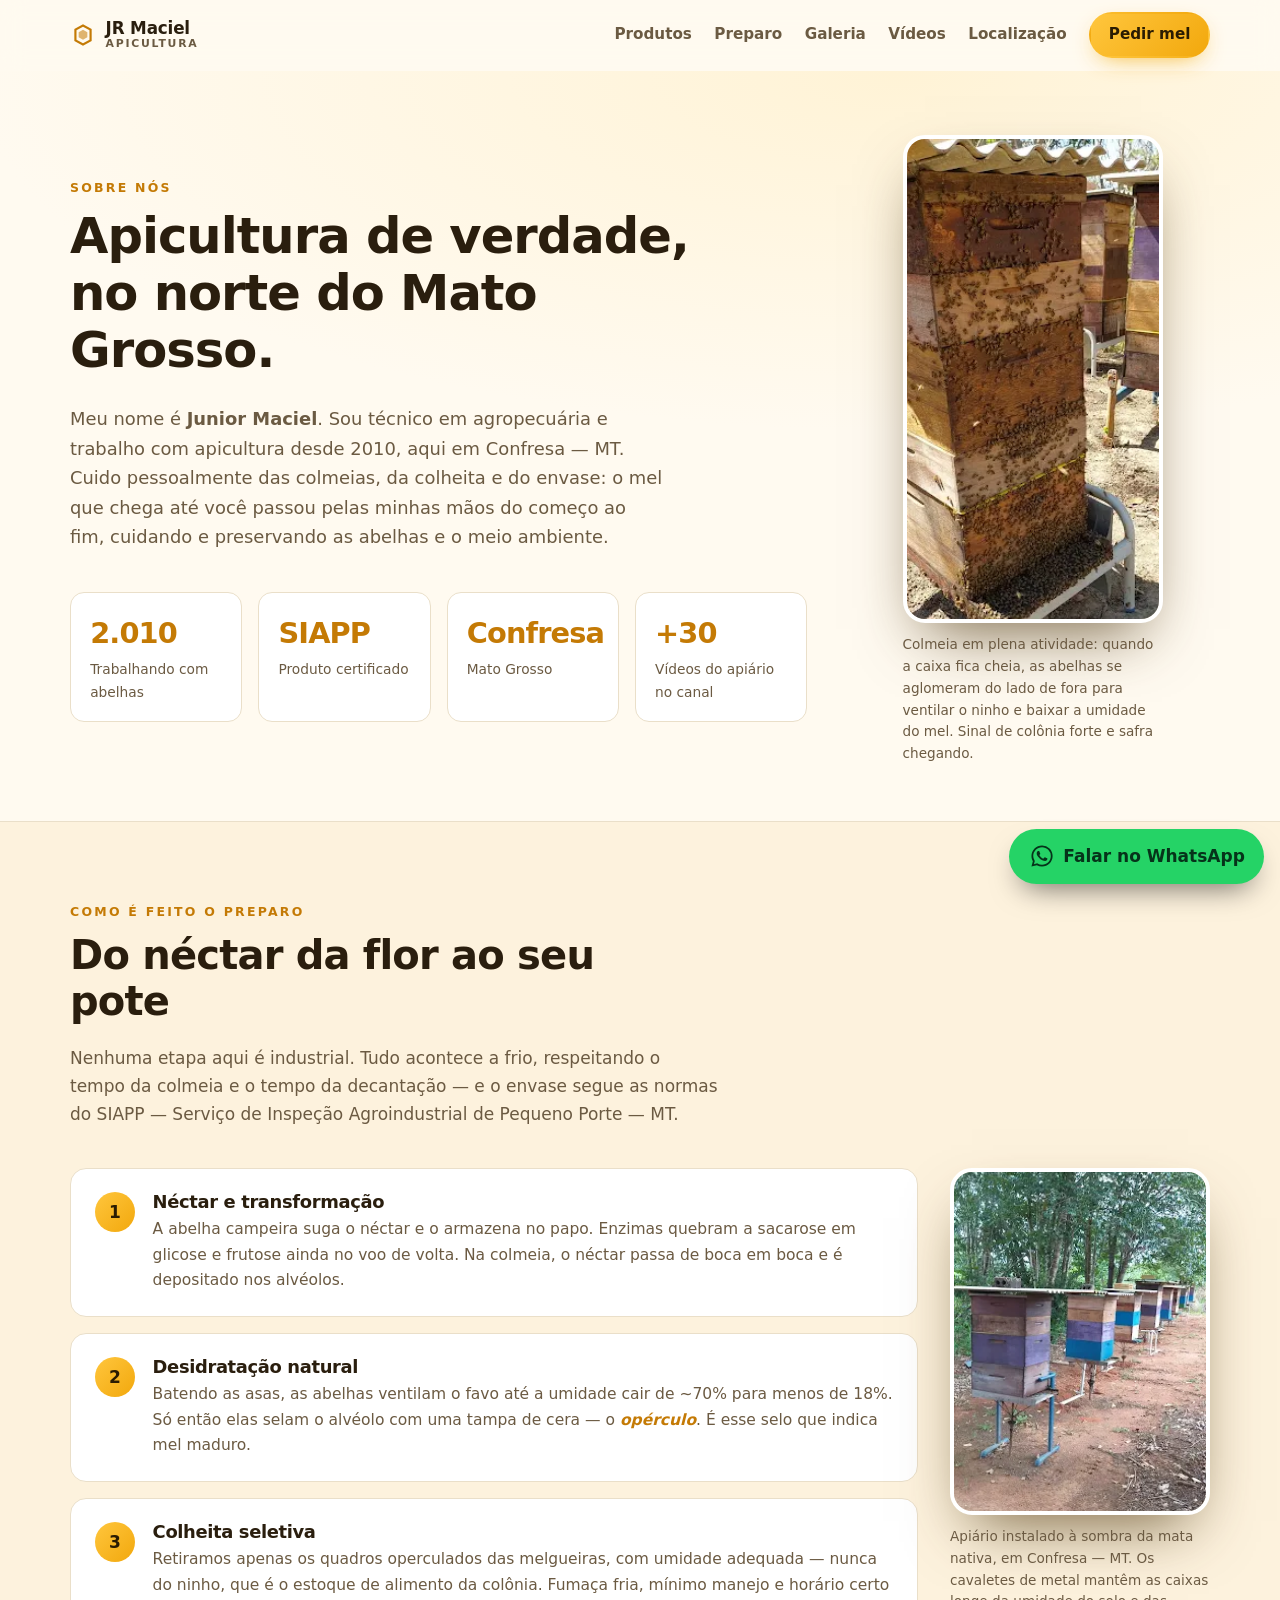
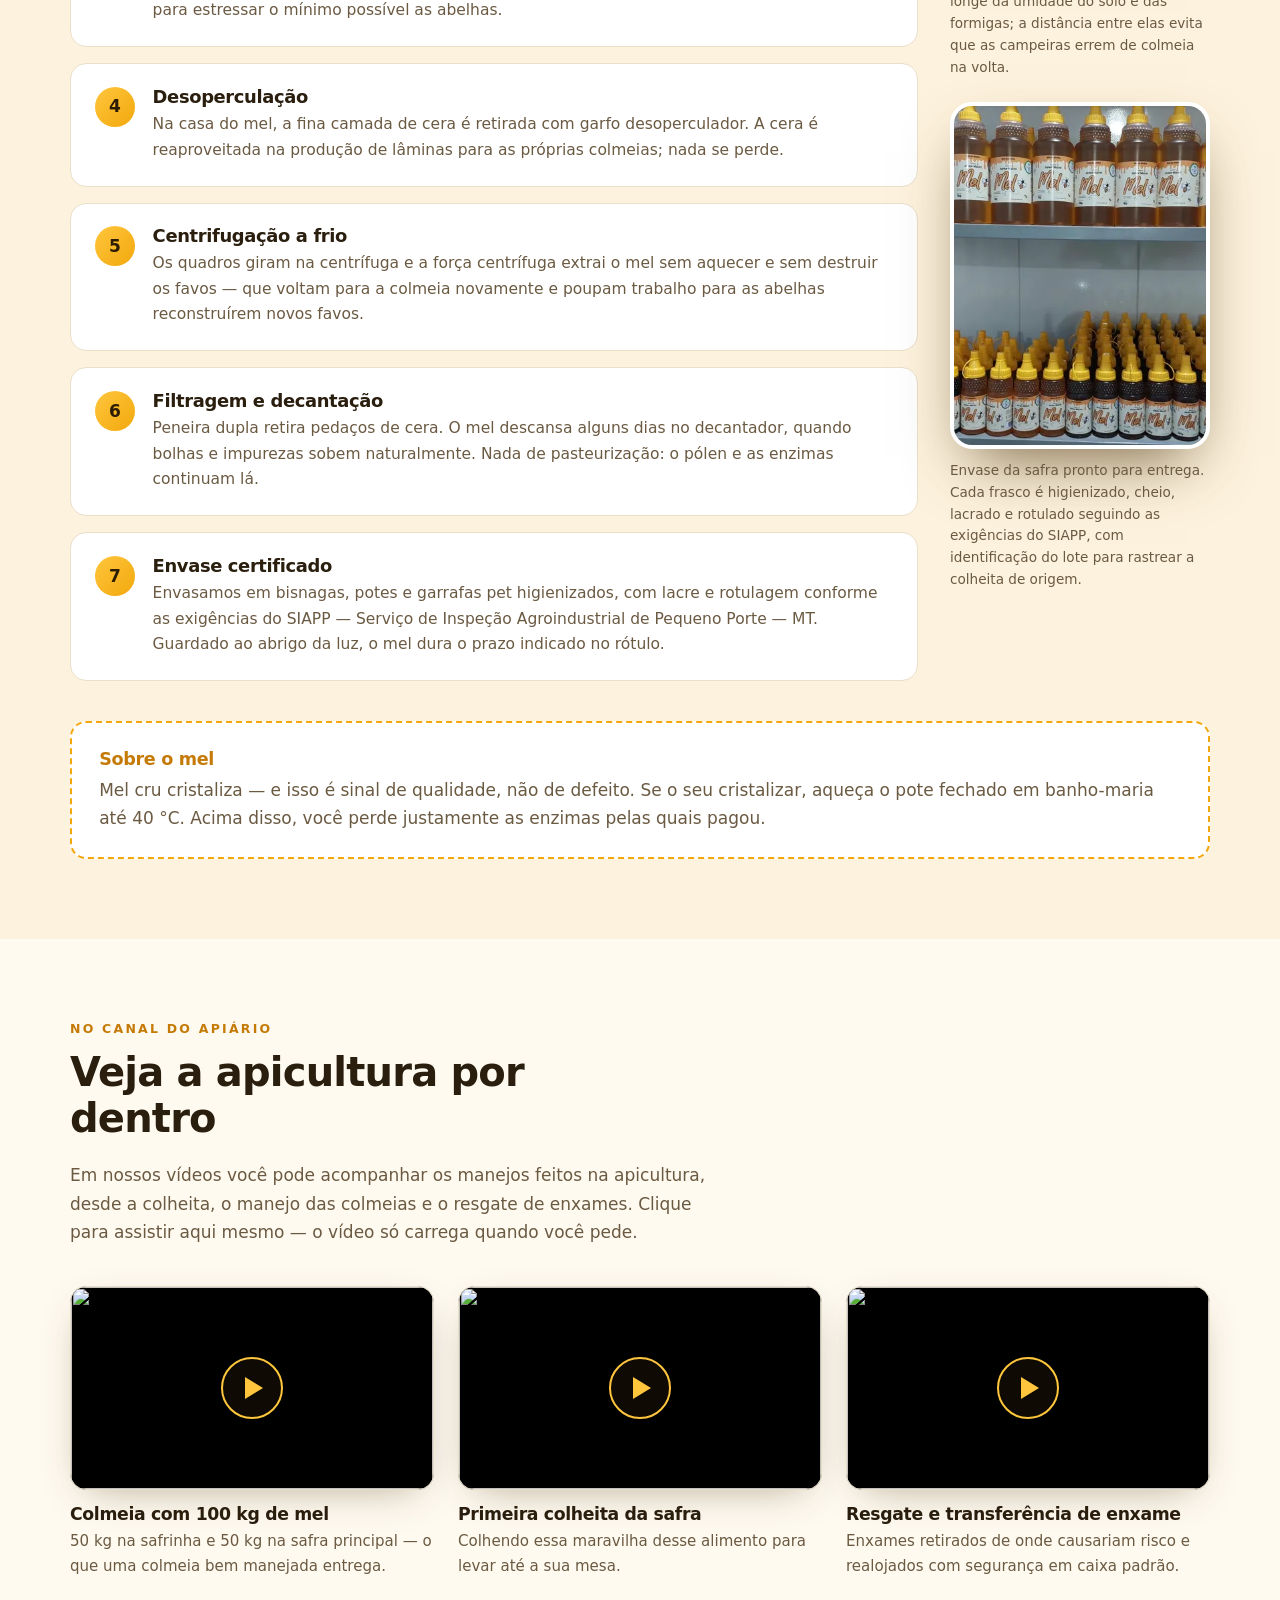
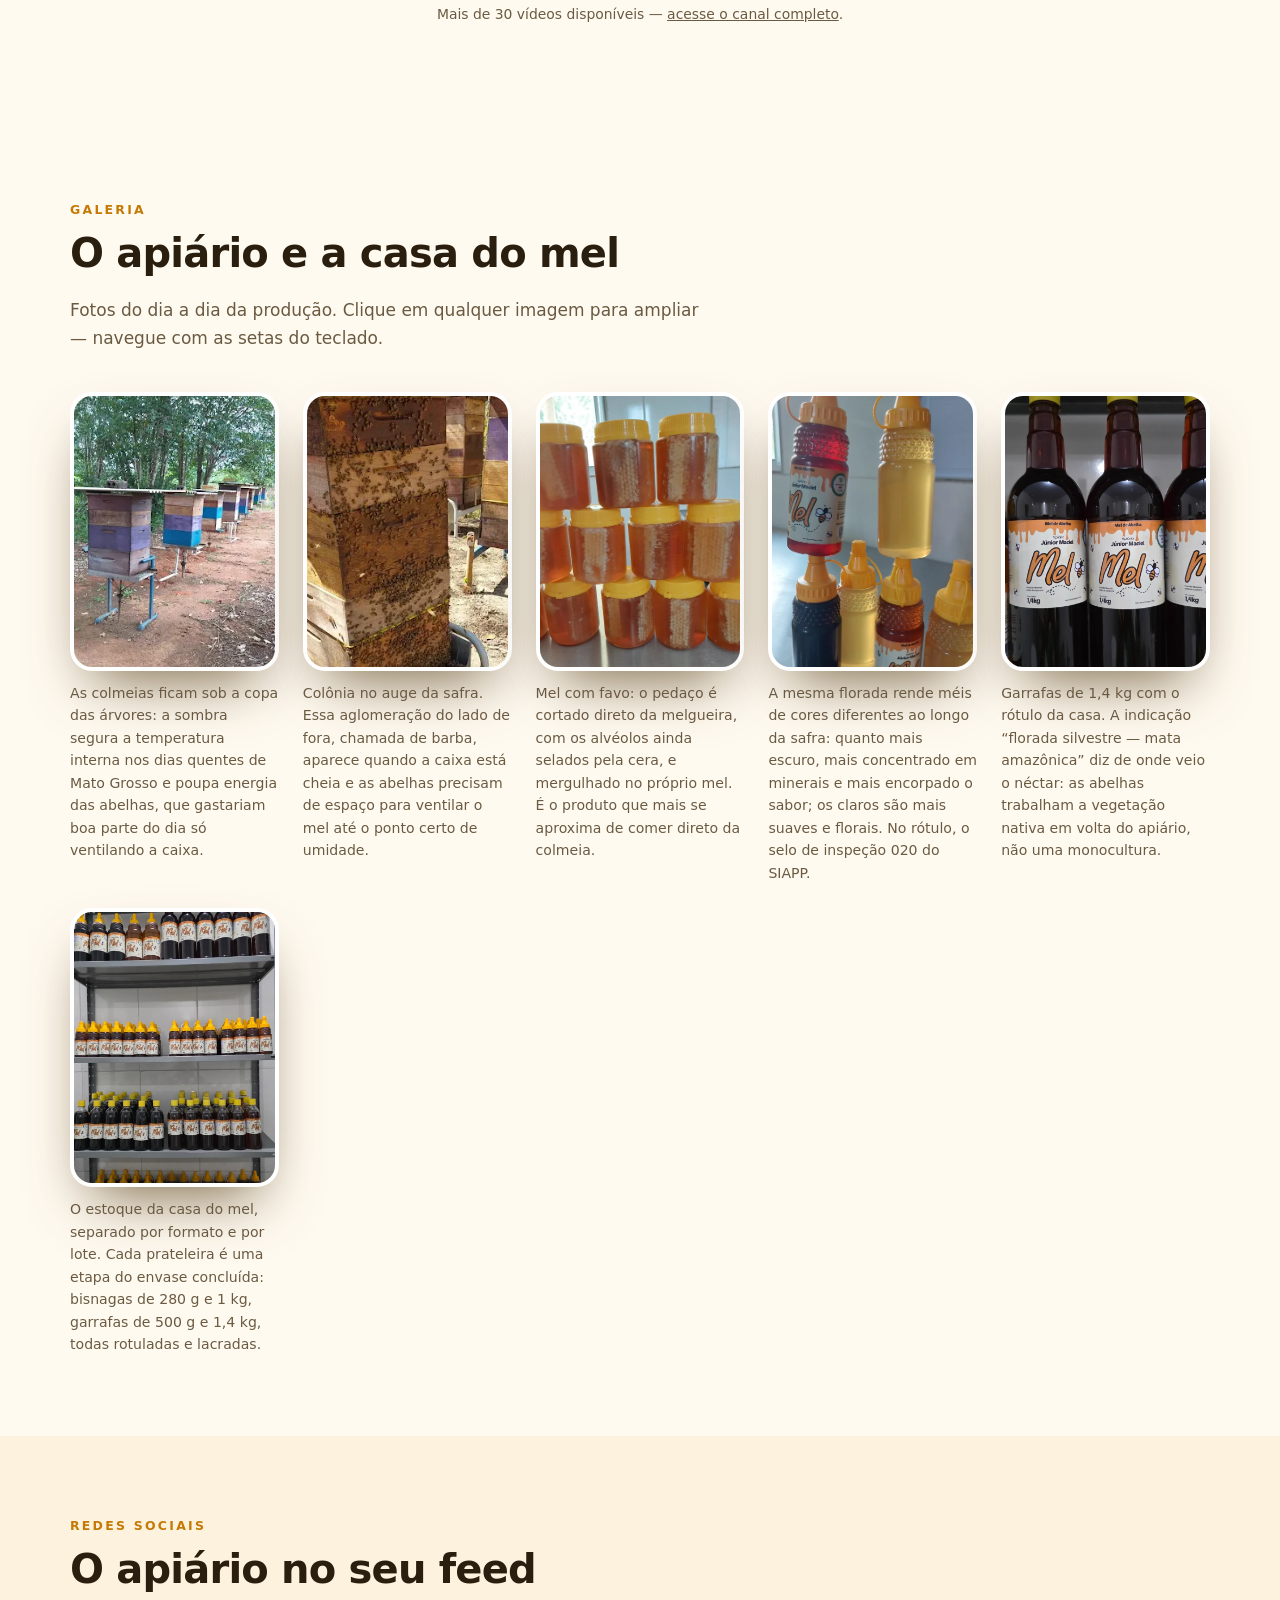
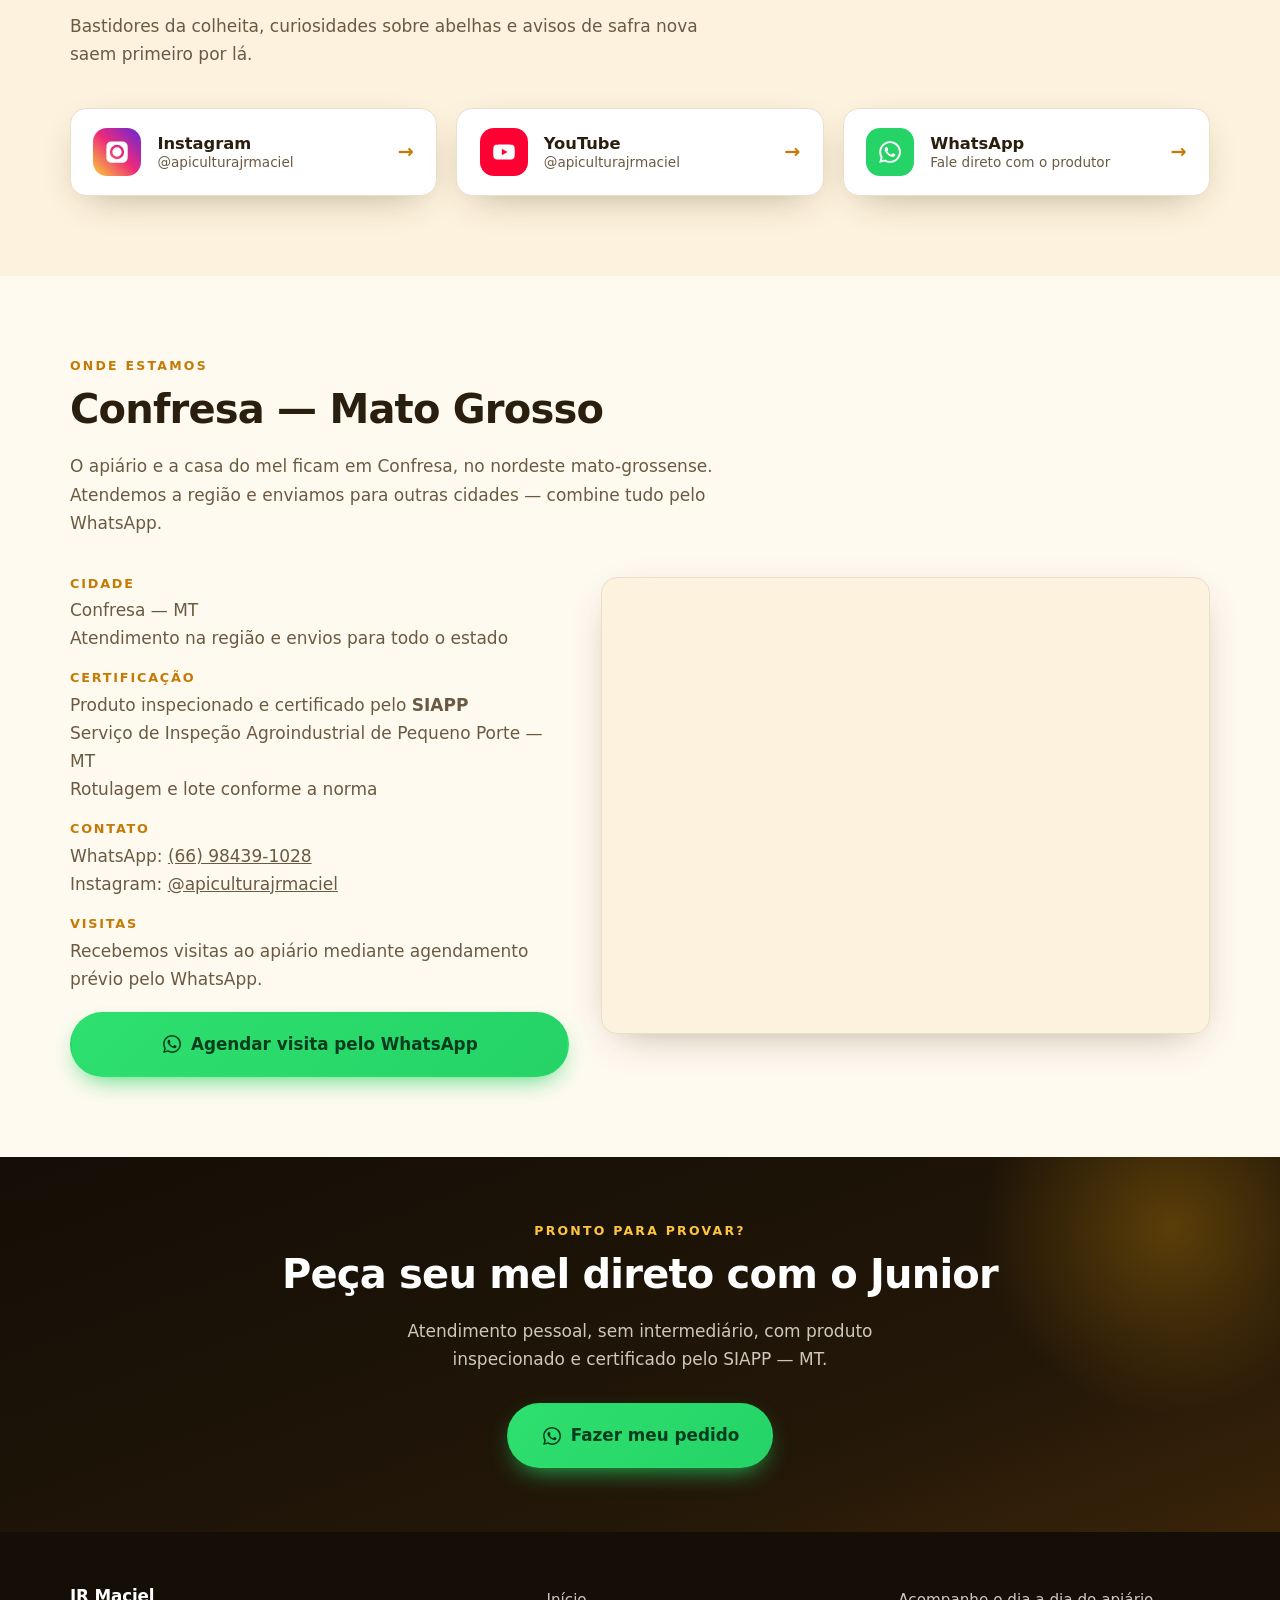
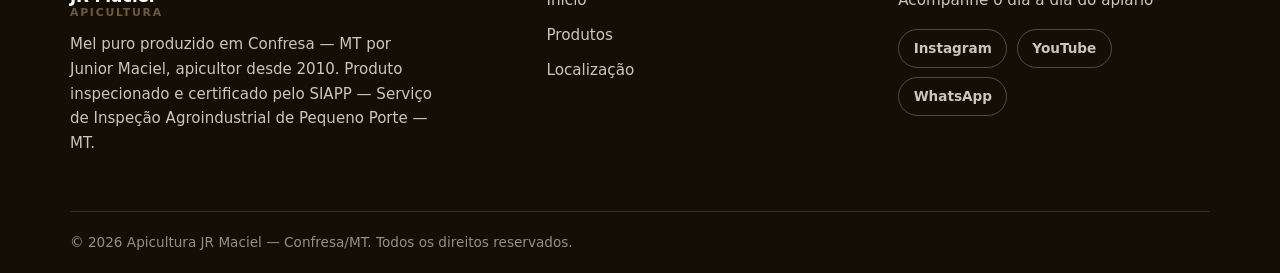
==== commit 5bf35bff: "Video no hero, fotos reais em alta e produtos realocados Topo da landing agora roda 15s da casa do m" ====
--- a/sobre.html
+++ b/sobre.html
@@ -11,7 +11,7 @@
 <meta property="og:title" content="Sobre o Apiário e o Preparo do Mel | Apicultura JR Maciel">
 <meta property="og:description" content="Nosso processo de produção em Confresa-MT, galeria e vídeos do apiário e como nos encontrar.">
 <meta property="og:url" content="https://jrmaciel.vercel.app/sobre.html">
-<meta property="og:image" content="https://jrmaciel.vercel.app/img/apiario-colmeias.webp">
+<meta property="og:image" content="https://jrmaciel.vercel.app/img/mel-com-favo.webp">
 <meta property="og:locale" content="pt_BR">
 <link rel="icon" href="/favicon.svg" type="image/svg+xml">
 <link rel="preconnect" href="https://i.ytimg.com">
@@ -108,8 +108,8 @@
             <figcaption>Apiário instalado à sombra da mata nativa, em Confresa — MT. Os cavaletes de metal mantêm as caixas longe da umidade do solo e das formigas; a distância entre elas evita que as campeiras errem de colmeia na volta.</figcaption>
           </figure>
           <figure class="foto">
-            <img src="/img/potes-mel.webp" alt="Dezenas de potes de vidro de boca larga cheios de mel âmbar-escuro, tampas amarelas de rosca, organizados em fileiras sobre toalha clara, com garrafas ao fundo") width="229" height="509" loading="lazy">
-            <figcaption>Envase da safra pronto para entrega. Cada pote é higienizado, cheio, lacrado e rotulado seguindo as exigências do SIAPP, com identificação do lote para rastrear a colheita de origem.</figcaption>
+            <img src="/img/produto-bisnagas.webp" alt="Prateleiras com bisnagas de 1 kg em cima e de 280 g embaixo, todas rotuladas e com tampa dosadora amarela" width="900" height="507" loading="lazy">
+            <figcaption>Envase da safra pronto para entrega. Cada frasco é higienizado, cheio, lacrado e rotulado seguindo as exigências do SIAPP, com identificação do lote para rastrear a colheita de origem.</figcaption>
           </figure>
         </aside>
       </div>
@@ -174,16 +174,20 @@
           <figcaption>Colônia no auge da safra. Essa aglomeração do lado de fora, chamada de barba, aparece quando a caixa está cheia e as abelhas precisam de espaço para ventilar o mel até o ponto certo de umidade.</figcaption>
         </figure>
         <figure class="foto foto--g">
-          <img src="/img/bisnagas-mel.webp" alt="Bisnagas de mel enfileiradas sobre bancada de vidro, o mel âmbar visível através do plástico, com tampas dosadoras amarelas e verdes" width="247" height="509" loading="lazy">
-          <figcaption>Bisnagas recém-envasadas. O mel escuro e denso é típico das floradas nativas da região; a cor mais fechada indica maior concentração de minerais e sabor mais encorpado.</figcaption>
-        </figure>
-        <figure class="foto foto--g">
-          <img src="/img/potes-mel.webp" alt="Fileiras de potes de vidro de boca larga cheios de mel, com tampas amarelas de rosca, sobre toalha clara" width="229" height="509" loading="lazy">
-          <figcaption>Potes de vidro lacrados, prontos para sair. O vidro é o material que melhor preserva o aroma da florada, porque não troca cheiro nem sabor com o mel ao longo dos meses.</figcaption>
-        </figure>
-        <figure class="foto foto--g">
-          <img src="/img/prateleira-produtos.webp" alt="Estante de aço com três prateleiras de garrafas de mel rotuladas da Apicultura JR Maciel e potes menores embaixo" width="235" height="509" loading="lazy">
-          <figcaption>Estoque organizado por lote na casa do mel. Cada rótulo identifica a colheita de origem, o que permite rastrear qualquer pote de volta até o apiário e a florada de onde saiu.</figcaption>
+          <img src="/img/mel-com-favo.webp" alt="Potes empilhados de mel com um pedaço inteiro de favo operculado dentro, mergulhado no mel âmbar, sobre bancada de aço" width="739" height="1600" loading="lazy">
+          <figcaption>Mel com favo: o pedaço é cortado direto da melgueira, com os alvéolos ainda selados pela cera, e mergulhado no próprio mel. É o produto que mais se aproxima de comer direto da colmeia.</figcaption>
+        </figure>
+        <figure class="foto foto--g">
+          <img src="/img/mel-cores.webp" alt="Bisnagas de mel lado a lado mostrando tons que vão do quase preto ao amarelo bem claro, uma delas com o selo Inspecionado 020 SIAPP no rótulo" width="900" height="1600" loading="lazy">
+          <figcaption>A mesma florada rende méis de cores diferentes ao longo da safra: quanto mais escuro, mais concentrado em minerais e mais encorpado o sabor; os claros são mais suaves e florais. No rótulo, o selo de inspeção 020 do SIAPP.</figcaption>
+        </figure>
+        <figure class="foto foto--g">
+          <img src="/img/garrafas-14kg.webp" alt="Garrafas pet de 1,4 kg de mel com tampa amarela e rótulo indicando florada silvestre da mata amazônica" width="739" height="1600" loading="lazy">
+          <figcaption>Garrafas de 1,4 kg com o rótulo da casa. A indicação “florada silvestre — mata amazônica” diz de onde veio o néctar: as abelhas trabalham a vegetação nativa em volta do apiário, não uma monocultura.</figcaption>
+        </figure>
+        <figure class="foto foto--g">
+          <img src="/img/estante-completa.webp" alt="Estante de aço com quatro prateleiras ocupadas por bisnagas e garrafas de mel de todos os tamanhos, rotuladas e prontas para expedição" width="739" height="1600" loading="lazy">
+          <figcaption>O estoque da casa do mel, separado por formato e por lote. Cada prateleira é uma etapa do envase concluída: bisnagas de 280 g e 1 kg, garrafas de 500 g e 1,4 kg, todas rotuladas e lacradas.</figcaption>
         </figure>
       </div>
     </div>
--- a/styles.css
+++ b/styles.css
@@ -418,3 +418,15 @@
 @media (prefers-reduced-motion:reduce){
   .foto--hero{transform:none!important}
 }
+
+/* ===== vídeo no topo da landing ===== */
+.foto--video{width:min(320px,80vw)}
+.foto--video video{display:block;width:100%;height:auto;aspect-ratio:478/850;object-fit:cover;
+  border-radius:22px;border:4px solid #fff;background:var(--escuro);
+  box-shadow:0 28px 60px -22px rgba(70,45,5,.75)}
+.foto--video::after{content:"";position:absolute;inset:0;border-radius:22px;pointer-events:none;
+  background:linear-gradient(180deg,transparent 55%,rgba(20,14,6,.35));}
+.prod__tag--raro{background:var(--verde);color:#eafff4}
+/* fotos de produto em alta: enquadramento no ponto de interesse */
+.prod__img img{object-position:center 50%}
+@media (max-width:900px){ .foto--video{width:min(280px,72vw)} }
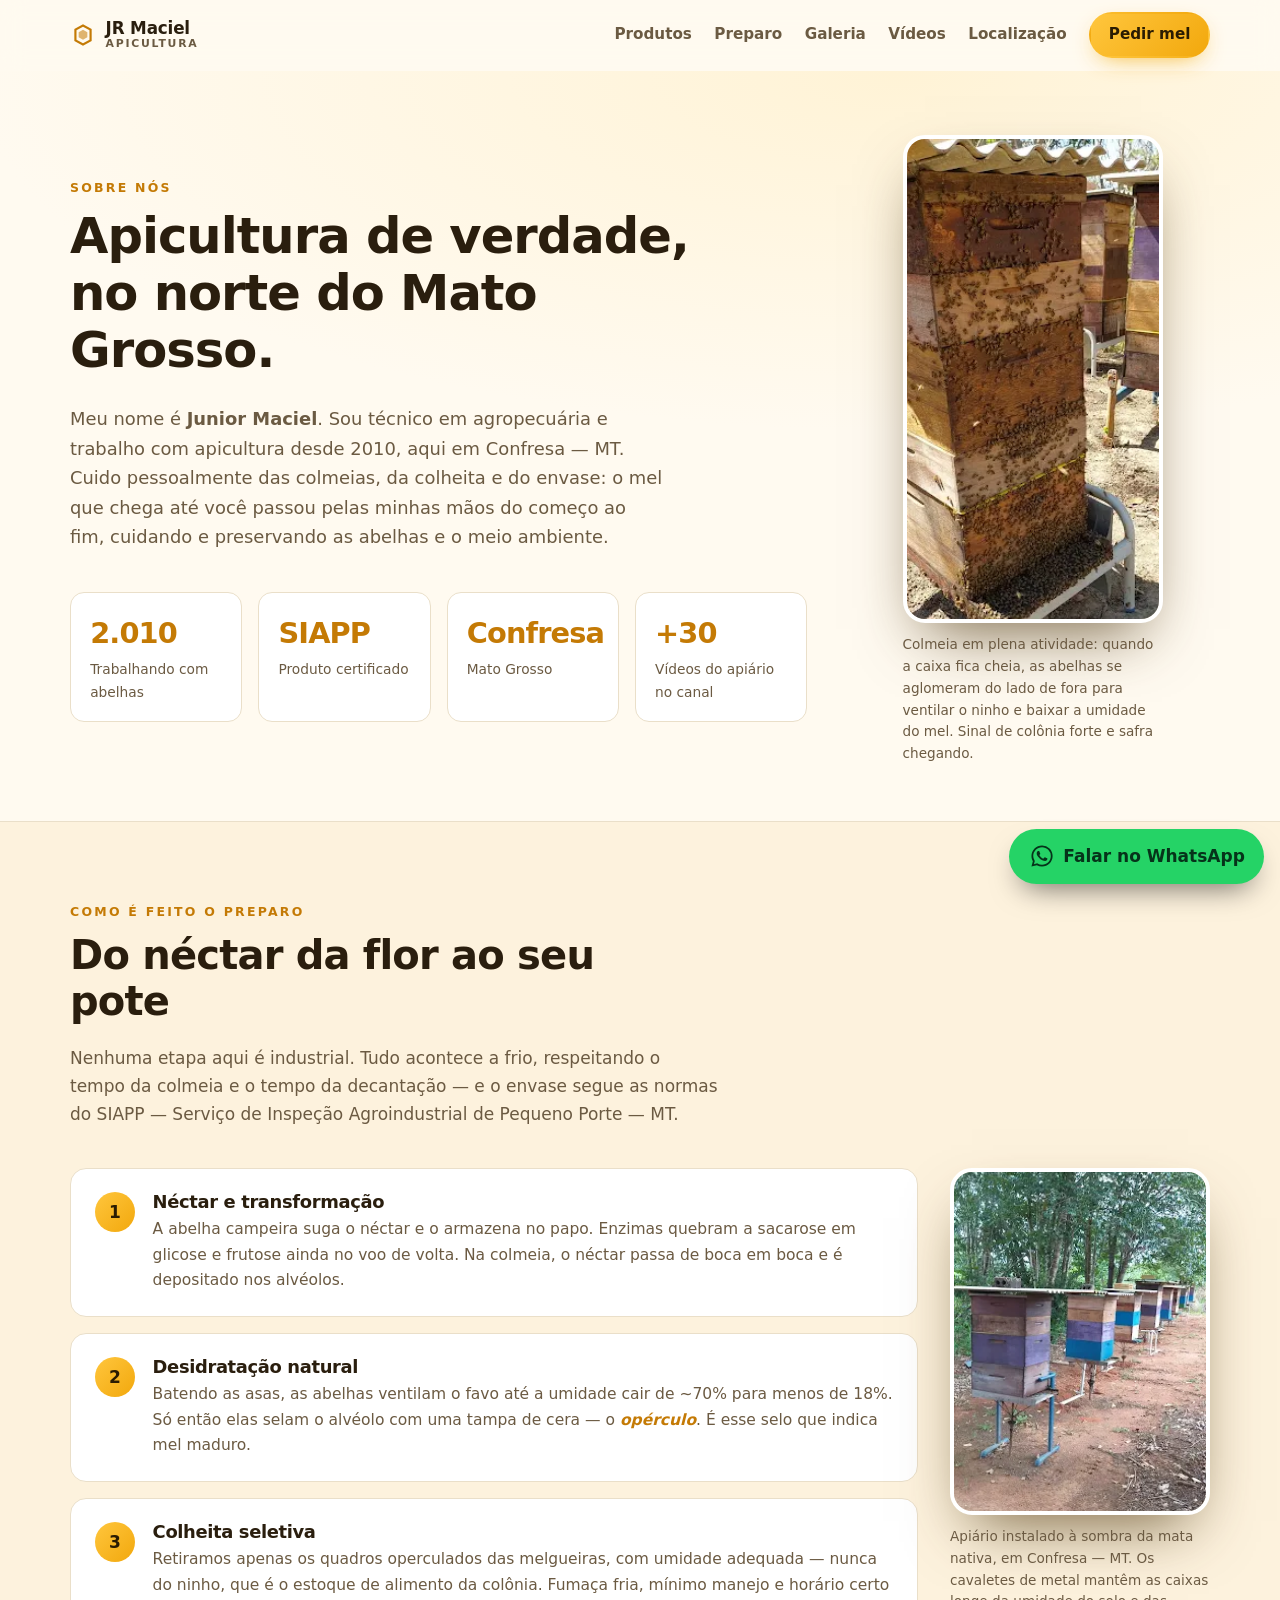
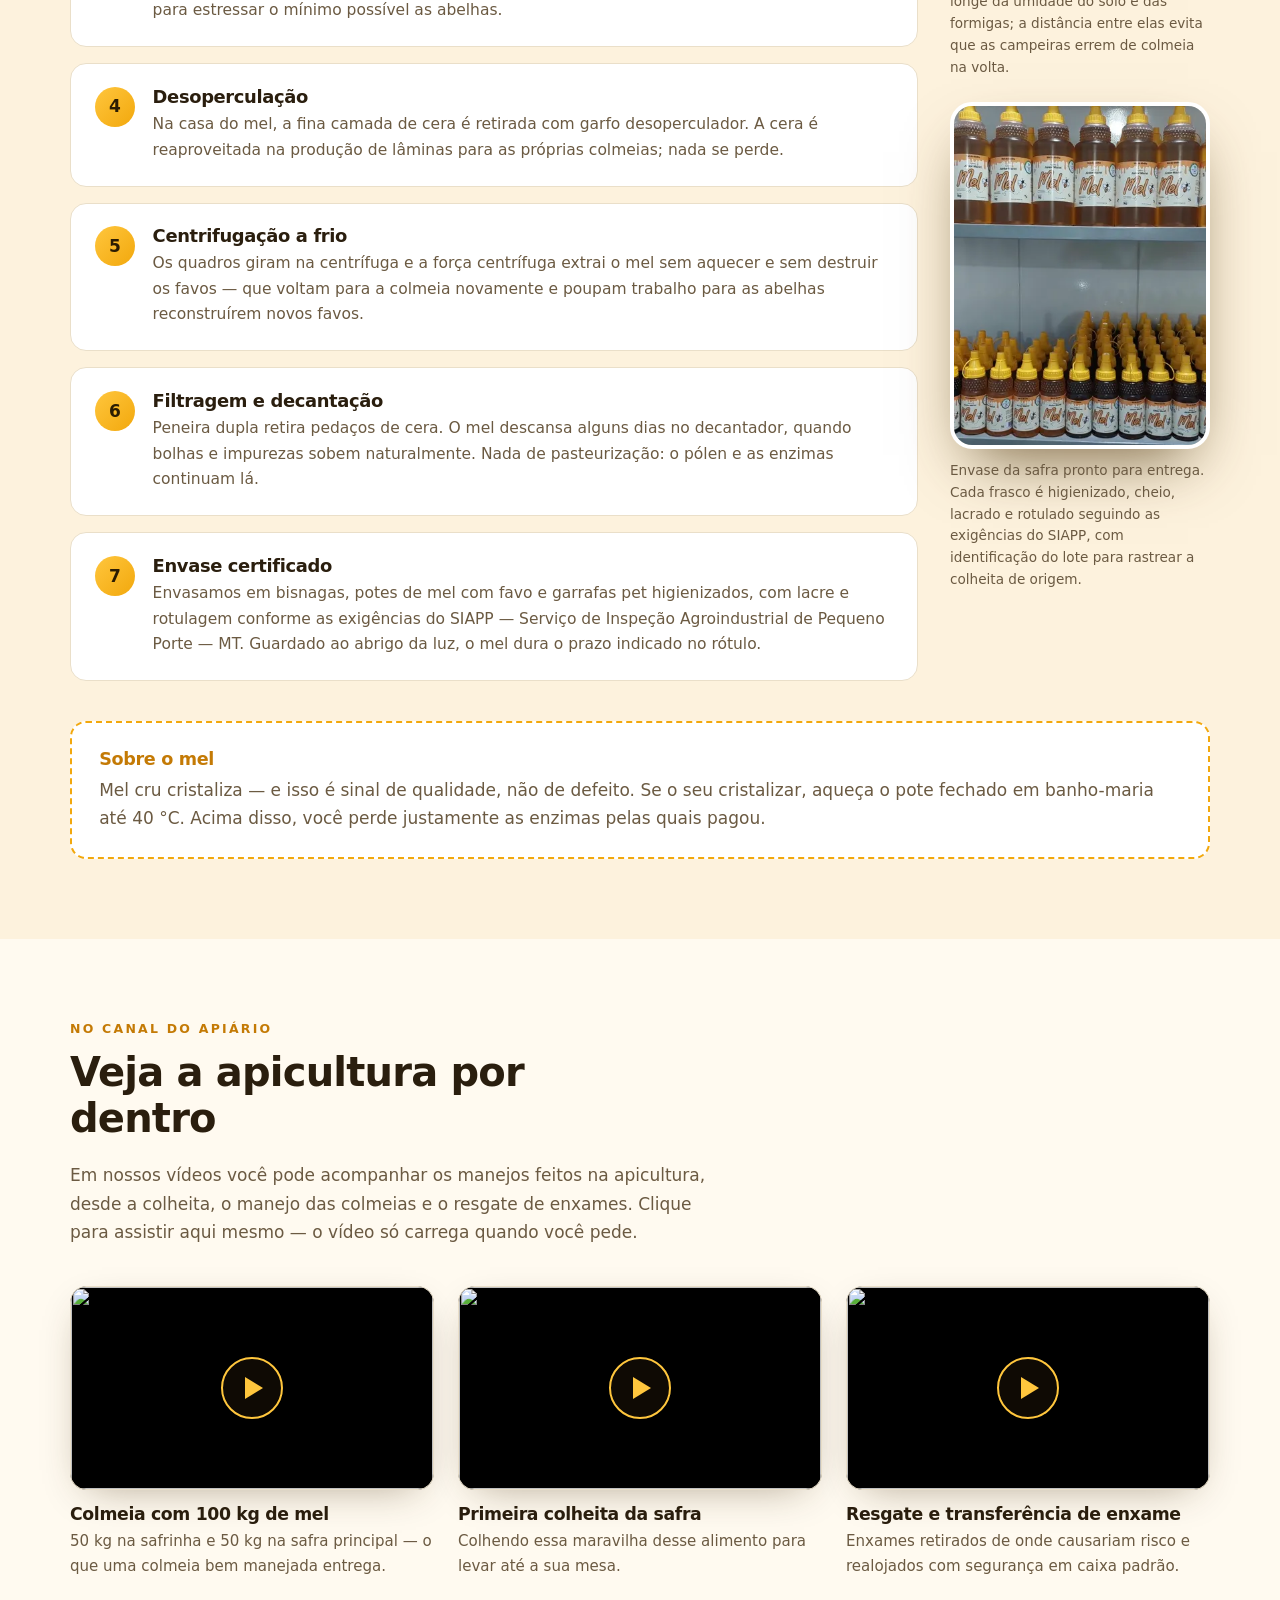
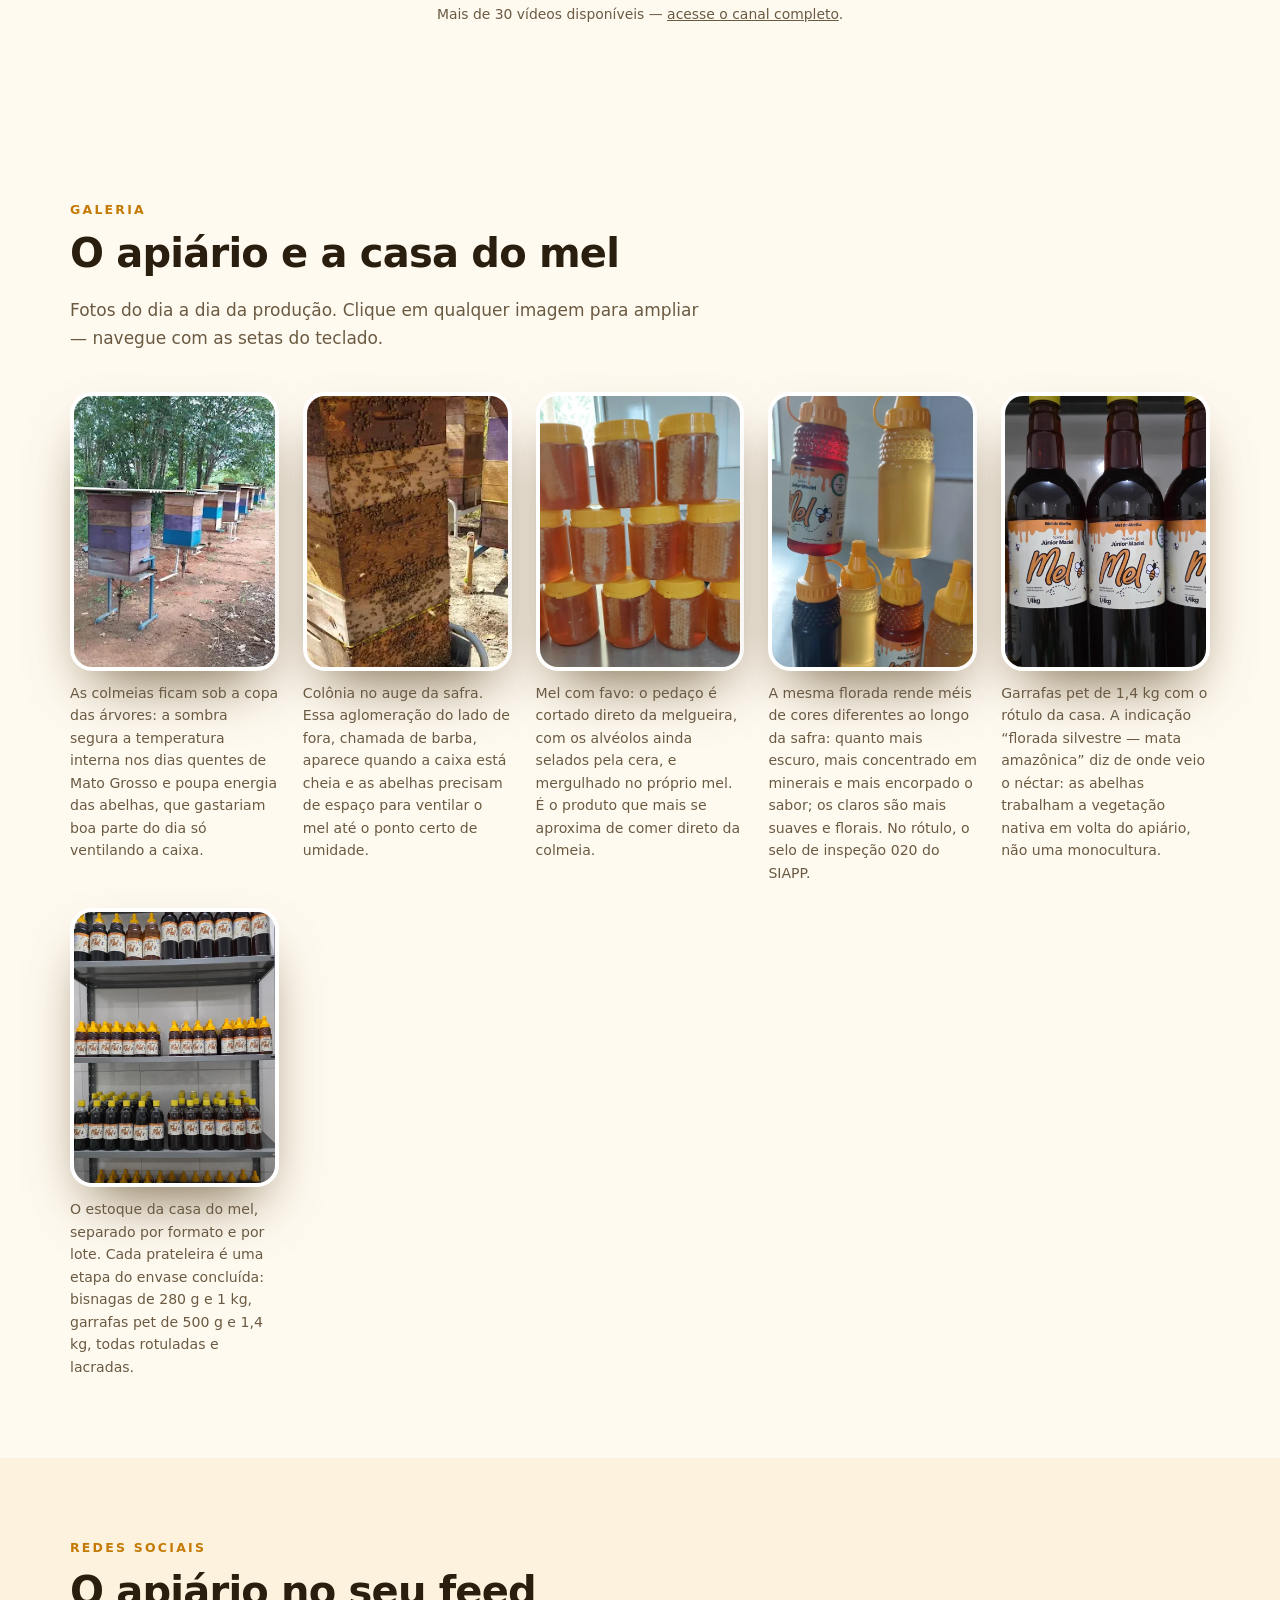
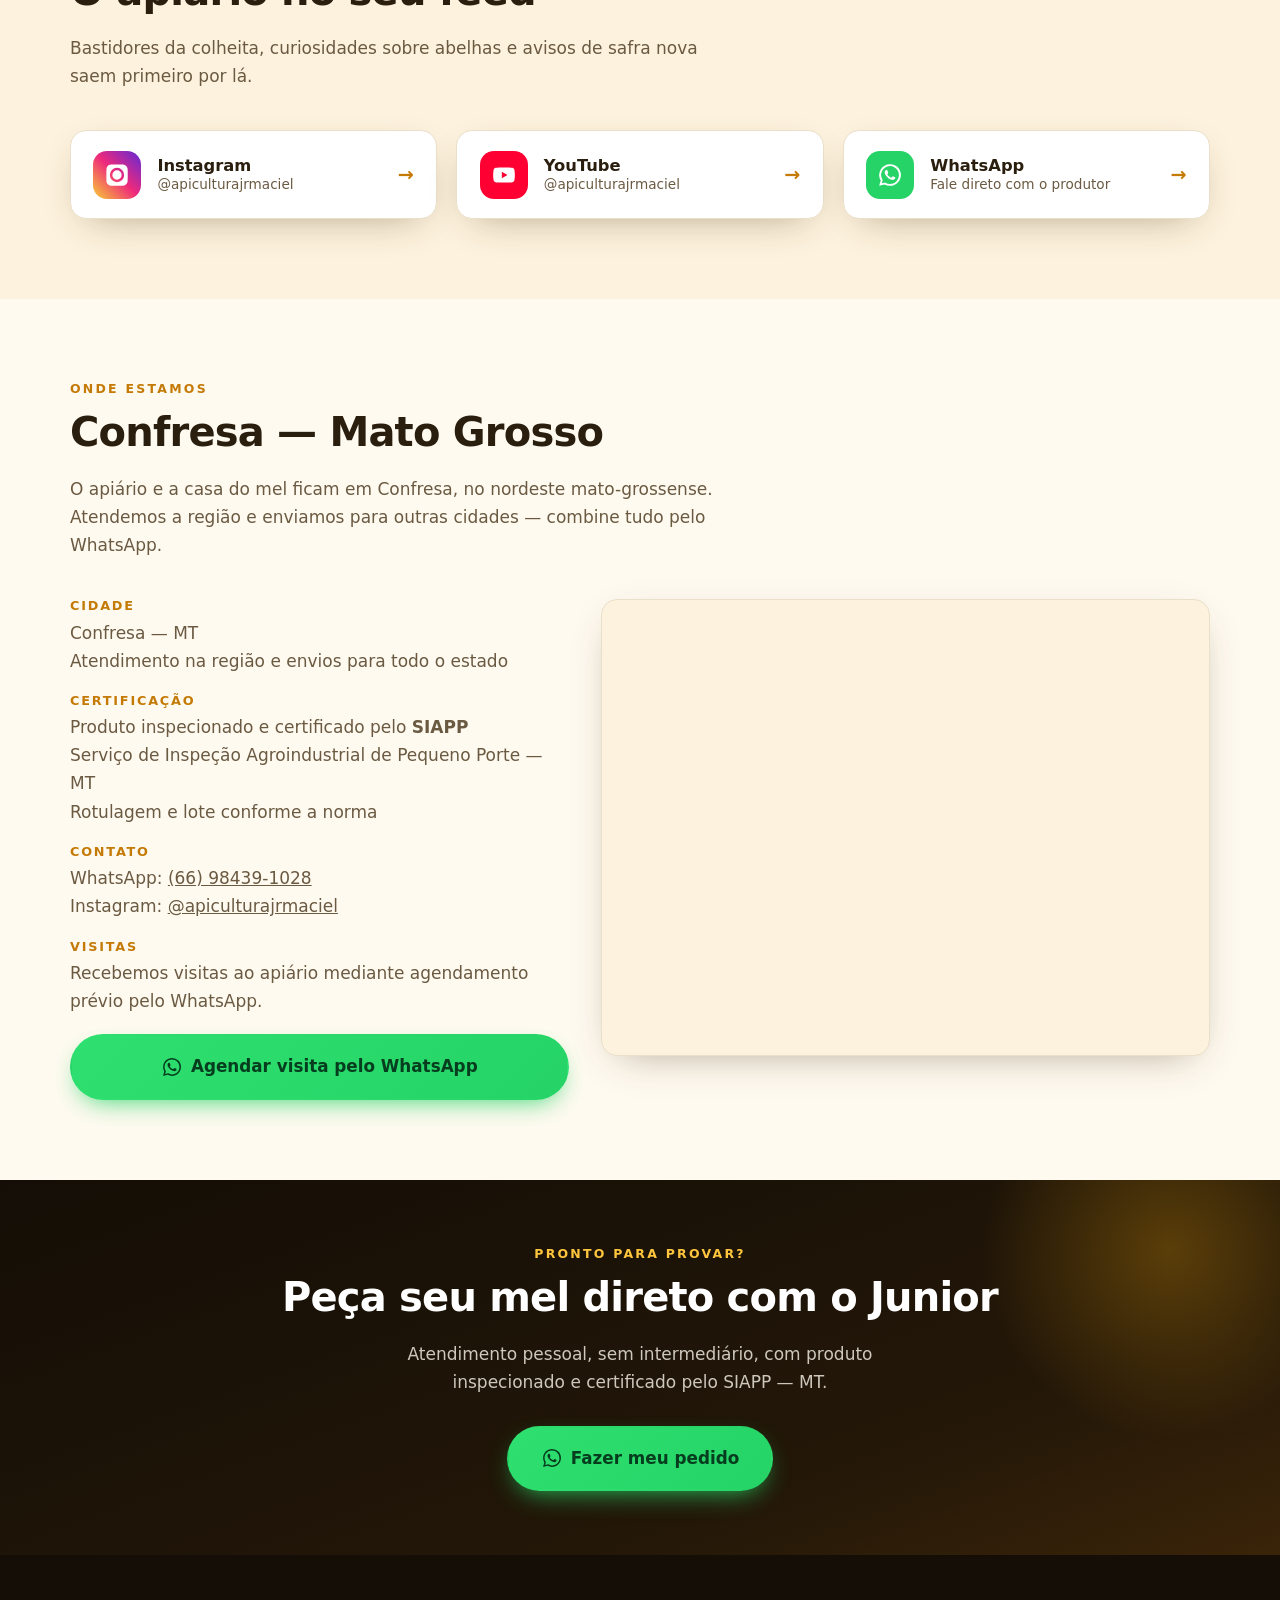
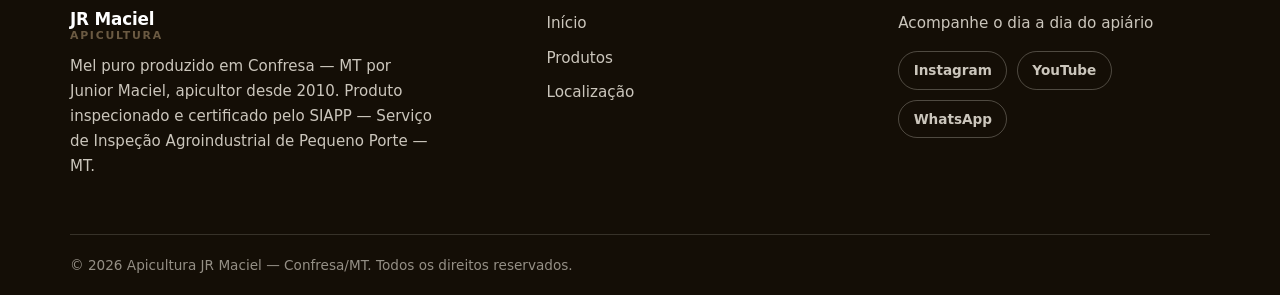
==== commit b934a3b2: "Deixa explicito que as garrafas sao pet em todo o site Nenhuma embalagem e de vidro: titulos, opcoes" ====
--- a/sobre.html
+++ b/sobre.html
@@ -99,7 +99,7 @@
           </li>
           <li class="reveal"><span class="preparo__n">7</span>
             <div><h3>Envase certificado</h3>
-            <p>Envasamos em bisnagas, potes e garrafas pet higienizados, com lacre e rotulagem conforme as exigências do SIAPP — Serviço de Inspeção Agroindustrial de Pequeno Porte — MT. Guardado ao abrigo da luz, o mel dura o prazo indicado no rótulo.</p></div>
+            <p>Envasamos em bisnagas, potes de mel com favo e garrafas pet higienizados, com lacre e rotulagem conforme as exigências do SIAPP — Serviço de Inspeção Agroindustrial de Pequeno Porte — MT. Guardado ao abrigo da luz, o mel dura o prazo indicado no rótulo.</p></div>
           </li>
         </ol>
         <aside class="preparo__fotos" data-galeria>
@@ -183,11 +183,11 @@
         </figure>
         <figure class="foto foto--g">
           <img src="/img/garrafas-14kg.webp" alt="Garrafas pet de 1,4 kg de mel com tampa amarela e rótulo indicando florada silvestre da mata amazônica" width="739" height="1600" loading="lazy">
-          <figcaption>Garrafas de 1,4 kg com o rótulo da casa. A indicação “florada silvestre — mata amazônica” diz de onde veio o néctar: as abelhas trabalham a vegetação nativa em volta do apiário, não uma monocultura.</figcaption>
-        </figure>
-        <figure class="foto foto--g">
-          <img src="/img/estante-completa.webp" alt="Estante de aço com quatro prateleiras ocupadas por bisnagas e garrafas de mel de todos os tamanhos, rotuladas e prontas para expedição" width="739" height="1600" loading="lazy">
-          <figcaption>O estoque da casa do mel, separado por formato e por lote. Cada prateleira é uma etapa do envase concluída: bisnagas de 280 g e 1 kg, garrafas de 500 g e 1,4 kg, todas rotuladas e lacradas.</figcaption>
+          <figcaption>Garrafas pet de 1,4 kg com o rótulo da casa. A indicação “florada silvestre — mata amazônica” diz de onde veio o néctar: as abelhas trabalham a vegetação nativa em volta do apiário, não uma monocultura.</figcaption>
+        </figure>
+        <figure class="foto foto--g">
+          <img src="/img/estante-completa.webp" alt="Estante de aço com quatro prateleiras ocupadas por bisnagas e garrafas pet de mel de todos os tamanhos, rotuladas e prontas para expedição" width="739" height="1600" loading="lazy">
+          <figcaption>O estoque da casa do mel, separado por formato e por lote. Cada prateleira é uma etapa do envase concluída: bisnagas de 280 g e 1 kg, garrafas pet de 500 g e 1,4 kg, todas rotuladas e lacradas.</figcaption>
         </figure>
       </div>
     </div>
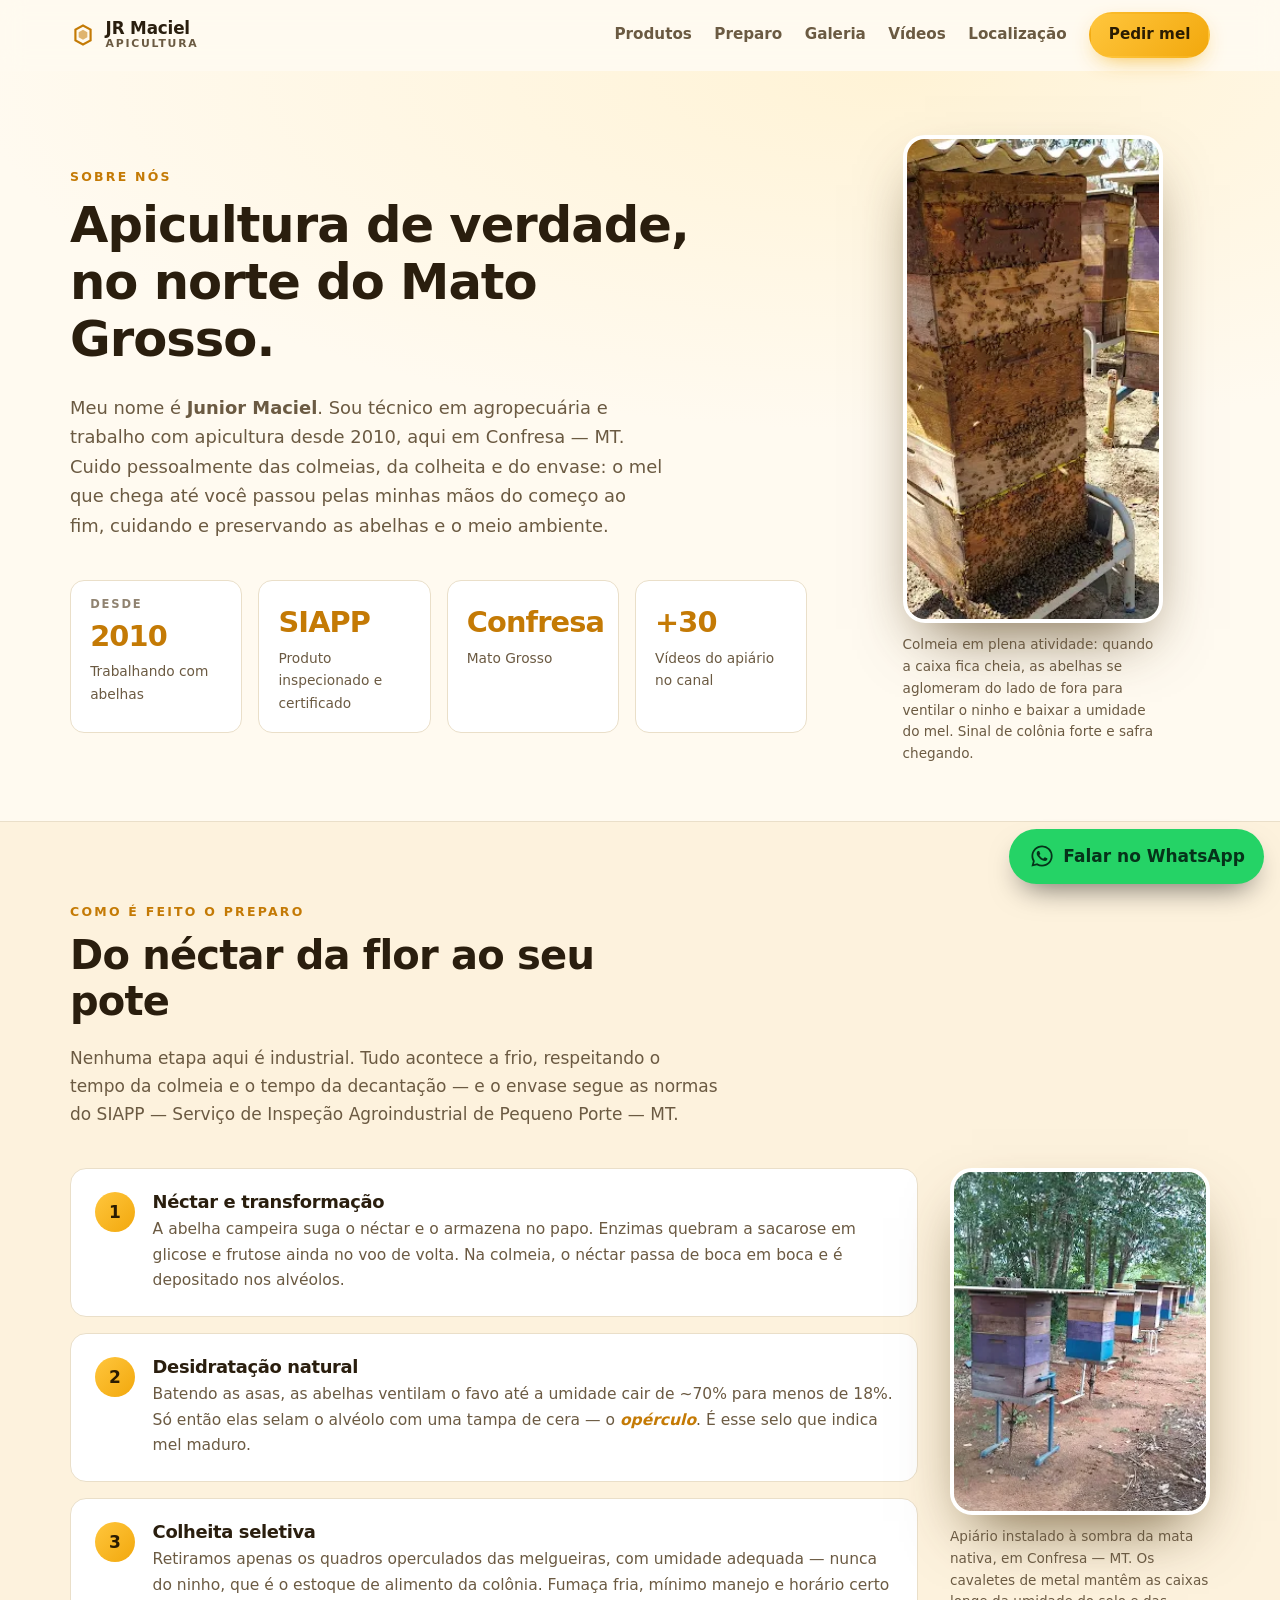
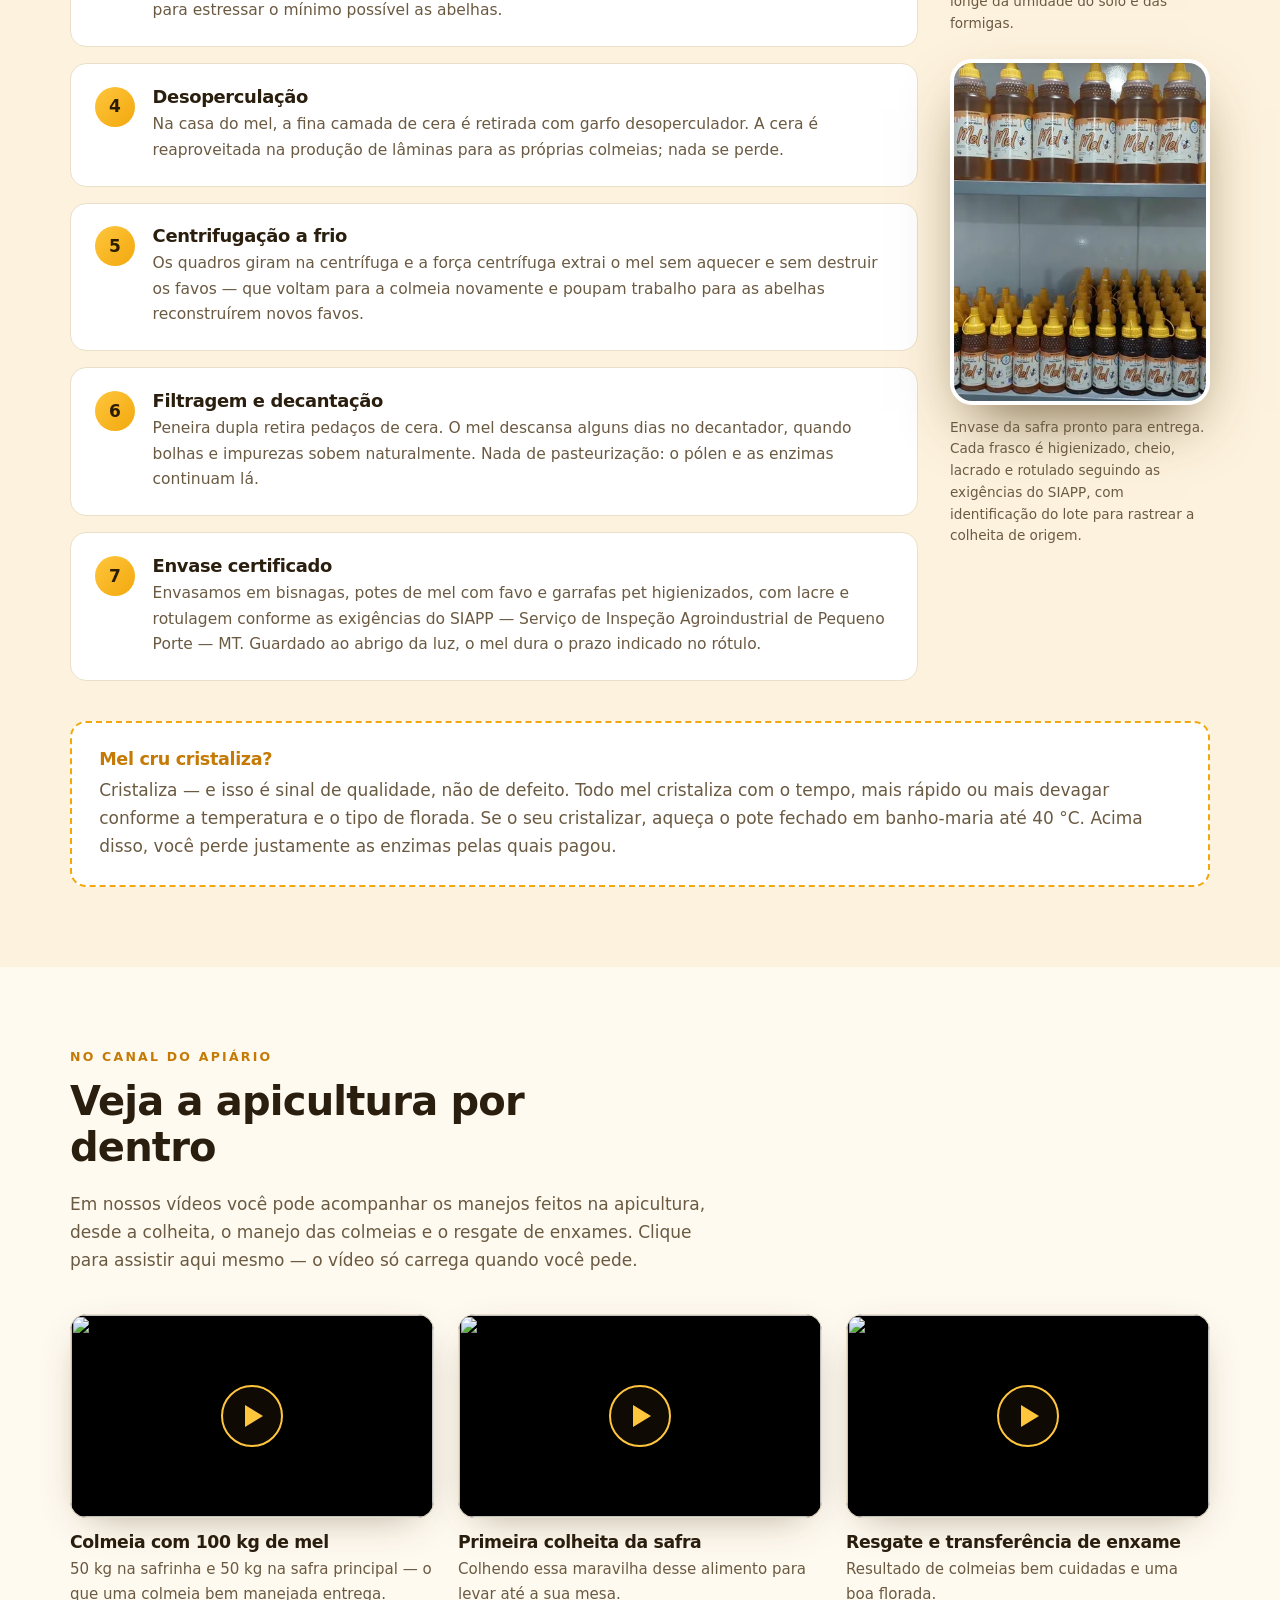
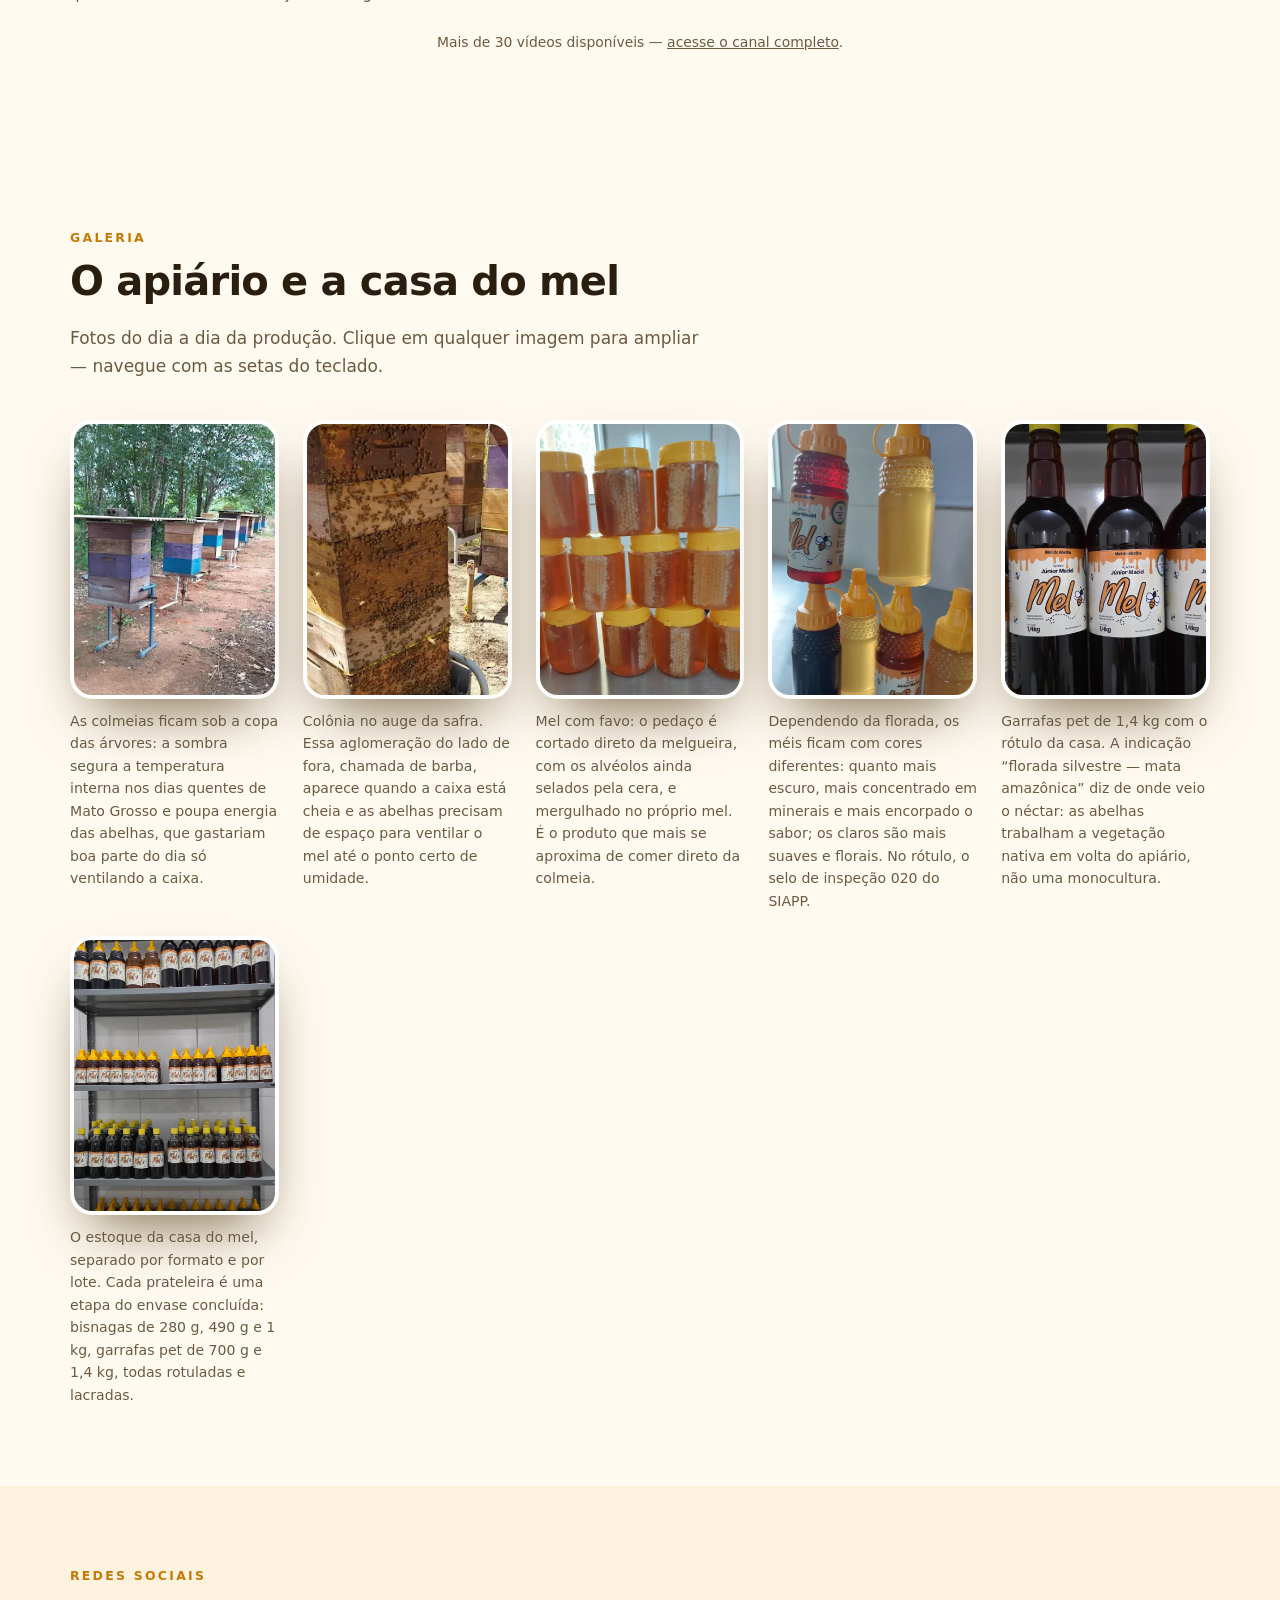
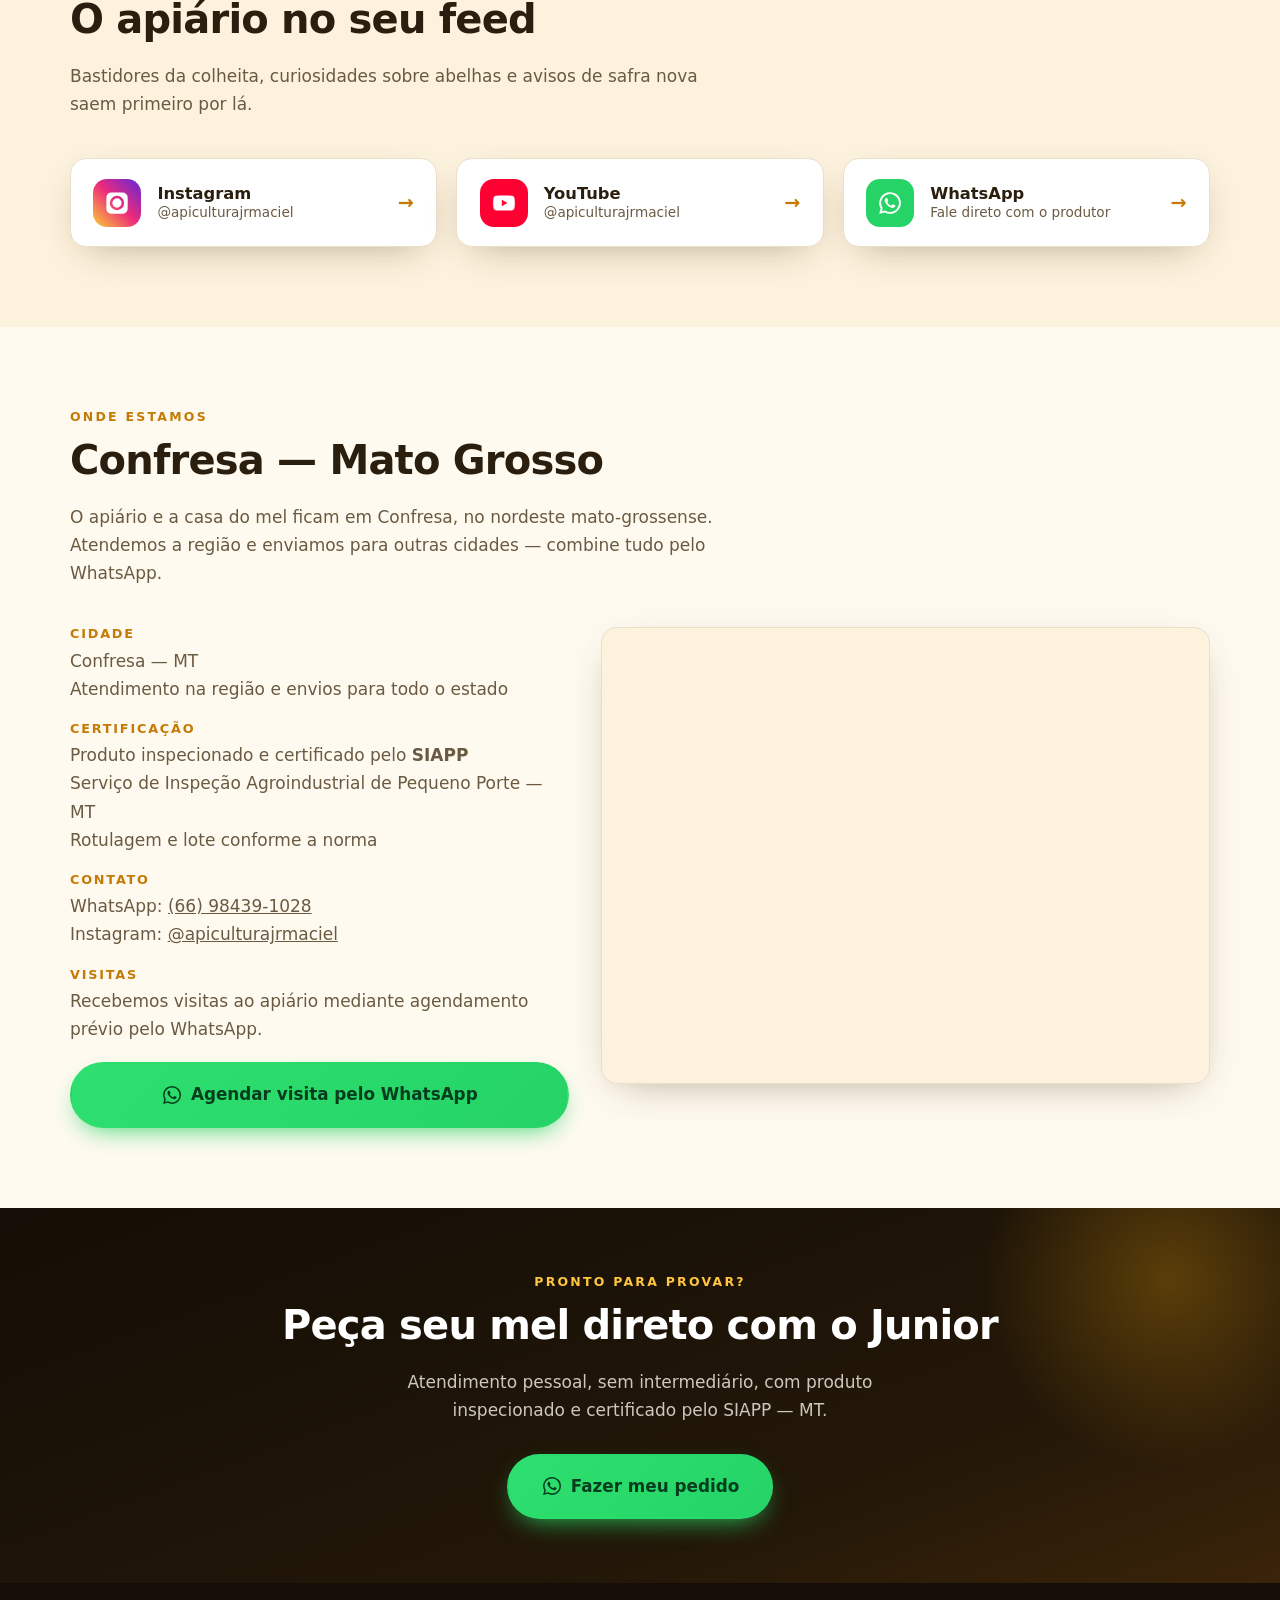
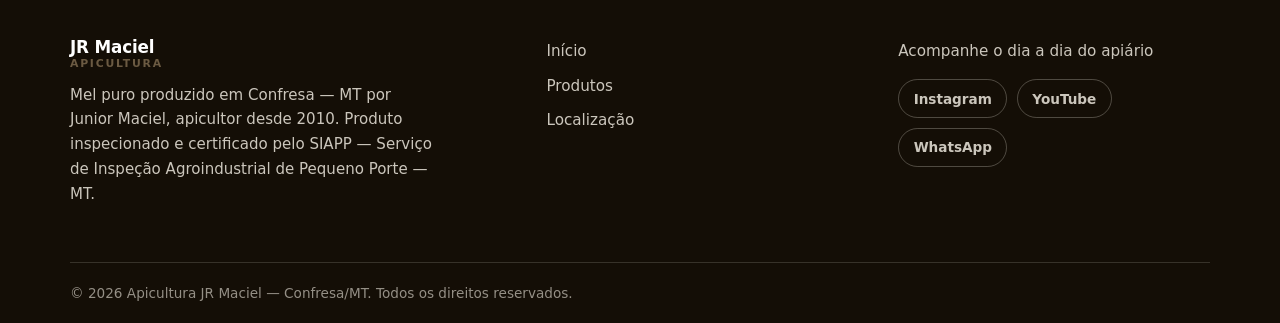
==== commit 02644bd1: "Revisao de textos: pesos das embalagens, FAQ e estatisticas Bisnagas 280g/490g/1kg e garrafas pet 70" ====
--- a/sobre.html
+++ b/sobre.html
@@ -51,8 +51,8 @@
         <h1>Apicultura de verdade, no norte do Mato Grosso.</h1>
         <p class="lead">Meu nome é <strong>Junior Maciel</strong>. Sou técnico em agropecuária e trabalho com apicultura desde 2010, aqui em Confresa — MT. Cuido pessoalmente das colmeias, da colheita e do envase: o mel que chega até você passou pelas minhas mãos do começo ao fim, cuidando e preservando as abelhas e o meio ambiente.</p>
         <div class="stats">
-          <div><strong data-contar="2010">0</strong><span>Trabalhando com abelhas</span></div>
-          <div><strong>SIAPP</strong><span>Produto certificado</span></div>
+          <div><small class="stats__pre">Desde</small><strong data-contar="2010" data-formato="ano">0</strong><span>Trabalhando com abelhas</span></div>
+          <div><strong>SIAPP</strong><span>Produto inspecionado e certificado</span></div>
           <div><strong>Confresa</strong><span>Mato Grosso</span></div>
           <div><strong data-contar="30" data-prefixo="+">0</strong><span>Vídeos do apiário no canal</span></div>
         </div>
@@ -105,7 +105,7 @@
         <aside class="preparo__fotos" data-galeria>
           <figure class="foto">
             <img src="/img/apiario-colmeias.webp" alt="Fila de colmeias pintadas em azul, roxo e madeira natural, apoiadas em cavaletes metálicos sobre solo de terra vermelha, à sombra de árvores nativas no apiário de Confresa") width="247" height="509" loading="lazy">
-            <figcaption>Apiário instalado à sombra da mata nativa, em Confresa — MT. Os cavaletes de metal mantêm as caixas longe da umidade do solo e das formigas; a distância entre elas evita que as campeiras errem de colmeia na volta.</figcaption>
+            <figcaption>Apiário instalado à sombra da mata nativa, em Confresa — MT. Os cavaletes de metal mantêm as caixas longe da umidade do solo e das formigas.</figcaption>
           </figure>
           <figure class="foto">
             <img src="/img/produto-bisnagas.webp" alt="Prateleiras com bisnagas de 1 kg em cima e de 280 g embaixo, todas rotuladas e com tampa dosadora amarela" width="900" height="507" loading="lazy">
@@ -115,8 +115,8 @@
       </div>
 
       <div class="dica reveal">
-        <h3>Sobre o mel</h3>
-        <p>Mel cru cristaliza — e isso é sinal de qualidade, não de defeito. Se o seu cristalizar, aqueça o pote fechado em banho-maria até 40 °C. Acima disso, você perde justamente as enzimas pelas quais pagou.</p>
+        <h3>Mel cru cristaliza?</h3>
+        <p>Cristaliza — e isso é sinal de qualidade, não de defeito. Todo mel cristaliza com o tempo, mais rápido ou mais devagar conforme a temperatura e o tipo de florada. Se o seu cristalizar, aqueça o pote fechado em banho-maria até 40 °C. Acima disso, você perde justamente as enzimas pelas quais pagou.</p>
       </div>
     </div>
   </section>
@@ -151,7 +151,7 @@
             <span class="video__play" aria-hidden="true"></span>
           </div>
           <h3>Resgate e transferência de enxame</h3>
-          <p>Enxames retirados de onde causariam risco e realojados com segurança em caixa padrão.</p>
+          <p>Resultado de colmeias bem cuidadas e uma boa florada.</p>
         </article>
       </div>
       <p class="videos__nota">Mais de 30 vídeos disponíveis — <a href="https://www.youtube.com/@apiculturajrmaciel" target="_blank" rel="noopener">acesse o canal completo</a>.</p>
@@ -179,7 +179,7 @@
         </figure>
         <figure class="foto foto--g">
           <img src="/img/mel-cores.webp" alt="Bisnagas de mel lado a lado mostrando tons que vão do quase preto ao amarelo bem claro, uma delas com o selo Inspecionado 020 SIAPP no rótulo" width="900" height="1600" loading="lazy">
-          <figcaption>A mesma florada rende méis de cores diferentes ao longo da safra: quanto mais escuro, mais concentrado em minerais e mais encorpado o sabor; os claros são mais suaves e florais. No rótulo, o selo de inspeção 020 do SIAPP.</figcaption>
+          <figcaption>Dependendo da florada, os méis ficam com cores diferentes: quanto mais escuro, mais concentrado em minerais e mais encorpado o sabor; os claros são mais suaves e florais. No rótulo, o selo de inspeção 020 do SIAPP.</figcaption>
         </figure>
         <figure class="foto foto--g">
           <img src="/img/garrafas-14kg.webp" alt="Garrafas pet de 1,4 kg de mel com tampa amarela e rótulo indicando florada silvestre da mata amazônica" width="739" height="1600" loading="lazy">
@@ -187,7 +187,7 @@
         </figure>
         <figure class="foto foto--g">
           <img src="/img/estante-completa.webp" alt="Estante de aço com quatro prateleiras ocupadas por bisnagas e garrafas pet de mel de todos os tamanhos, rotuladas e prontas para expedição" width="739" height="1600" loading="lazy">
-          <figcaption>O estoque da casa do mel, separado por formato e por lote. Cada prateleira é uma etapa do envase concluída: bisnagas de 280 g e 1 kg, garrafas pet de 500 g e 1,4 kg, todas rotuladas e lacradas.</figcaption>
+          <figcaption>O estoque da casa do mel, separado por formato e por lote. Cada prateleira é uma etapa do envase concluída: bisnagas de 280 g, 490 g e 1 kg, garrafas pet de 700 g e 1,4 kg, todas rotuladas e lacradas.</figcaption>
         </figure>
       </div>
     </div>
--- a/styles.css
+++ b/styles.css
@@ -430,3 +430,7 @@
 /* fotos de produto em alta: enquadramento no ponto de interesse */
 .prod__img img{object-position:center 50%}
 @media (max-width:900px){ .foto--video{width:min(280px,72vw)} }
+
+/* rótulo "Desde" acima do número nas estatísticas */
+.stats__pre{font-size:.72rem;font-weight:700;letter-spacing:.16em;text-transform:uppercase;
+  color:var(--texto-2);opacity:.75;margin-bottom:.15rem;line-height:1}
